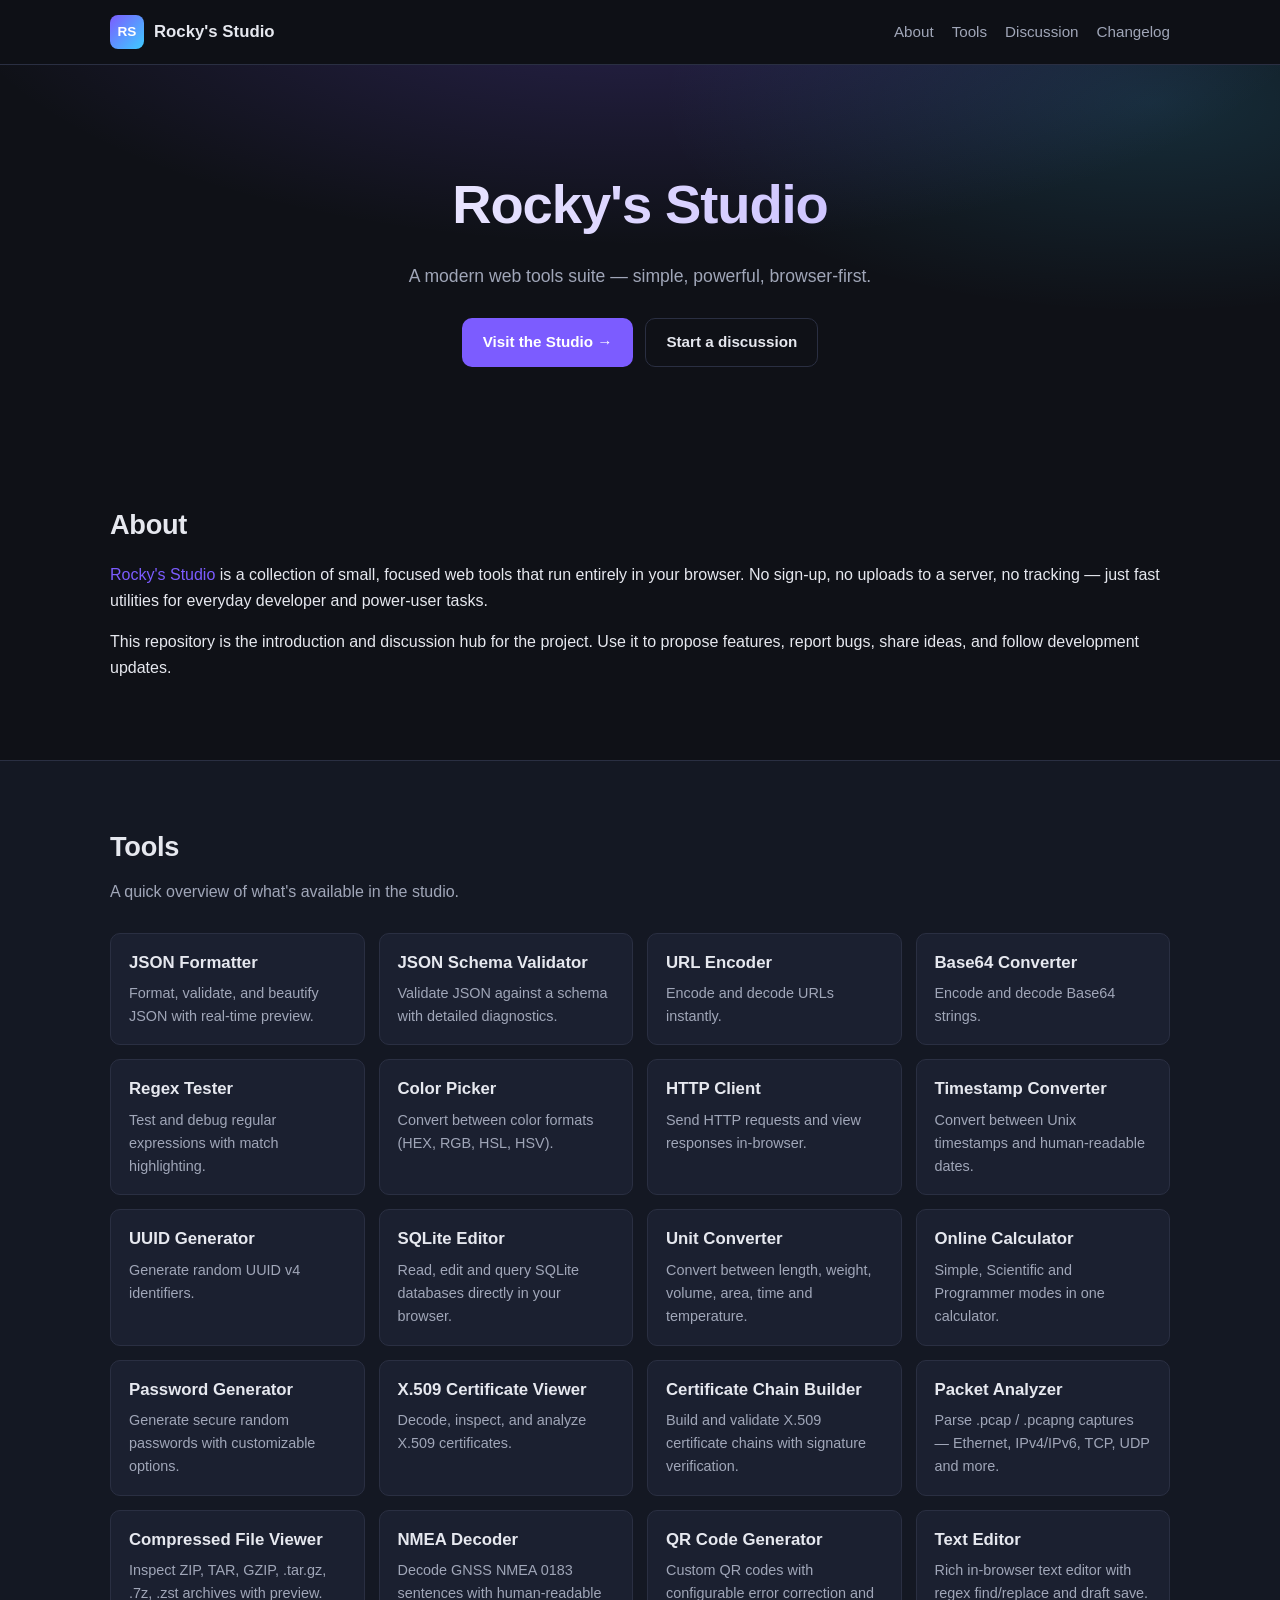
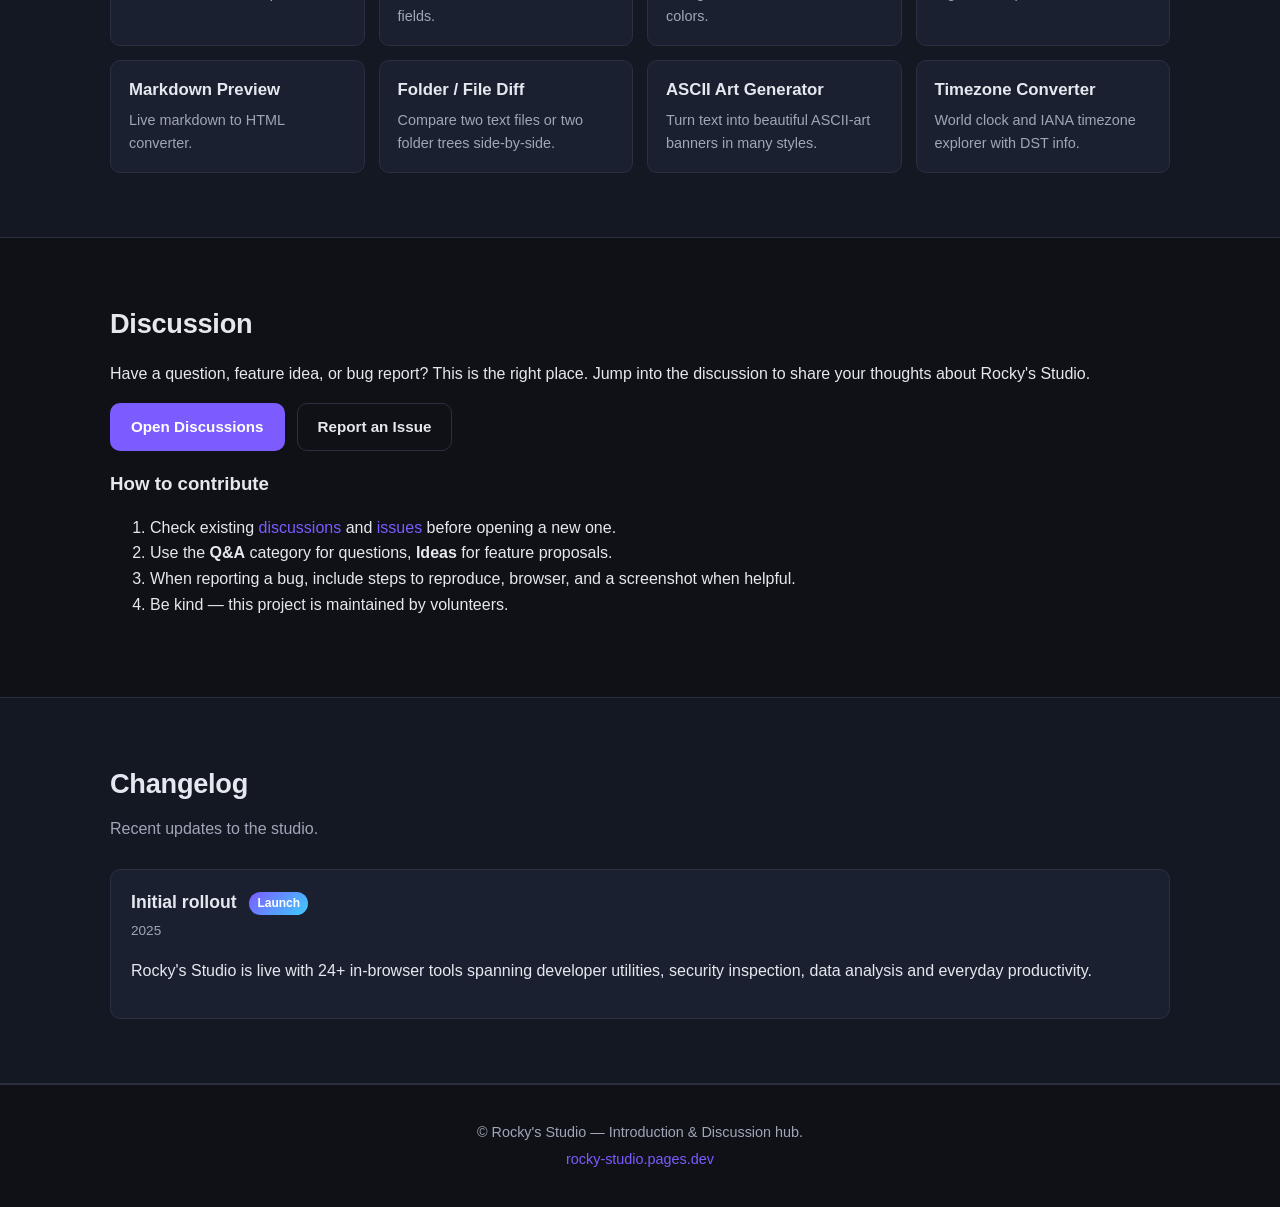
==== index.html @ f6070179 "feat: Create GitHub Pages for Rocky Studio Co-authored-by: traeagent <traeagent@users.noreply.github" ====
<!DOCTYPE html>
<html lang="en">
<head>
  <meta charset="UTF-8" />
  <meta name="viewport" content="width=device-width, initial-scale=1.0" />
  <meta name="description" content="Rocky's Studio — A modern web tools suite. Introduction and discussion site." />
  <title>Rocky's Studio — Introduction & Discussion</title>
  <link rel="stylesheet" href="assets/css/style.css" />
</head>
<body>
  <header class="site-header">
    <div class="container">
      <a href="https://rocky-studio.pages.dev/#/" class="brand" target="_blank" rel="noopener">
        <span class="brand-mark">RS</span>
        <span class="brand-text">Rocky's Studio</span>
      </a>
      <nav class="site-nav">
        <a href="#about">About</a>
        <a href="#tools">Tools</a>
        <a href="#discuss">Discussion</a>
        <a href="#changelog">Changelog</a>
      </nav>
    </div>
  </header>

  <main>
    <section class="hero">
      <div class="container">
        <h1>Rocky's Studio</h1>
        <p class="subtitle">A modern web tools suite — simple, powerful, browser-first.</p>
        <div class="hero-cta">
          <a class="btn btn-primary" href="https://rocky-studio.pages.dev/#/" target="_blank" rel="noopener">Visit the Studio →</a>
          <a class="btn btn-ghost" href="#discuss">Start a discussion</a>
        </div>
      </div>
    </section>

    <section id="about" class="section">
      <div class="container">
        <h2>About</h2>
        <p>
          <a href="https://rocky-studio.pages.dev/#/" target="_blank" rel="noopener">Rocky's Studio</a>
          is a collection of small, focused web tools that run entirely in your browser.
          No sign-up, no uploads to a server, no tracking — just fast utilities for everyday developer
          and power-user tasks.
        </p>
        <p>
          This repository is the introduction and discussion hub for the project. Use it to
          propose features, report bugs, share ideas, and follow development updates.
        </p>
      </div>
    </section>

    <section id="tools" class="section section-alt">
      <div class="container">
        <h2>Tools</h2>
        <p class="section-lead">A quick overview of what's available in the studio.</p>
        <div class="tool-grid">
          <a class="tool-card" href="https://rocky-studio.pages.dev/#/tools/json-formatter" target="_blank" rel="noopener">
            <h3>JSON Formatter</h3>
            <p>Format, validate, and beautify JSON with real-time preview.</p>
          </a>
          <a class="tool-card" href="https://rocky-studio.pages.dev/#/tools/json-schema-validator" target="_blank" rel="noopener">
            <h3>JSON Schema Validator</h3>
            <p>Validate JSON against a schema with detailed diagnostics.</p>
          </a>
          <a class="tool-card" href="https://rocky-studio.pages.dev/#/tools/url-encoder" target="_blank" rel="noopener">
            <h3>URL Encoder</h3>
            <p>Encode and decode URLs instantly.</p>
          </a>
          <a class="tool-card" href="https://rocky-studio.pages.dev/#/tools/base64" target="_blank" rel="noopener">
            <h3>Base64 Converter</h3>
            <p>Encode and decode Base64 strings.</p>
          </a>
          <a class="tool-card" href="https://rocky-studio.pages.dev/#/tools/regex" target="_blank" rel="noopener">
            <h3>Regex Tester</h3>
            <p>Test and debug regular expressions with match highlighting.</p>
          </a>
          <a class="tool-card" href="https://rocky-studio.pages.dev/#/tools/color-picker" target="_blank" rel="noopener">
            <h3>Color Picker</h3>
            <p>Convert between color formats (HEX, RGB, HSL, HSV).</p>
          </a>
          <a class="tool-card" href="https://rocky-studio.pages.dev/#/tools/http-client" target="_blank" rel="noopener">
            <h3>HTTP Client</h3>
            <p>Send HTTP requests and view responses in-browser.</p>
          </a>
          <a class="tool-card" href="https://rocky-studio.pages.dev/#/tools/timestamp-converter" target="_blank" rel="noopener">
            <h3>Timestamp Converter</h3>
            <p>Convert between Unix timestamps and human-readable dates.</p>
          </a>
          <a class="tool-card" href="https://rocky-studio.pages.dev/#/tools/uuid-generator" target="_blank" rel="noopener">
            <h3>UUID Generator</h3>
            <p>Generate random UUID v4 identifiers.</p>
          </a>
          <a class="tool-card" href="https://rocky-studio.pages.dev/#/tools/sqlite-editor" target="_blank" rel="noopener">
            <h3>SQLite Editor</h3>
            <p>Read, edit and query SQLite databases directly in your browser.</p>
          </a>
          <a class="tool-card" href="https://rocky-studio.pages.dev/#/tools/unit-converter" target="_blank" rel="noopener">
            <h3>Unit Converter</h3>
            <p>Convert between length, weight, volume, area, time and temperature.</p>
          </a>
          <a class="tool-card" href="https://rocky-studio.pages.dev/#/tools/online-calculator" target="_blank" rel="noopener">
            <h3>Online Calculator</h3>
            <p>Simple, Scientific and Programmer modes in one calculator.</p>
          </a>
          <a class="tool-card" href="https://rocky-studio.pages.dev/#/tools/password-generator" target="_blank" rel="noopener">
            <h3>Password Generator</h3>
            <p>Generate secure random passwords with customizable options.</p>
          </a>
          <a class="tool-card" href="https://rocky-studio.pages.dev/#/tools/x509-certificate-viewer" target="_blank" rel="noopener">
            <h3>X.509 Certificate Viewer</h3>
            <p>Decode, inspect, and analyze X.509 certificates.</p>
          </a>
          <a class="tool-card" href="https://rocky-studio.pages.dev/#/tools/cert-chain" target="_blank" rel="noopener">
            <h3>Certificate Chain Builder</h3>
            <p>Build and validate X.509 certificate chains with signature verification.</p>
          </a>
          <a class="tool-card" href="https://rocky-studio.pages.dev/#/tools/packet-analyzer" target="_blank" rel="noopener">
            <h3>Packet Analyzer</h3>
            <p>Parse .pcap / .pcapng captures — Ethernet, IPv4/IPv6, TCP, UDP and more.</p>
          </a>
          <a class="tool-card" href="https://rocky-studio.pages.dev/#/tools/compressed-viewer" target="_blank" rel="noopener">
            <h3>Compressed File Viewer</h3>
            <p>Inspect ZIP, TAR, GZIP, .tar.gz, .7z, .zst archives with preview.</p>
          </a>
          <a class="tool-card" href="https://rocky-studio.pages.dev/#/tools/nmea-decoder" target="_blank" rel="noopener">
            <h3>NMEA Decoder</h3>
            <p>Decode GNSS NMEA 0183 sentences with human-readable fields.</p>
          </a>
          <a class="tool-card" href="https://rocky-studio.pages.dev/#/tools/qr-code" target="_blank" rel="noopener">
            <h3>QR Code Generator</h3>
            <p>Custom QR codes with configurable error correction and colors.</p>
          </a>
          <a class="tool-card" href="https://rocky-studio.pages.dev/#/tools/text-editor" target="_blank" rel="noopener">
            <h3>Text Editor</h3>
            <p>Rich in-browser text editor with regex find/replace and draft save.</p>
          </a>
          <a class="tool-card" href="https://rocky-studio.pages.dev/#/tools/markdown" target="_blank" rel="noopener">
            <h3>Markdown Preview</h3>
            <p>Live markdown to HTML converter.</p>
          </a>
          <a class="tool-card" href="https://rocky-studio.pages.dev/#/tools/folder-file-diff" target="_blank" rel="noopener">
            <h3>Folder / File Diff</h3>
            <p>Compare two text files or two folder trees side-by-side.</p>
          </a>
          <a class="tool-card" href="https://rocky-studio.pages.dev/#/tools/ascii-art-generator" target="_blank" rel="noopener">
            <h3>ASCII Art Generator</h3>
            <p>Turn text into beautiful ASCII-art banners in many styles.</p>
          </a>
          <a class="tool-card" href="https://rocky-studio.pages.dev/#/tools/timezone" target="_blank" rel="noopener">
            <h3>Timezone Converter</h3>
            <p>World clock and IANA timezone explorer with DST info.</p>
          </a>
        </div>
      </div>
    </section>

    <section id="discuss" class="section">
      <div class="container">
        <h2>Discussion</h2>
        <p>
          Have a question, feature idea, or bug report? This is the right place.
          Jump into the discussion to share your thoughts about Rocky's Studio.
        </p>
        <div class="discuss-actions">
          <a class="btn btn-primary" href="https://github.com/rocky-studio/rocky-studio/discussions" target="_blank" rel="noopener">Open Discussions</a>
          <a class="btn btn-outline" href="https://github.com/rocky-studio/rocky-studio/issues" target="_blank" rel="noopener">Report an Issue</a>
        </div>
        <h3>How to contribute</h3>
        <ol>
          <li>Check existing <a href="https://github.com/rocky-studio/rocky-studio/discussions" target="_blank" rel="noopener">discussions</a> and <a href="https://github.com/rocky-studio/rocky-studio/issues" target="_blank" rel="noopener">issues</a> before opening a new one.</li>
          <li>Use the <strong>Q&amp;A</strong> category for questions, <strong>Ideas</strong> for feature proposals.</li>
          <li>When reporting a bug, include steps to reproduce, browser, and a screenshot when helpful.</li>
          <li>Be kind — this project is maintained by volunteers.</li>
        </ol>
      </div>
    </section>

    <section id="changelog" class="section section-alt">
      <div class="container">
        <h2>Changelog</h2>
        <p class="section-lead">Recent updates to the studio.</p>
        <article class="changelog-entry">
          <h3>Initial rollout <span class="tag">Launch</span></h3>
          <p class="changelog-date">2025</p>
          <p>
            Rocky's Studio is live with 24+ in-browser tools spanning developer utilities,
            security inspection, data analysis and everyday productivity.
          </p>
        </article>
      </div>
    </section>
  </main>

  <footer class="site-footer">
    <div class="container">
      <p>&copy; Rocky's Studio — Introduction &amp; Discussion hub.</p>
      <p><a href="https://rocky-studio.pages.dev/#/" target="_blank" rel="noopener">rocky-studio.pages.dev</a></p>
    </div>
  </footer>

  <script src="assets/js/main.js" defer></script>
</body>
</html>
---- assets/css/style.css ----
:root {
  --bg: #0f1117;
  --bg-alt: #141823;
  --surface: #1b2030;
  --border: #2a2f42;
  --text: #e6e8ef;
  --muted: #a0a6b8;
  --accent: #7c5cff;
  --accent-hover: #8d71ff;
  --accent-soft: rgba(124, 92, 255, 0.15);
  --radius: 10px;
  --max-width: 1100px;
}

* { box-sizing: border-box; }

html, body {
  margin: 0;
  padding: 0;
  background: var(--bg);
  color: var(--text);
  font-family: -apple-system, BlinkMacSystemFont, "Segoe UI", Roboto,
    "Helvetica Neue", Arial, "PingFang SC", "Hiragino Sans GB",
    "Microsoft YaHei", sans-serif;
  line-height: 1.6;
  -webkit-font-smoothing: antialiased;
}

a { color: var(--accent); text-decoration: none; }
a:hover { color: var(--accent-hover); text-decoration: underline; }

.container {
  max-width: var(--max-width);
  margin: 0 auto;
  padding: 0 20px;
}

.site-header {
  background: rgba(15, 17, 23, 0.85);
  backdrop-filter: blur(8px);
  border-bottom: 1px solid var(--border);
  position: sticky;
  top: 0;
  z-index: 50;
}

.site-header .container {
  display: flex;
  align-items: center;
  justify-content: space-between;
  height: 64px;
}

.brand {
  display: inline-flex;
  align-items: center;
  gap: 10px;
  color: var(--text);
  font-weight: 700;
  font-size: 1.05rem;
}
.brand:hover { text-decoration: none; color: var(--text); }
.brand-mark {
  display: inline-grid;
  place-items: center;
  width: 34px;
  height: 34px;
  border-radius: 8px;
  background: linear-gradient(135deg, #7c5cff, #3dccff);
  color: #fff;
  font-weight: 800;
  font-size: 0.85rem;
}

.site-nav { display: flex; gap: 18px; }
.site-nav a {
  color: var(--muted);
  font-size: 0.95rem;
}
.site-nav a:hover { color: var(--text); text-decoration: none; }

.hero {
  padding: 96px 0 72px;
  text-align: center;
  background:
    radial-gradient(1000px 400px at 50% -100px, rgba(124, 92, 255, 0.25), transparent 70%),
    radial-gradient(700px 300px at 90% 10%, rgba(61, 204, 255, 0.15), transparent 70%);
}
.hero h1 {
  font-size: clamp(2.2rem, 5vw, 3.4rem);
  margin: 0 0 14px;
  letter-spacing: -0.02em;
  background: linear-gradient(90deg, #fff, #b8aaff);
  -webkit-background-clip: text;
  background-clip: text;
  color: transparent;
}
.hero .subtitle {
  color: var(--muted);
  font-size: 1.1rem;
  max-width: 640px;
  margin: 0 auto 28px;
}

.hero-cta { display: inline-flex; flex-wrap: wrap; gap: 12px; justify-content: center; }

.btn {
  display: inline-flex;
  align-items: center;
  justify-content: center;
  padding: 11px 20px;
  border-radius: var(--radius);
  font-size: 0.95rem;
  font-weight: 600;
  border: 1px solid transparent;
  transition: background 0.15s ease, border-color 0.15s ease, color 0.15s ease, transform 0.05s ease;
  cursor: pointer;
}
.btn:hover { text-decoration: none; transform: translateY(-1px); }
.btn-primary {
  background: var(--accent);
  color: #fff;
}
.btn-primary:hover { background: var(--accent-hover); color: #fff; }
.btn-ghost {
  background: transparent;
  color: var(--text);
  border-color: var(--border);
}
.btn-ghost:hover { border-color: var(--accent); color: var(--text); background: var(--accent-soft); }
.btn-outline {
  background: transparent;
  color: var(--text);
  border-color: var(--border);
}
.btn-outline:hover { border-color: var(--accent); color: var(--text); background: var(--accent-soft); }

.section { padding: 64px 0; }
.section-alt { background: var(--bg-alt); border-top: 1px solid var(--border); border-bottom: 1px solid var(--border); }
.section h2 {
  font-size: 1.7rem;
  margin: 0 0 10px;
  letter-spacing: -0.01em;
}
.section-lead { color: var(--muted); margin-top: 0; margin-bottom: 28px; }
.section h3 { margin: 18px 0 8px; }

.tool-grid {
  display: grid;
  grid-template-columns: repeat(auto-fit, minmax(240px, 1fr));
  gap: 14px;
}
.tool-card {
  display: block;
  padding: 16px 18px;
  background: var(--surface);
  border: 1px solid var(--border);
  border-radius: var(--radius);
  color: var(--text);
  transition: border-color 0.15s ease, transform 0.1s ease, background 0.15s ease;
}
.tool-card:hover {
  border-color: var(--accent);
  background: rgba(124, 92, 255, 0.06);
  text-decoration: none;
  color: var(--text);
  transform: translateY(-2px);
}
.tool-card h3 { margin: 0 0 6px; font-size: 1.05rem; }
.tool-card p { margin: 0; color: var(--muted); font-size: 0.9rem; }

.discuss-actions {
  display: flex;
  flex-wrap: wrap;
  gap: 12px;
  margin: 8px 0 16px;
}

.changelog-entry {
  background: var(--surface);
  border: 1px solid var(--border);
  border-radius: var(--radius);
  padding: 18px 20px;
}
.changelog-entry h3 { margin: 0 0 4px; font-size: 1.1rem; }
.changelog-date { margin: 0 0 8px; color: var(--muted); font-size: 0.85rem; }
.tag {
  display: inline-block;
  padding: 2px 8px;
  font-size: 0.75rem;
  font-weight: 700;
  color: #fff;
  background: linear-gradient(135deg, #7c5cff, #3dccff);
  border-radius: 999px;
  margin-left: 8px;
  vertical-align: middle;
}

.site-footer {
  padding: 32px 0;
  border-top: 1px solid var(--border);
  text-align: center;
  color: var(--muted);
  font-size: 0.9rem;
}
.site-footer p { margin: 4px 0; }

@media (max-width: 640px) {
  .site-header .container { height: 56px; }
  .site-nav { gap: 12px; }
  .site-nav a { font-size: 0.9rem; }
  .brand-text { display: none; }
  .section { padding: 48px 0; }
  .hero { padding: 72px 0 56px; }
}
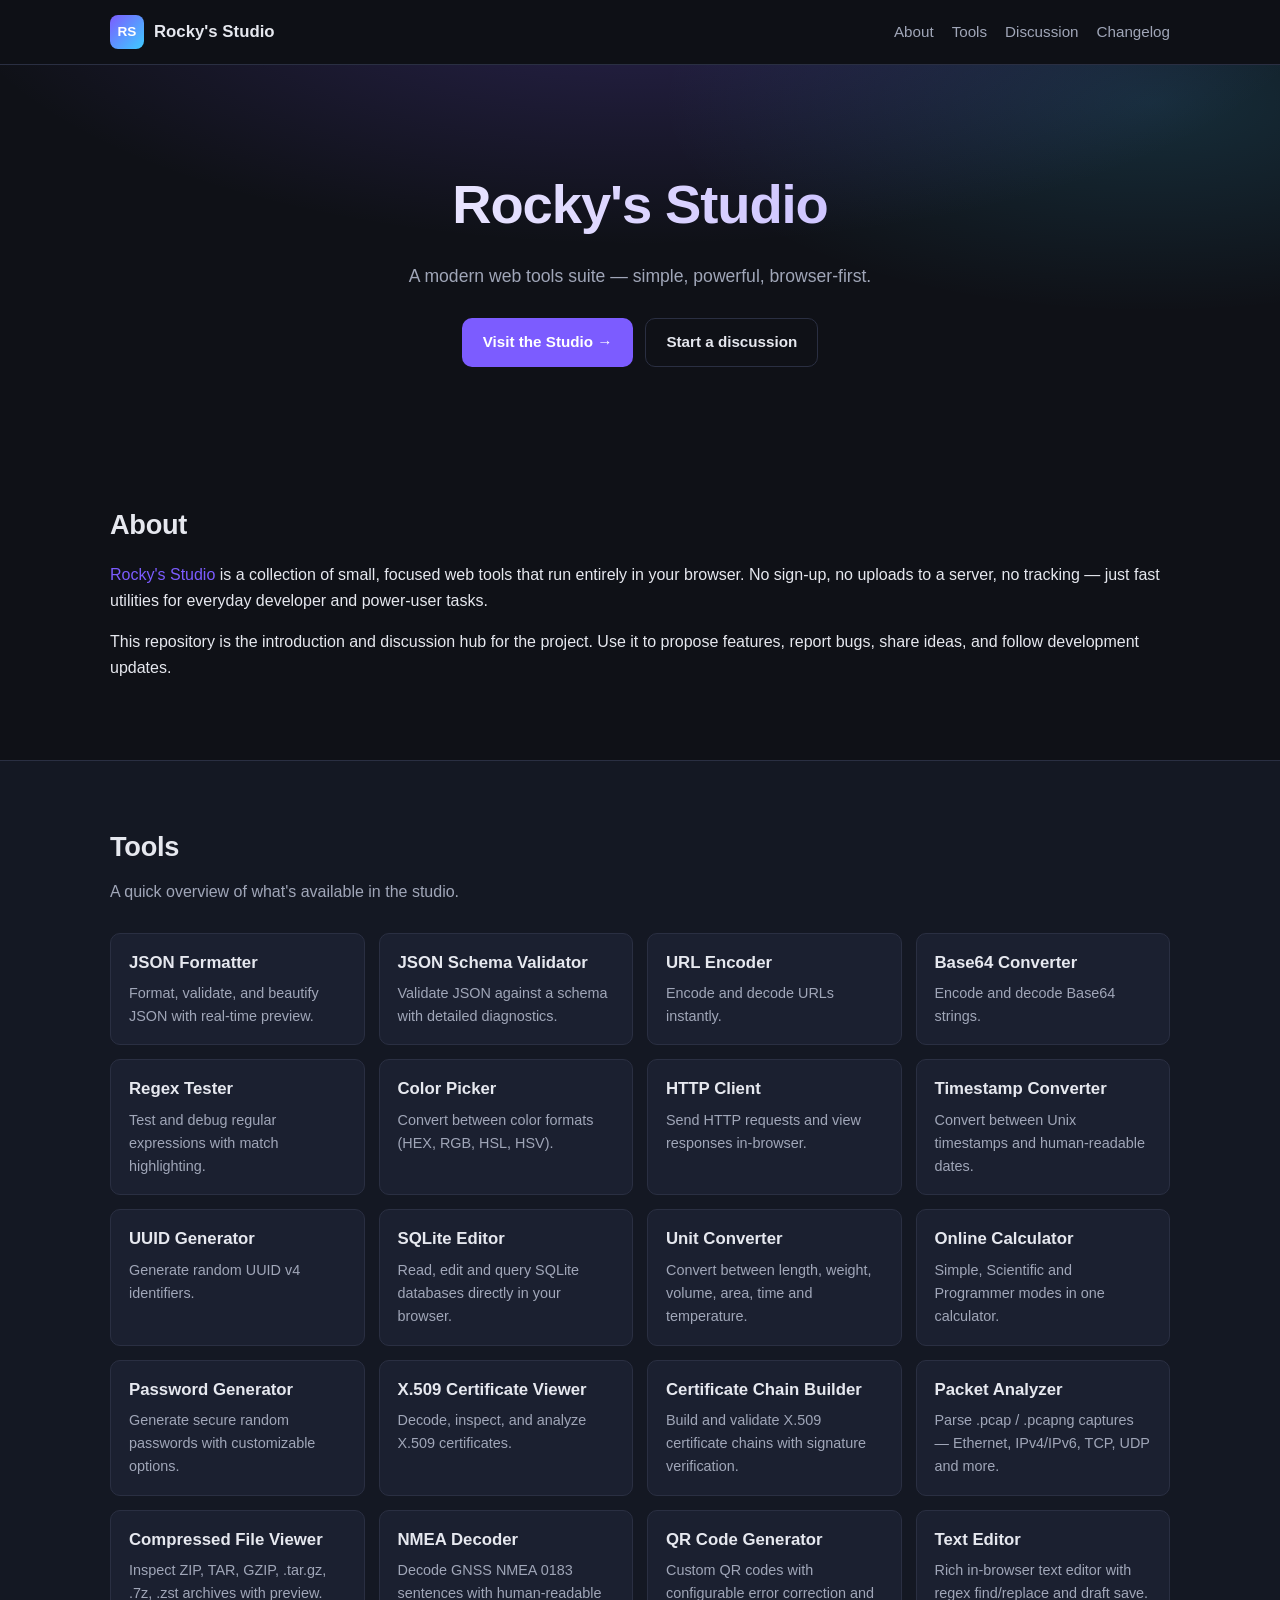
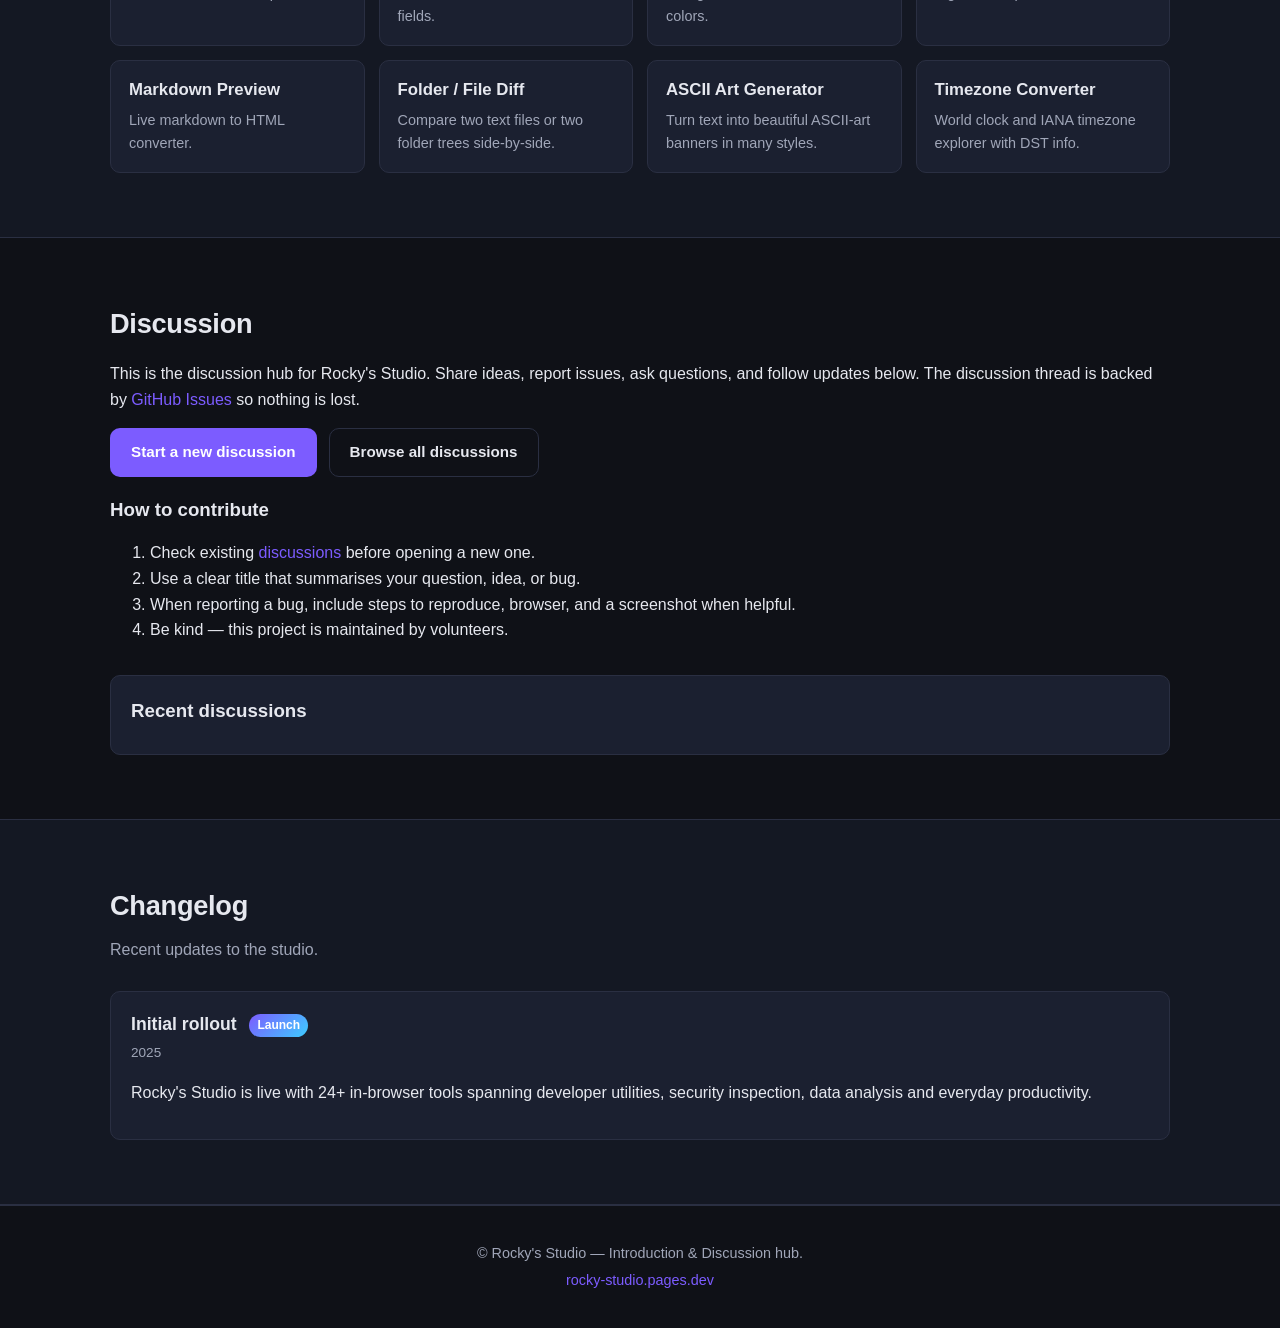
==== commit da10749d: "fix: make discussion section work (Issues-based + embedded widget) - Discussion section previously l" ====
--- a/index.html
+++ b/index.html
@@ -160,20 +160,41 @@
       <div class="container">
         <h2>Discussion</h2>
         <p>
-          Have a question, feature idea, or bug report? This is the right place.
-          Jump into the discussion to share your thoughts about Rocky's Studio.
+          This is the discussion hub for Rocky's Studio. Share ideas, report issues, ask questions,
+          and follow updates below. The discussion thread is backed by
+          <a href="https://github.com/pengpengpeng666/rocky_studio/issues" target="_blank" rel="noopener">GitHub Issues</a>
+          so nothing is lost.
         </p>
         <div class="discuss-actions">
-          <a class="btn btn-primary" href="https://github.com/rocky-studio/rocky-studio/discussions" target="_blank" rel="noopener">Open Discussions</a>
-          <a class="btn btn-outline" href="https://github.com/rocky-studio/rocky-studio/issues" target="_blank" rel="noopener">Report an Issue</a>
+          <a class="btn btn-primary" href="https://github.com/pengpengpeng666/rocky_studio/issues/new?template=discussion.md&title=Discussion%3A+" target="_blank" rel="noopener">Start a new discussion</a>
+          <a class="btn btn-outline" href="https://github.com/pengpengpeng666/rocky_studio/issues" target="_blank" rel="noopener">Browse all discussions</a>
         </div>
         <h3>How to contribute</h3>
         <ol>
-          <li>Check existing <a href="https://github.com/rocky-studio/rocky-studio/discussions" target="_blank" rel="noopener">discussions</a> and <a href="https://github.com/rocky-studio/rocky-studio/issues" target="_blank" rel="noopener">issues</a> before opening a new one.</li>
-          <li>Use the <strong>Q&amp;A</strong> category for questions, <strong>Ideas</strong> for feature proposals.</li>
+          <li>Check existing <a href="https://github.com/pengpengpeng666/rocky_studio/issues" target="_blank" rel="noopener">discussions</a> before opening a new one.</li>
+          <li>Use a clear title that summarises your question, idea, or bug.</li>
           <li>When reporting a bug, include steps to reproduce, browser, and a screenshot when helpful.</li>
           <li>Be kind — this project is maintained by volunteers.</li>
         </ol>
+        <div class="discuss-embed">
+          <h3>Recent discussions</h3>
+          <script
+            src="https://utteranc.es/client.js"
+            repo="pengpengpeng666/rocky_studio"
+            issue-term="pathname"
+            label="discussion"
+            theme="github-dark"
+            crossorigin="anonymous"
+            async>
+          </script>
+          <noscript>
+            <p class="muted">
+              <em>JavaScript is required for the embedded discussion widget. You can also
+              <a href="https://github.com/pengpengpeng666/rocky_studio/issues" target="_blank" rel="noopener">browse discussions on GitHub</a>
+              directly.</em>
+            </p>
+          </noscript>
+        </div>
       </div>
     </section>
 
--- a/assets/css/style.css
+++ b/assets/css/style.css
@@ -176,6 +176,17 @@
   margin: 8px 0 16px;
 }
 
+.discuss-embed {
+  margin-top: 32px;
+  padding: 20px;
+  background: var(--surface);
+  border: 1px solid var(--border);
+  border-radius: var(--radius);
+}
+.discuss-embed h3 { margin-top: 0; }
+
+.muted { color: var(--muted); }
+
 .changelog-entry {
   background: var(--surface);
   border: 1px solid var(--border);
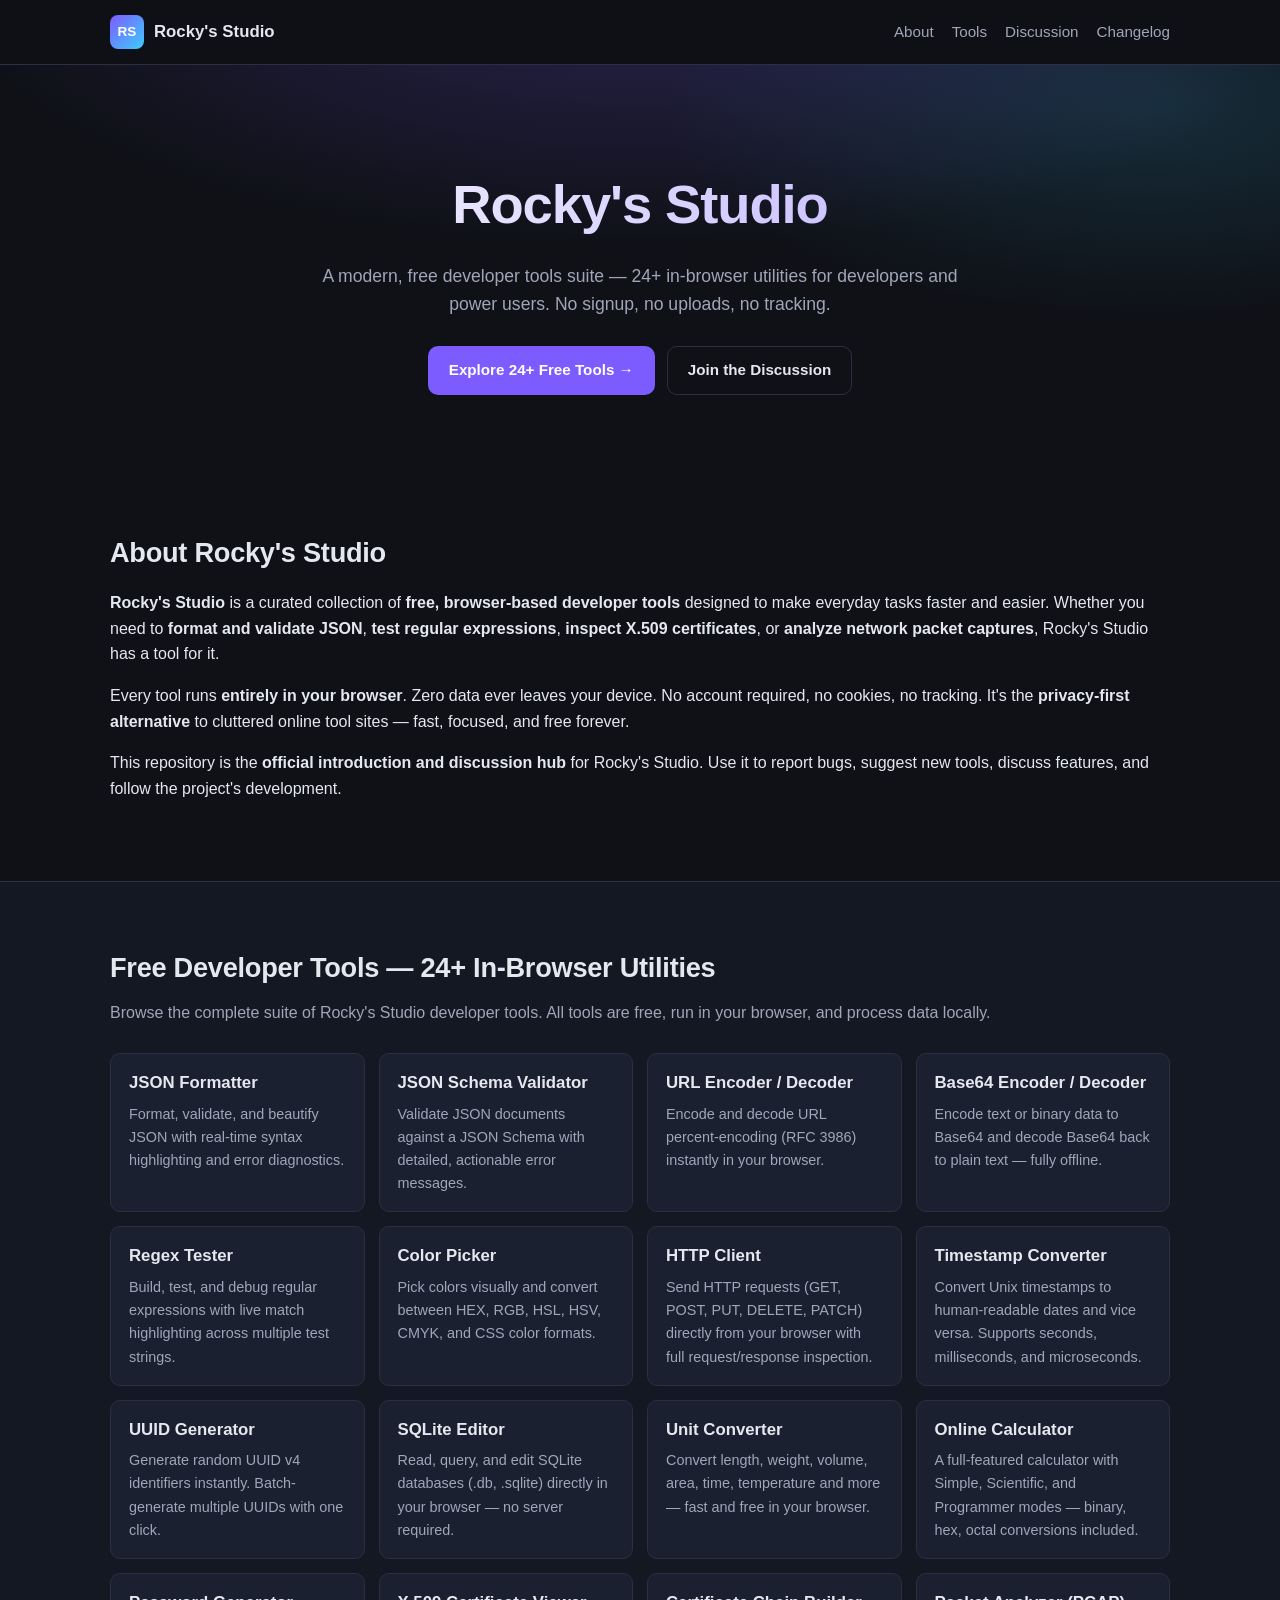
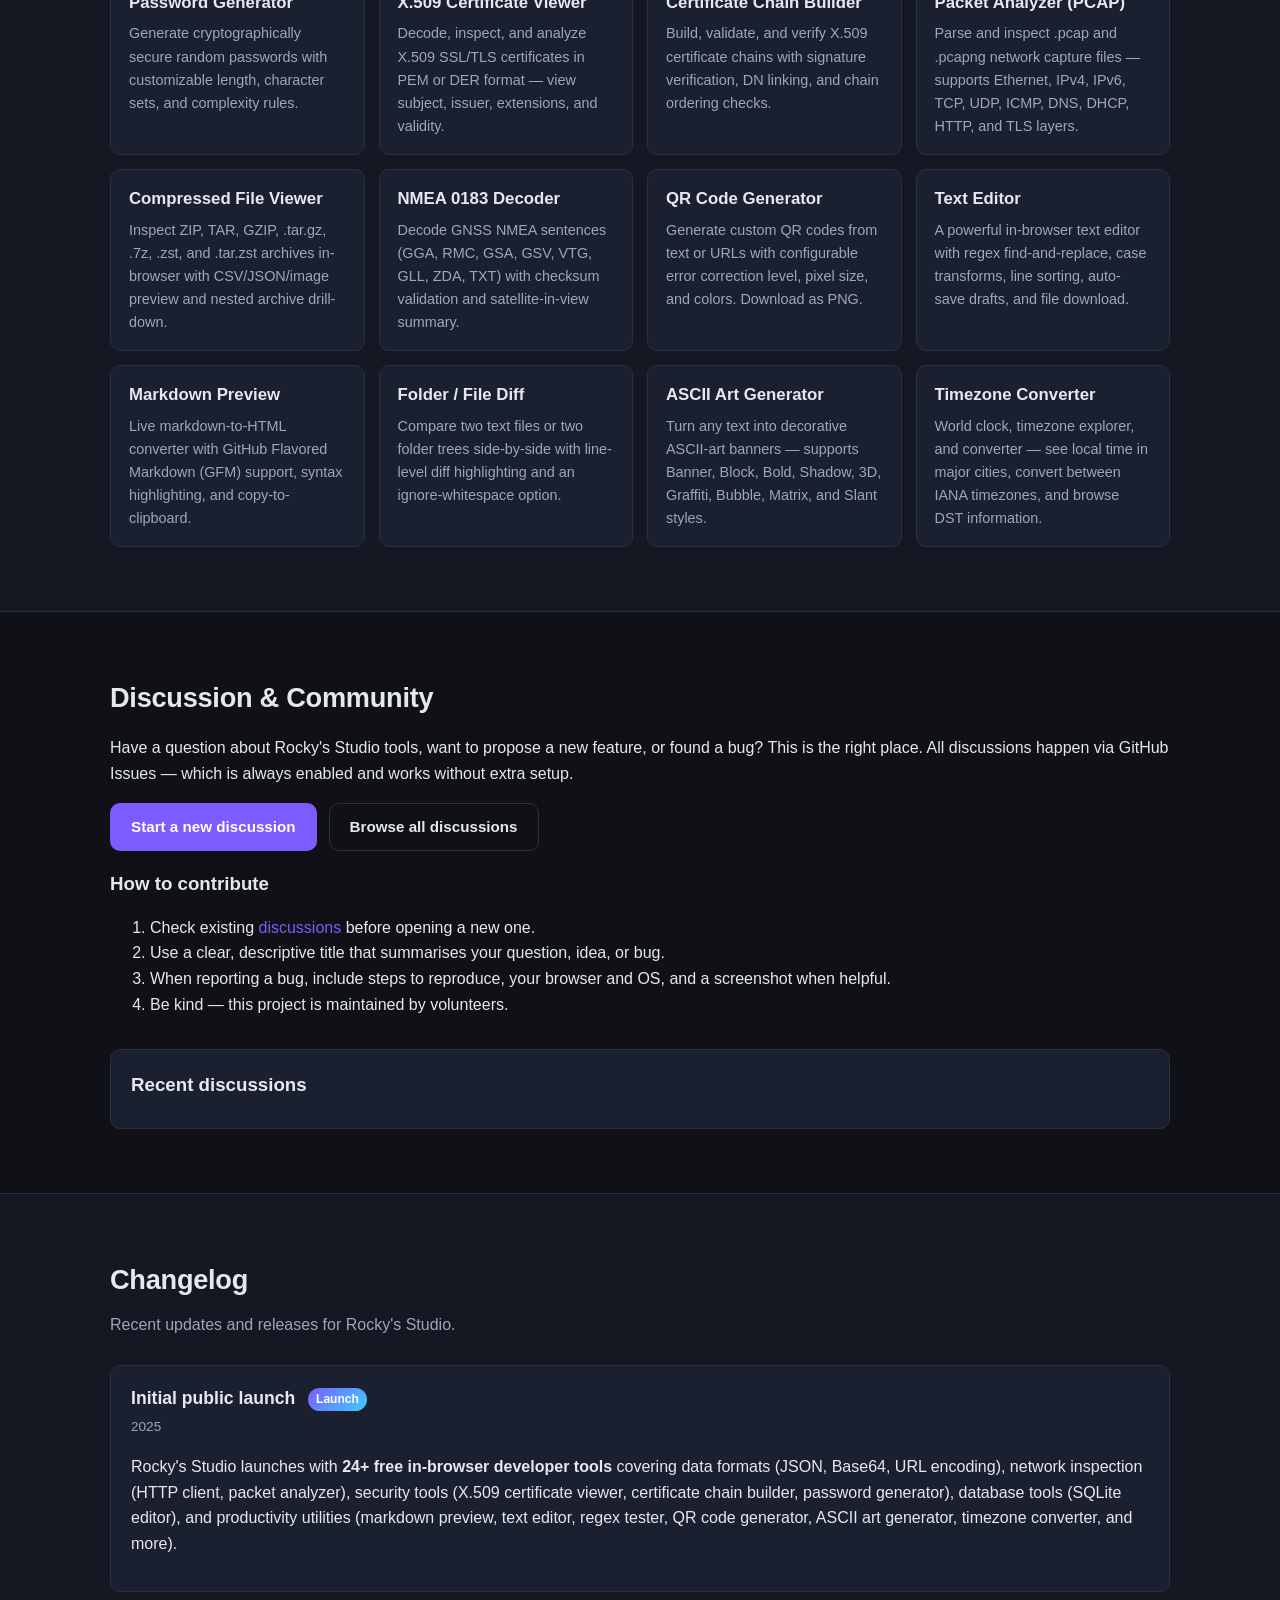
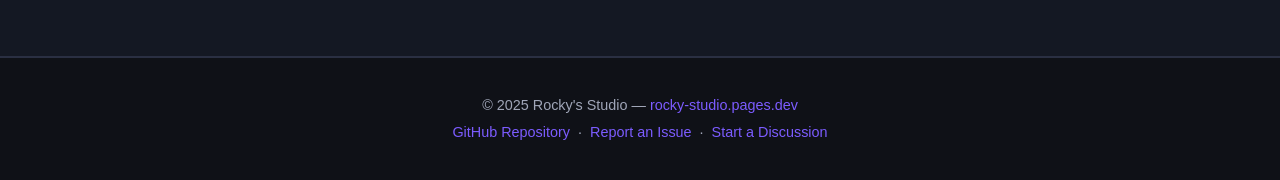
==== commit c71d5645: "feat: comprehensive SEO optimization - Rich meta tags: title, description, keywords, robots (max-sni" ====
--- a/index.html
+++ b/index.html
@@ -3,18 +3,210 @@
 <head>
   <meta charset="UTF-8" />
   <meta name="viewport" content="width=device-width, initial-scale=1.0" />
-  <meta name="description" content="Rocky's Studio — A modern web tools suite. Introduction and discussion site." />
-  <title>Rocky's Studio — Introduction & Discussion</title>
-  <link rel="stylesheet" href="assets/css/style.css" />
+
+  <!-- Primary Meta Tags -->
+  <title>Rocky's Studio — Free In-Browser Developer Tools Suite (24+ Tools)</title>
+  <meta name="title" content="Rocky's Studio — Free In-Browser Developer Tools Suite (24+ Tools)" />
+  <meta name="description" content="Rocky's Studio is a free, privacy-first suite of 24+ browser-based developer tools: JSON formatter, regex tester, HTTP client, SQLite editor, packet analyzer, X.509 certificate viewer, and more. No signup, no uploads, no tracking." />
+  <meta name="keywords" content="online developer tools, free JSON formatter, regex tester online, HTTP client, SQLite browser editor, packet analyzer, Base64 encoder, URL encoder, UUID generator, timestamp converter, certificate viewer, password generator, web tools suite, developer utilities, in-browser tools" />
+  <meta name="author" content="Rocky's Studio" />
+  <meta name="robots" content="index, follow, max-image-preview:large, max-snippet:-1, max-video-preview:-1" />
+  <meta name="language" content="English" />
+  <meta name="revisit-after" content="7 days" />
+
+  <!-- Canonical -->
+  <link rel="canonical" href="https://pengpengpeng666.github.io/rocky_studio/" />
+
+  <!-- Open Graph / Facebook -->
+  <meta property="og:type" content="website" />
+  <meta property="og:url" content="https://pengpengpeng666.github.io/rocky_studio/" />
+  <meta property="og:title" content="Rocky's Studio — Free In-Browser Developer Tools Suite (24+ Tools)" />
+  <meta property="og:description" content="A free, privacy-first suite of 24+ browser-based developer tools: JSON formatter, regex tester, HTTP client, SQLite editor, packet analyzer, X.509 certificate viewer, and more. No signup, no uploads." />
+  <meta property="og:image" content="https://pengpengpeng666.github.io/rocky_studio/assets/og-image.svg" />
+  <meta property="og:image:width" content="1200" />
+  <meta property="og:image:height" content="630" />
+  <meta property="og:image:alt" content="Rocky's Studio — Free In-Browser Developer Tools Suite" />
+  <meta property="og:image:type" content="image/svg+xml" />
+  <meta property="og:site_name" content="Rocky's Studio" />
+  <meta property="og:locale" content="en_US" />
+
+  <!-- Twitter -->
+  <meta name="twitter:card" content="summary_large_image" />
+  <meta name="twitter:url" content="https://pengpengpeng666.github.io/rocky_studio/" />
+  <meta name="twitter:title" content="Rocky's Studio — Free In-Browser Developer Tools Suite (24+ Tools)" />
+  <meta name="twitter:description" content="24+ free browser-based developer tools: JSON formatter, regex tester, HTTP client, SQLite editor, packet analyzer, X.509 certificate viewer, and more." />
+  <meta name="twitter:image" content="https://pengpengpeng666.github.io/rocky_studio/assets/og-image.svg" />
+  <meta name="twitter:image:alt" content="Rocky's Studio — Free In-Browser Developer Tools Suite" />
+  <meta name="twitter:creator" content="@rockystudio" />
+
+  <!-- Favicon (inline SVG as data URI) -->
+  <link rel="icon" type="image/svg+xml" href="data:image/svg+xml,%3Csvg xmlns='http://www.w3.org/2000/svg' viewBox='0 0 32 32'%3E%3Cdefs%3E%3ClinearGradient id='g' x1='0%25' y1='0%25' x2='100%25' y2='100%25'%3E%3Cstop offset='0%25' stop-color='%237c5cff'/%3E%3Cstop offset='100%25' stop-color='%233dccff'/%3E%3C/linearGradient%3E%3C/defs%3E%3Crect width='32' height='32' rx='8' fill='url(%23g)'/%3E%3Ctext x='50%25' y='50%25' dominant-baseline='central' text-anchor='middle' font-family='system-ui,sans-serif' font-weight='800' font-size='14' fill='white'%3ERS%3C/text%3E%3C/svg%3E" />
+
+  <!-- Theme Color -->
+  <meta name="theme-color" content="#0f1117" />
+  <meta name="color-scheme" content="dark" />
+
+  <!-- Performance: Preconnect to external origins -->
+  <link rel="preconnect" href="https://rocky-studio.pages.dev" />
+  <link rel="dns-prefetch" href="https://rocky-studio.pages.dev" />
+  <link rel="preconnect" href="https://utteranc.es" />
+  <link rel="dns-prefetch" href="https://utteranc.es" />
+
+  <!-- Stylesheet with media=print for non-blocking load -->
+  <link rel="stylesheet" href="assets/css/style.css" media="print" onload="this.media='all'" />
+  <noscript><link rel="stylesheet" href="assets/css/style.css" /></noscript>
+
+  <!-- JSON-LD: WebSite with SearchAction -->
+  <script type="application/ld+json">
+  {
+    "@context": "https://schema.org",
+    "@type": "WebSite",
+    "name": "Rocky's Studio",
+    "alternateName": "Rocky's Studio — Free Developer Tools",
+    "url": "https://rocky-studio.pages.dev/#/",
+    "description": "A free, privacy-first suite of 24+ browser-based developer tools: JSON formatter, regex tester, HTTP client, SQLite editor, packet analyzer, and more.",
+    "keywords": "online developer tools, JSON formatter, regex tester, HTTP client, SQLite editor, packet analyzer, Base64, URL encoder, web tools",
+    "inLanguage": "en-US",
+    "isAccessibleForFree": true,
+    "publisher": {
+      "@type": "Organization",
+      "name": "Rocky's Studio",
+      "url": "https://pengpengpeng666.github.io/rocky_studio/",
+      "logo": {
+        "@type": "ImageObject",
+        "url": "https://pengpengpeng666.github.io/rocky_studio/assets/favicon.svg"
+      }
+    },
+    "potentialAction": {
+      "@type": "SearchAction",
+      "target": {
+        "@type": "EntryPoint",
+        "urlTemplate": "https://rocky-studio.pages.dev/#/tools/{search_term_string}"
+      },
+      "query-input": "required name=search_term_string"
+    }
+  }
+  </script>
+
+  <!-- JSON-LD: Organization -->
+  <script type="application/ld+json">
+  {
+    "@context": "https://schema.org",
+    "@type": "Organization",
+    "name": "Rocky's Studio",
+    "url": "https://rocky-studio.pages.dev/#/",
+    "description": "Free, browser-based developer tools — no signup, no uploads, no tracking.",
+    "sameAs": [
+      "https://github.com/pengpengpeng666/rocky_studio"
+    ]
+  }
+  </script>
+
+  <!-- JSON-LD: BreadcrumbList -->
+  <script type="application/ld+json">
+  {
+    "@context": "https://schema.org",
+    "@type": "BreadcrumbList",
+    "itemListElement": [
+      {
+        "@type": "ListItem",
+        "position": 1,
+        "name": "Home",
+        "item": "https://pengpengpeng666.github.io/rocky_studio/"
+      }
+    ]
+  }
+  </script>
+
+  <!-- JSON-LD: ItemList — Developer Tools -->
+  <script type="application/ld+json">
+  {
+    "@context": "https://schema.org",
+    "@type": "ItemList",
+    "name": "Rocky's Studio — Developer Tools",
+    "description": "Complete list of free in-browser developer tools provided by Rocky's Studio.",
+    "numberOfItems": 24,
+    "itemListElement": [
+      {"@type": "ListItem", "position": 1,  "name": "JSON Formatter",            "url": "https://rocky-studio.pages.dev/#/tools/json-formatter"},
+      {"@type": "ListItem", "position": 2,  "name": "JSON Schema Validator",     "url": "https://rocky-studio.pages.dev/#/tools/json-schema-validator"},
+      {"@type": "ListItem", "position": 3,  "name": "URL Encoder",               "url": "https://rocky-studio.pages.dev/#/tools/url-encoder"},
+      {"@type": "ListItem", "position": 4,  "name": "Base64 Converter",          "url": "https://rocky-studio.pages.dev/#/tools/base64"},
+      {"@type": "ListItem", "position": 5,  "name": "Regex Tester",              "url": "https://rocky-studio.pages.dev/#/tools/regex"},
+      {"@type": "ListItem", "position": 6,  "name": "Color Picker",              "url": "https://rocky-studio.pages.dev/#/tools/color-picker"},
+      {"@type": "ListItem", "position": 7,  "name": "HTTP Client",               "url": "https://rocky-studio.pages.dev/#/tools/http-client"},
+      {"@type": "ListItem", "position": 8,  "name": "Timestamp Converter",       "url": "https://rocky-studio.pages.dev/#/tools/timestamp-converter"},
+      {"@type": "ListItem", "position": 9,  "name": "UUID Generator",            "url": "https://rocky-studio.pages.dev/#/tools/uuid-generator"},
+      {"@type": "ListItem", "position": 10, "name": "SQLite Editor",             "url": "https://rocky-studio.pages.dev/#/tools/sqlite-editor"},
+      {"@type": "ListItem", "position": 11, "name": "Unit Converter",            "url": "https://rocky-studio.pages.dev/#/tools/unit-converter"},
+      {"@type": "ListItem", "position": 12, "name": "Online Calculator",         "url": "https://rocky-studio.pages.dev/#/tools/online-calculator"},
+      {"@type": "ListItem", "position": 13, "name": "Password Generator",       "url": "https://rocky-studio.pages.dev/#/tools/password-generator"},
+      {"@type": "ListItem", "position": 14, "name": "X.509 Certificate Viewer", "url": "https://rocky-studio.pages.dev/#/tools/x509-certificate-viewer"},
+      {"@type": "ListItem", "position": 15, "name": "Certificate Chain Builder",  "url": "https://rocky-studio.pages.dev/#/tools/cert-chain"},
+      {"@type": "ListItem", "position": 16, "name": "Packet Analyzer",            "url": "https://rocky-studio.pages.dev/#/tools/packet-analyzer"},
+      {"@type": "ListItem", "position": 17, "name": "Compressed File Viewer",     "url": "https://rocky-studio.pages.dev/#/tools/compressed-viewer"},
+      {"@type": "ListItem", "position": 18, "name": "NMEA Decoder",               "url": "https://rocky-studio.pages.dev/#/tools/nmea-decoder"},
+      {"@type": "ListItem", "position": 19, "name": "QR Code Generator",         "url": "https://rocky-studio.pages.dev/#/tools/qr-code"},
+      {"@type": "ListItem", "position": 20, "name": "Text Editor",               "url": "https://rocky-studio.pages.dev/#/tools/text-editor"},
+      {"@type": "ListItem", "position": 21, "name": "Markdown Preview",           "url": "https://rocky-studio.pages.dev/#/tools/markdown"},
+      {"@type": "ListItem", "position": 22, "name": "Folder / File Diff",        "url": "https://rocky-studio.pages.dev/#/tools/folder-file-diff"},
+      {"@type": "ListItem", "position": 23, "name": "ASCII Art Generator",       "url": "https://rocky-studio.pages.dev/#/tools/ascii-art-generator"},
+      {"@type": "ListItem", "position": 24, "name": "Timezone Converter",        "url": "https://rocky-studio.pages.dev/#/tools/timezone"}
+    ]
+  }
+  </script>
+
+  <!-- JSON-LD: FAQPage -->
+  <script type="application/ld+json">
+  {
+    "@context": "https://schema.org",
+    "@type": "FAQPage",
+    "mainEntity": [
+      {
+        "@type": "Question",
+        "name": "What is Rocky's Studio?",
+        "acceptedAnswer": {
+          "@type": "Answer",
+          "text": "Rocky's Studio is a free, privacy-first suite of 24+ browser-based developer tools. It includes JSON formatter, regex tester, HTTP client, SQLite editor, packet analyzer, X.509 certificate viewer, and many more. All tools run entirely in your browser — no signup, no data uploads, no tracking."
+        }
+      },
+      {
+        "@type": "Question",
+        "name": "Are Rocky's Studio tools free to use?",
+        "acceptedAnswer": {
+          "@type": "Answer",
+          "text": "Yes, all Rocky's Studio tools are completely free to use. There is no signup required, no account needed, and no usage limits. Your data never leaves your browser."
+        }
+      },
+      {
+        "@type": "Question",
+        "name": "Is my data safe when using Rocky's Studio tools?",
+        "acceptedAnswer": {
+          "@type": "Answer",
+          "text": "Yes. All processing happens entirely in your browser. No data is ever uploaded to any server. Rocky's Studio tools do not use cookies or tracking analytics."
+        }
+      },
+      {
+        "@type": "Question",
+        "name": "What developer tools are available?",
+        "acceptedAnswer": {
+          "@type": "Answer",
+          "text": "Rocky's Studio offers 24+ tools covering data formats (JSON, Base64, URL encoding), network tools (HTTP client, packet analyzer), security tools (X.509 certificate viewer, certificate chain builder, password generator), database tools (SQLite editor), and productivity utilities (markdown preview, text editor, regex tester, QR code generator, ASCII art generator, timezone converter, and more)."
+        }
+      }
+    ]
+  }
+  </script>
 </head>
 <body>
-  <header class="site-header">
+  <a href="#main-content" class="skip-link">Skip to main content</a>
+
+  <header class="site-header" role="banner">
     <div class="container">
-      <a href="https://rocky-studio.pages.dev/#/" class="brand" target="_blank" rel="noopener">
-        <span class="brand-mark">RS</span>
+      <a href="https://rocky-studio.pages.dev/#/" class="brand" aria-label="Rocky's Studio — Home" target="_blank" rel="noopener noreferrer">
+        <span class="brand-mark" aria-hidden="true">RS</span>
         <span class="brand-text">Rocky's Studio</span>
       </a>
-      <nav class="site-nav">
+      <nav class="site-nav" role="navigation" aria-label="Main navigation">
         <a href="#about">About</a>
         <a href="#tools">Tools</a>
         <a href="#discuss">Discussion</a>
@@ -23,157 +215,154 @@
     </div>
   </header>
 
-  <main>
-    <section class="hero">
+  <main id="main-content" role="main">
+
+    <section class="hero" aria-label="Introduction">
       <div class="container">
         <h1>Rocky's Studio</h1>
-        <p class="subtitle">A modern web tools suite — simple, powerful, browser-first.</p>
+        <p class="subtitle">A modern, free developer tools suite — 24+ in-browser utilities for developers and power users. No signup, no uploads, no tracking.</p>
         <div class="hero-cta">
-          <a class="btn btn-primary" href="https://rocky-studio.pages.dev/#/" target="_blank" rel="noopener">Visit the Studio →</a>
-          <a class="btn btn-ghost" href="#discuss">Start a discussion</a>
+          <a class="btn btn-primary" href="https://rocky-studio.pages.dev/#/" target="_blank" rel="noopener noreferrer">Explore 24+ Free Tools →</a>
+          <a class="btn btn-ghost" href="#discuss">Join the Discussion</a>
         </div>
       </div>
     </section>
 
-    <section id="about" class="section">
+    <section id="about" class="section" aria-labelledby="about-heading">
       <div class="container">
-        <h2>About</h2>
+        <h2 id="about-heading">About Rocky's Studio</h2>
         <p>
-          <a href="https://rocky-studio.pages.dev/#/" target="_blank" rel="noopener">Rocky's Studio</a>
-          is a collection of small, focused web tools that run entirely in your browser.
-          No sign-up, no uploads to a server, no tracking — just fast utilities for everyday developer
-          and power-user tasks.
+          <strong>Rocky's Studio</strong> is a curated collection of <strong>free, browser-based developer tools</strong> designed to make everyday tasks faster and easier. Whether you need to <strong>format and validate JSON</strong>, <strong>test regular expressions</strong>, <strong>inspect X.509 certificates</strong>, or <strong>analyze network packet captures</strong>, Rocky's Studio has a tool for it.
         </p>
         <p>
-          This repository is the introduction and discussion hub for the project. Use it to
-          propose features, report bugs, share ideas, and follow development updates.
+          Every tool runs <strong>entirely in your browser</strong>. Zero data ever leaves your device. No account required, no cookies, no tracking. It's the <strong>privacy-first alternative</strong> to cluttered online tool sites — fast, focused, and free forever.
+        </p>
+        <p>
+          This repository is the <strong>official introduction and discussion hub</strong> for Rocky's Studio. Use it to report bugs, suggest new tools, discuss features, and follow the project's development.
         </p>
       </div>
     </section>
 
-    <section id="tools" class="section section-alt">
+    <section id="tools" class="section section-alt" aria-labelledby="tools-heading">
       <div class="container">
-        <h2>Tools</h2>
-        <p class="section-lead">A quick overview of what's available in the studio.</p>
-        <div class="tool-grid">
-          <a class="tool-card" href="https://rocky-studio.pages.dev/#/tools/json-formatter" target="_blank" rel="noopener">
+        <h2 id="tools-heading">Free Developer Tools — 24+ In-Browser Utilities</h2>
+        <p class="section-lead">Browse the complete suite of Rocky's Studio developer tools. All tools are free, run in your browser, and process data locally.</p>
+        <div class="tool-grid" role="list">
+          <a class="tool-card" href="https://rocky-studio.pages.dev/#/tools/json-formatter" target="_blank" rel="noopener noreferrer" role="listitem">
             <h3>JSON Formatter</h3>
-            <p>Format, validate, and beautify JSON with real-time preview.</p>
-          </a>
-          <a class="tool-card" href="https://rocky-studio.pages.dev/#/tools/json-schema-validator" target="_blank" rel="noopener">
+            <p>Format, validate, and beautify JSON with real-time syntax highlighting and error diagnostics.</p>
+          </a>
+          <a class="tool-card" href="https://rocky-studio.pages.dev/#/tools/json-schema-validator" target="_blank" rel="noopener noreferrer" role="listitem">
             <h3>JSON Schema Validator</h3>
-            <p>Validate JSON against a schema with detailed diagnostics.</p>
-          </a>
-          <a class="tool-card" href="https://rocky-studio.pages.dev/#/tools/url-encoder" target="_blank" rel="noopener">
-            <h3>URL Encoder</h3>
-            <p>Encode and decode URLs instantly.</p>
-          </a>
-          <a class="tool-card" href="https://rocky-studio.pages.dev/#/tools/base64" target="_blank" rel="noopener">
-            <h3>Base64 Converter</h3>
-            <p>Encode and decode Base64 strings.</p>
-          </a>
-          <a class="tool-card" href="https://rocky-studio.pages.dev/#/tools/regex" target="_blank" rel="noopener">
+            <p>Validate JSON documents against a JSON Schema with detailed, actionable error messages.</p>
+          </a>
+          <a class="tool-card" href="https://rocky-studio.pages.dev/#/tools/url-encoder" target="_blank" rel="noopener noreferrer" role="listitem">
+            <h3>URL Encoder / Decoder</h3>
+            <p>Encode and decode URL percent-encoding (RFC 3986) instantly in your browser.</p>
+          </a>
+          <a class="tool-card" href="https://rocky-studio.pages.dev/#/tools/base64" target="_blank" rel="noopener noreferrer" role="listitem">
+            <h3>Base64 Encoder / Decoder</h3>
+            <p>Encode text or binary data to Base64 and decode Base64 back to plain text — fully offline.</p>
+          </a>
+          <a class="tool-card" href="https://rocky-studio.pages.dev/#/tools/regex" target="_blank" rel="noopener noreferrer" role="listitem">
             <h3>Regex Tester</h3>
-            <p>Test and debug regular expressions with match highlighting.</p>
-          </a>
-          <a class="tool-card" href="https://rocky-studio.pages.dev/#/tools/color-picker" target="_blank" rel="noopener">
+            <p>Build, test, and debug regular expressions with live match highlighting across multiple test strings.</p>
+          </a>
+          <a class="tool-card" href="https://rocky-studio.pages.dev/#/tools/color-picker" target="_blank" rel="noopener noreferrer" role="listitem">
             <h3>Color Picker</h3>
-            <p>Convert between color formats (HEX, RGB, HSL, HSV).</p>
-          </a>
-          <a class="tool-card" href="https://rocky-studio.pages.dev/#/tools/http-client" target="_blank" rel="noopener">
+            <p>Pick colors visually and convert between HEX, RGB, HSL, HSV, CMYK, and CSS color formats.</p>
+          </a>
+          <a class="tool-card" href="https://rocky-studio.pages.dev/#/tools/http-client" target="_blank" rel="noopener noreferrer" role="listitem">
             <h3>HTTP Client</h3>
-            <p>Send HTTP requests and view responses in-browser.</p>
-          </a>
-          <a class="tool-card" href="https://rocky-studio.pages.dev/#/tools/timestamp-converter" target="_blank" rel="noopener">
+            <p>Send HTTP requests (GET, POST, PUT, DELETE, PATCH) directly from your browser with full request/response inspection.</p>
+          </a>
+          <a class="tool-card" href="https://rocky-studio.pages.dev/#/tools/timestamp-converter" target="_blank" rel="noopener noreferrer" role="listitem">
             <h3>Timestamp Converter</h3>
-            <p>Convert between Unix timestamps and human-readable dates.</p>
-          </a>
-          <a class="tool-card" href="https://rocky-studio.pages.dev/#/tools/uuid-generator" target="_blank" rel="noopener">
+            <p>Convert Unix timestamps to human-readable dates and vice versa. Supports seconds, milliseconds, and microseconds.</p>
+          </a>
+          <a class="tool-card" href="https://rocky-studio.pages.dev/#/tools/uuid-generator" target="_blank" rel="noopener noreferrer" role="listitem">
             <h3>UUID Generator</h3>
-            <p>Generate random UUID v4 identifiers.</p>
-          </a>
-          <a class="tool-card" href="https://rocky-studio.pages.dev/#/tools/sqlite-editor" target="_blank" rel="noopener">
+            <p>Generate random UUID v4 identifiers instantly. Batch-generate multiple UUIDs with one click.</p>
+          </a>
+          <a class="tool-card" href="https://rocky-studio.pages.dev/#/tools/sqlite-editor" target="_blank" rel="noopener noreferrer" role="listitem">
             <h3>SQLite Editor</h3>
-            <p>Read, edit and query SQLite databases directly in your browser.</p>
-          </a>
-          <a class="tool-card" href="https://rocky-studio.pages.dev/#/tools/unit-converter" target="_blank" rel="noopener">
+            <p>Read, query, and edit SQLite databases (.db, .sqlite) directly in your browser — no server required.</p>
+          </a>
+          <a class="tool-card" href="https://rocky-studio.pages.dev/#/tools/unit-converter" target="_blank" rel="noopener noreferrer" role="listitem">
             <h3>Unit Converter</h3>
-            <p>Convert between length, weight, volume, area, time and temperature.</p>
-          </a>
-          <a class="tool-card" href="https://rocky-studio.pages.dev/#/tools/online-calculator" target="_blank" rel="noopener">
+            <p>Convert length, weight, volume, area, time, temperature and more — fast and free in your browser.</p>
+          </a>
+          <a class="tool-card" href="https://rocky-studio.pages.dev/#/tools/online-calculator" target="_blank" rel="noopener noreferrer" role="listitem">
             <h3>Online Calculator</h3>
-            <p>Simple, Scientific and Programmer modes in one calculator.</p>
-          </a>
-          <a class="tool-card" href="https://rocky-studio.pages.dev/#/tools/password-generator" target="_blank" rel="noopener">
+            <p>A full-featured calculator with Simple, Scientific, and Programmer modes — binary, hex, octal conversions included.</p>
+          </a>
+          <a class="tool-card" href="https://rocky-studio.pages.dev/#/tools/password-generator" target="_blank" rel="noopener noreferrer" role="listitem">
             <h3>Password Generator</h3>
-            <p>Generate secure random passwords with customizable options.</p>
-          </a>
-          <a class="tool-card" href="https://rocky-studio.pages.dev/#/tools/x509-certificate-viewer" target="_blank" rel="noopener">
+            <p>Generate cryptographically secure random passwords with customizable length, character sets, and complexity rules.</p>
+          </a>
+          <a class="tool-card" href="https://rocky-studio.pages.dev/#/tools/x509-certificate-viewer" target="_blank" rel="noopener noreferrer" role="listitem">
             <h3>X.509 Certificate Viewer</h3>
-            <p>Decode, inspect, and analyze X.509 certificates.</p>
-          </a>
-          <a class="tool-card" href="https://rocky-studio.pages.dev/#/tools/cert-chain" target="_blank" rel="noopener">
+            <p>Decode, inspect, and analyze X.509 SSL/TLS certificates in PEM or DER format — view subject, issuer, extensions, and validity.</p>
+          </a>
+          <a class="tool-card" href="https://rocky-studio.pages.dev/#/tools/cert-chain" target="_blank" rel="noopener noreferrer" role="listitem">
             <h3>Certificate Chain Builder</h3>
-            <p>Build and validate X.509 certificate chains with signature verification.</p>
-          </a>
-          <a class="tool-card" href="https://rocky-studio.pages.dev/#/tools/packet-analyzer" target="_blank" rel="noopener">
-            <h3>Packet Analyzer</h3>
-            <p>Parse .pcap / .pcapng captures — Ethernet, IPv4/IPv6, TCP, UDP and more.</p>
-          </a>
-          <a class="tool-card" href="https://rocky-studio.pages.dev/#/tools/compressed-viewer" target="_blank" rel="noopener">
+            <p>Build, validate, and verify X.509 certificate chains with signature verification, DN linking, and chain ordering checks.</p>
+          </a>
+          <a class="tool-card" href="https://rocky-studio.pages.dev/#/tools/packet-analyzer" target="_blank" rel="noopener noreferrer" role="listitem">
+            <h3>Packet Analyzer (PCAP)</h3>
+            <p>Parse and inspect .pcap and .pcapng network capture files — supports Ethernet, IPv4, IPv6, TCP, UDP, ICMP, DNS, DHCP, HTTP, and TLS layers.</p>
+          </a>
+          <a class="tool-card" href="https://rocky-studio.pages.dev/#/tools/compressed-viewer" target="_blank" rel="noopener noreferrer" role="listitem">
             <h3>Compressed File Viewer</h3>
-            <p>Inspect ZIP, TAR, GZIP, .tar.gz, .7z, .zst archives with preview.</p>
-          </a>
-          <a class="tool-card" href="https://rocky-studio.pages.dev/#/tools/nmea-decoder" target="_blank" rel="noopener">
-            <h3>NMEA Decoder</h3>
-            <p>Decode GNSS NMEA 0183 sentences with human-readable fields.</p>
-          </a>
-          <a class="tool-card" href="https://rocky-studio.pages.dev/#/tools/qr-code" target="_blank" rel="noopener">
+            <p>Inspect ZIP, TAR, GZIP, .tar.gz, .7z, .zst, and .tar.zst archives in-browser with CSV/JSON/image preview and nested archive drill-down.</p>
+          </a>
+          <a class="tool-card" href="https://rocky-studio.pages.dev/#/tools/nmea-decoder" target="_blank" rel="noopener noreferrer" role="listitem">
+            <h3>NMEA 0183 Decoder</h3>
+            <p>Decode GNSS NMEA sentences (GGA, RMC, GSA, GSV, VTG, GLL, ZDA, TXT) with checksum validation and satellite-in-view summary.</p>
+          </a>
+          <a class="tool-card" href="https://rocky-studio.pages.dev/#/tools/qr-code" target="_blank" rel="noopener noreferrer" role="listitem">
             <h3>QR Code Generator</h3>
-            <p>Custom QR codes with configurable error correction and colors.</p>
-          </a>
-          <a class="tool-card" href="https://rocky-studio.pages.dev/#/tools/text-editor" target="_blank" rel="noopener">
+            <p>Generate custom QR codes from text or URLs with configurable error correction level, pixel size, and colors. Download as PNG.</p>
+          </a>
+          <a class="tool-card" href="https://rocky-studio.pages.dev/#/tools/text-editor" target="_blank" rel="noopener noreferrer" role="listitem">
             <h3>Text Editor</h3>
-            <p>Rich in-browser text editor with regex find/replace and draft save.</p>
-          </a>
-          <a class="tool-card" href="https://rocky-studio.pages.dev/#/tools/markdown" target="_blank" rel="noopener">
+            <p>A powerful in-browser text editor with regex find-and-replace, case transforms, line sorting, auto-save drafts, and file download.</p>
+          </a>
+          <a class="tool-card" href="https://rocky-studio.pages.dev/#/tools/markdown" target="_blank" rel="noopener noreferrer" role="listitem">
             <h3>Markdown Preview</h3>
-            <p>Live markdown to HTML converter.</p>
-          </a>
-          <a class="tool-card" href="https://rocky-studio.pages.dev/#/tools/folder-file-diff" target="_blank" rel="noopener">
+            <p>Live markdown-to-HTML converter with GitHub Flavored Markdown (GFM) support, syntax highlighting, and copy-to-clipboard.</p>
+          </a>
+          <a class="tool-card" href="https://rocky-studio.pages.dev/#/tools/folder-file-diff" target="_blank" rel="noopener noreferrer" role="listitem">
             <h3>Folder / File Diff</h3>
-            <p>Compare two text files or two folder trees side-by-side.</p>
-          </a>
-          <a class="tool-card" href="https://rocky-studio.pages.dev/#/tools/ascii-art-generator" target="_blank" rel="noopener">
+            <p>Compare two text files or two folder trees side-by-side with line-level diff highlighting and an ignore-whitespace option.</p>
+          </a>
+          <a class="tool-card" href="https://rocky-studio.pages.dev/#/tools/ascii-art-generator" target="_blank" rel="noopener noreferrer" role="listitem">
             <h3>ASCII Art Generator</h3>
-            <p>Turn text into beautiful ASCII-art banners in many styles.</p>
-          </a>
-          <a class="tool-card" href="https://rocky-studio.pages.dev/#/tools/timezone" target="_blank" rel="noopener">
+            <p>Turn any text into decorative ASCII-art banners — supports Banner, Block, Bold, Shadow, 3D, Graffiti, Bubble, Matrix, and Slant styles.</p>
+          </a>
+          <a class="tool-card" href="https://rocky-studio.pages.dev/#/tools/timezone" target="_blank" rel="noopener noreferrer" role="listitem">
             <h3>Timezone Converter</h3>
-            <p>World clock and IANA timezone explorer with DST info.</p>
+            <p>World clock, timezone explorer, and converter — see local time in major cities, convert between IANA timezones, and browse DST information.</p>
           </a>
         </div>
       </div>
     </section>
 
-    <section id="discuss" class="section">
+    <section id="discuss" class="section" aria-labelledby="discuss-heading">
       <div class="container">
-        <h2>Discussion</h2>
+        <h2 id="discuss-heading">Discussion &amp; Community</h2>
         <p>
-          This is the discussion hub for Rocky's Studio. Share ideas, report issues, ask questions,
-          and follow updates below. The discussion thread is backed by
-          <a href="https://github.com/pengpengpeng666/rocky_studio/issues" target="_blank" rel="noopener">GitHub Issues</a>
-          so nothing is lost.
+          Have a question about Rocky's Studio tools, want to propose a new feature, or found a bug? This is the right place. All discussions happen via GitHub Issues — which is always enabled and works without extra setup.
         </p>
         <div class="discuss-actions">
-          <a class="btn btn-primary" href="https://github.com/pengpengpeng666/rocky_studio/issues/new?template=discussion.md&title=Discussion%3A+" target="_blank" rel="noopener">Start a new discussion</a>
-          <a class="btn btn-outline" href="https://github.com/pengpengpeng666/rocky_studio/issues" target="_blank" rel="noopener">Browse all discussions</a>
+          <a class="btn btn-primary" href="https://github.com/pengpengpeng666/rocky_studio/issues/new?template=discussion.md&title=Discussion%3A+" target="_blank" rel="noopener noreferrer">Start a new discussion</a>
+          <a class="btn btn-outline" href="https://github.com/pengpengpeng666/rocky_studio/issues" target="_blank" rel="noopener noreferrer">Browse all discussions</a>
         </div>
         <h3>How to contribute</h3>
         <ol>
-          <li>Check existing <a href="https://github.com/pengpengpeng666/rocky_studio/issues" target="_blank" rel="noopener">discussions</a> before opening a new one.</li>
-          <li>Use a clear title that summarises your question, idea, or bug.</li>
-          <li>When reporting a bug, include steps to reproduce, browser, and a screenshot when helpful.</li>
+          <li>Check existing <a href="https://github.com/pengpengpeng666/rocky_studio/issues" target="_blank" rel="noopener noreferrer">discussions</a> before opening a new one.</li>
+          <li>Use a clear, descriptive title that summarises your question, idea, or bug.</li>
+          <li>When reporting a bug, include steps to reproduce, your browser and OS, and a screenshot when helpful.</li>
           <li>Be kind — this project is maintained by volunteers.</li>
         </ol>
         <div class="discuss-embed">
@@ -190,7 +379,7 @@
           <noscript>
             <p class="muted">
               <em>JavaScript is required for the embedded discussion widget. You can also
-              <a href="https://github.com/pengpengpeng666/rocky_studio/issues" target="_blank" rel="noopener">browse discussions on GitHub</a>
+              <a href="https://github.com/pengpengpeng666/rocky_studio/issues" target="_blank" rel="noopener noreferrer">browse discussions on GitHub</a>
               directly.</em>
             </p>
           </noscript>
@@ -198,26 +387,32 @@
       </div>
     </section>
 
-    <section id="changelog" class="section section-alt">
+    <section id="changelog" class="section section-alt" aria-labelledby="changelog-heading">
       <div class="container">
-        <h2>Changelog</h2>
-        <p class="section-lead">Recent updates to the studio.</p>
+        <h2 id="changelog-heading">Changelog</h2>
+        <p class="section-lead">Recent updates and releases for Rocky's Studio.</p>
         <article class="changelog-entry">
-          <h3>Initial rollout <span class="tag">Launch</span></h3>
+          <h3>Initial public launch <span class="tag">Launch</span></h3>
           <p class="changelog-date">2025</p>
           <p>
-            Rocky's Studio is live with 24+ in-browser tools spanning developer utilities,
-            security inspection, data analysis and everyday productivity.
+            Rocky's Studio launches with <strong>24+ free in-browser developer tools</strong> covering data formats (JSON, Base64, URL encoding), network inspection (HTTP client, packet analyzer), security tools (X.509 certificate viewer, certificate chain builder, password generator), database tools (SQLite editor), and productivity utilities (markdown preview, text editor, regex tester, QR code generator, ASCII art generator, timezone converter, and more).
           </p>
         </article>
       </div>
     </section>
+
   </main>
 
-  <footer class="site-footer">
+  <footer class="site-footer" role="contentinfo">
     <div class="container">
-      <p>&copy; Rocky's Studio — Introduction &amp; Discussion hub.</p>
-      <p><a href="https://rocky-studio.pages.dev/#/" target="_blank" rel="noopener">rocky-studio.pages.dev</a></p>
+      <p>© 2025 Rocky's Studio — <a href="https://rocky-studio.pages.dev/#/" target="_blank" rel="noopener noreferrer">rocky-studio.pages.dev</a></p>
+      <p>
+        <a href="https://github.com/pengpengpeng666/rocky_studio" target="_blank" rel="noopener noreferrer">GitHub Repository</a>
+        &nbsp;·&nbsp;
+        <a href="https://github.com/pengpengpeng666/rocky_studio/issues" target="_blank" rel="noopener noreferrer">Report an Issue</a>
+        &nbsp;·&nbsp;
+        <a href="https://github.com/pengpengpeng666/rocky_studio/issues/new?template=discussion.md&title=Discussion%3A+" target="_blank" rel="noopener noreferrer">Start a Discussion</a>
+      </p>
     </div>
   </footer>
 
--- a/assets/css/style.css
+++ b/assets/css/style.css
@@ -35,6 +35,22 @@
   padding: 0 20px;
 }
 
+/* Skip link — accessibility */
+.skip-link {
+  position: absolute;
+  left: -1000px;
+  top: 0;
+  background: var(--accent);
+  color: #fff;
+  padding: 8px 14px;
+  border-radius: 0 0 8px 0;
+  font-weight: 600;
+  z-index: 100;
+}
+.skip-link:focus {
+  left: 0;
+}
+
 .site-header {
   background: rgba(15, 17, 23, 0.85);
   backdrop-filter: blur(8px);
--- a/assets/css/style.css
+++ b/assets/css/style.css
@@ -35,6 +35,22 @@
   padding: 0 20px;
 }
 
+/* Skip link — accessibility */
+.skip-link {
+  position: absolute;
+  left: -1000px;
+  top: 0;
+  background: var(--accent);
+  color: #fff;
+  padding: 8px 14px;
+  border-radius: 0 0 8px 0;
+  font-weight: 600;
+  z-index: 100;
+}
+.skip-link:focus {
+  left: 0;
+}
+
 .site-header {
   background: rgba(15, 17, 23, 0.85);
   backdrop-filter: blur(8px);
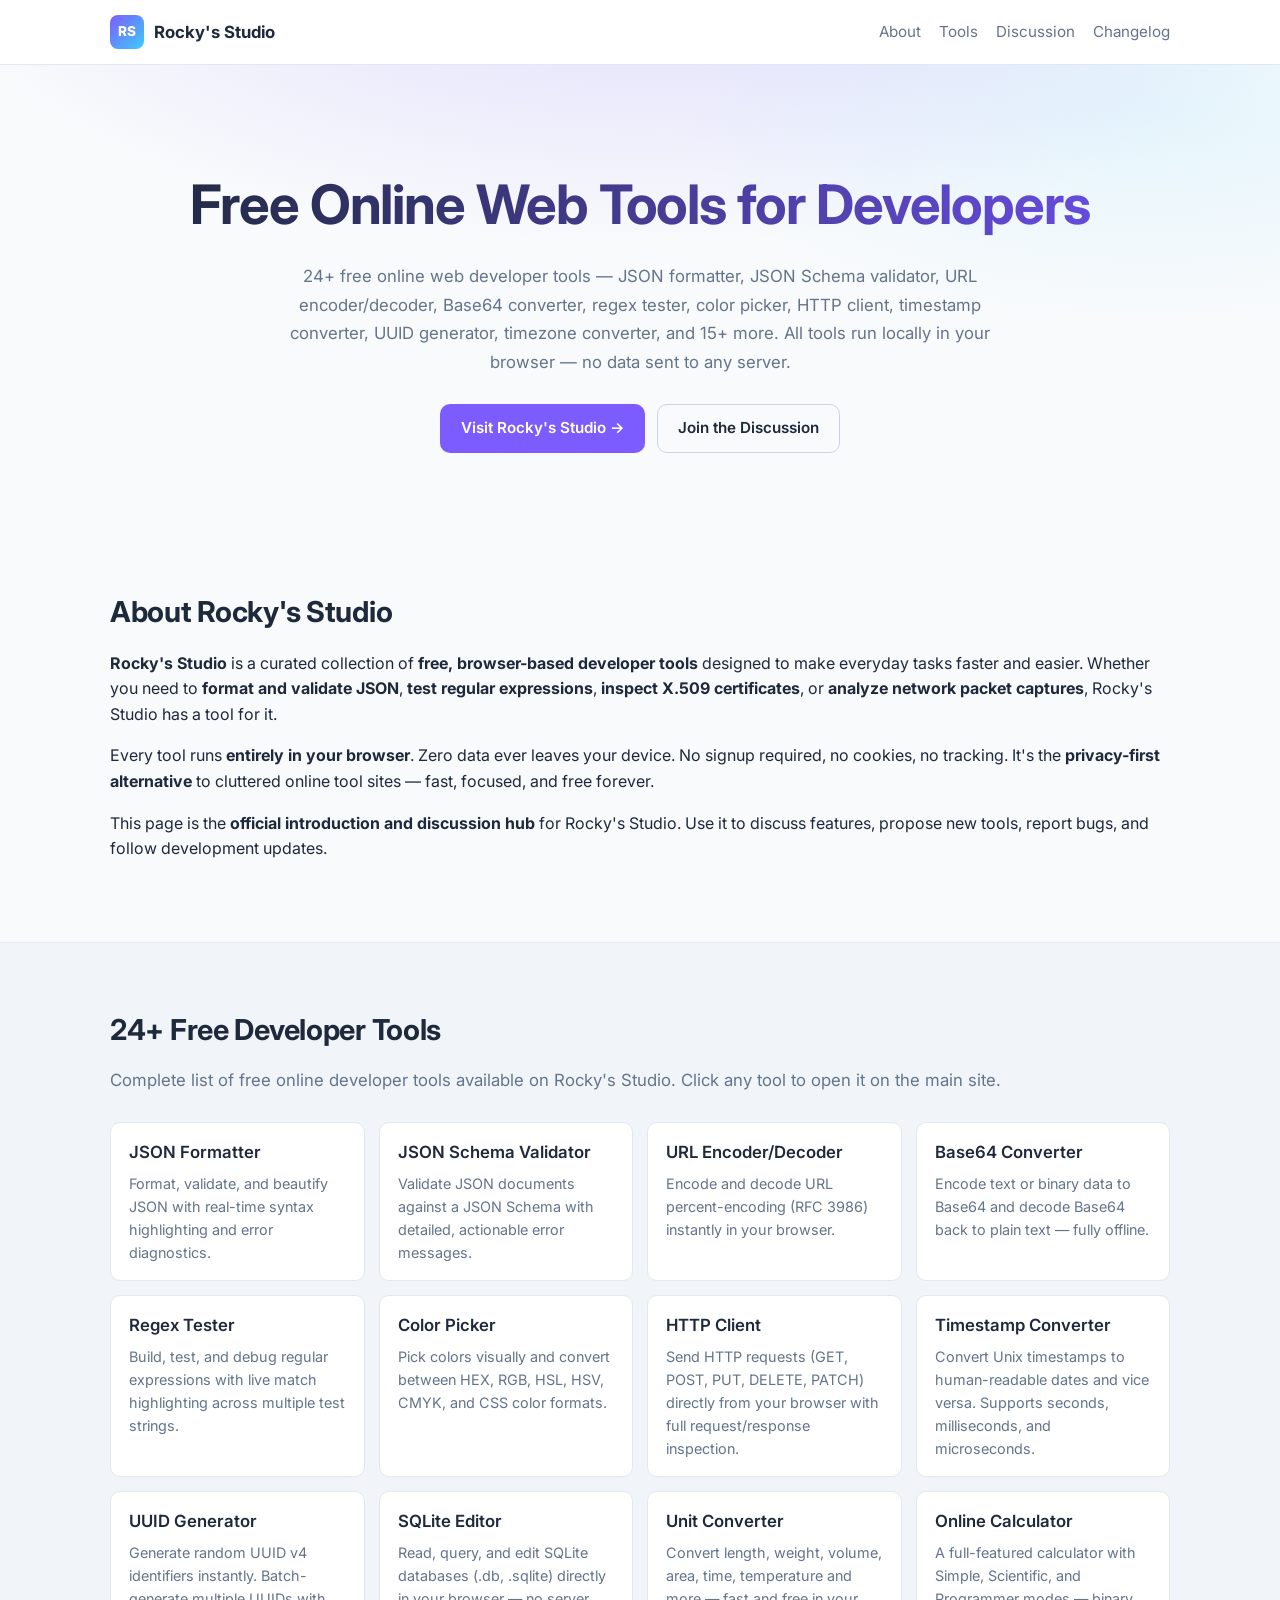
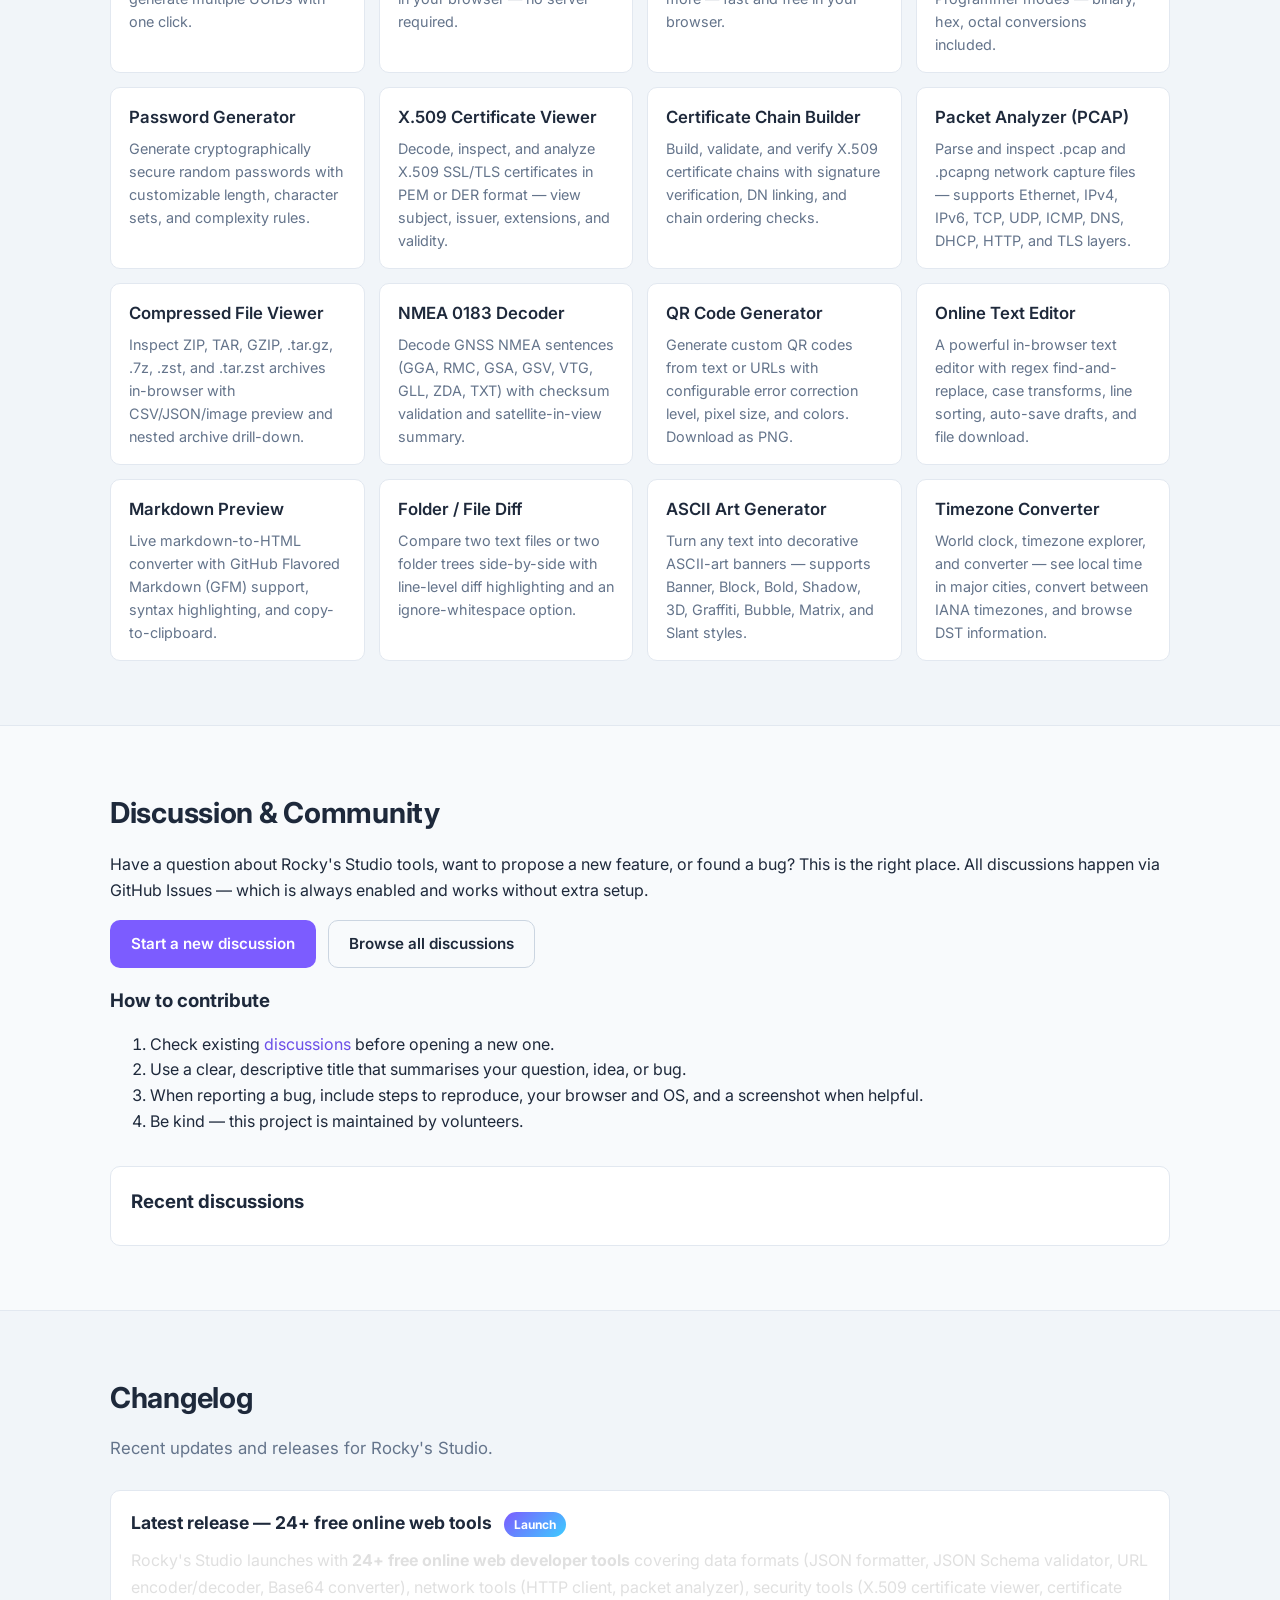
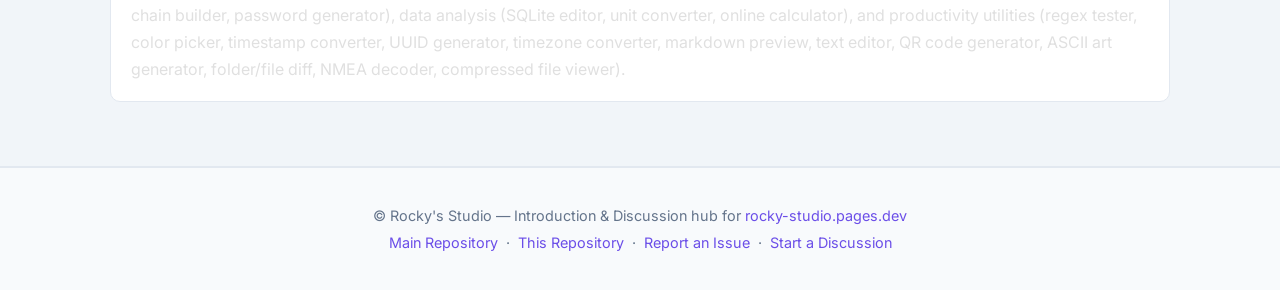
==== commit d627e40d: "feat: align content with rocky-studio.pages.dev - Updated title and meta descriptions to match Rocky" ====
--- a/index.html
+++ b/index.html
@@ -2,197 +2,187 @@
 <html lang="en">
 <head>
   <meta charset="UTF-8" />
-  <meta name="viewport" content="width=device-width, initial-scale=1.0" />
+  <meta name="viewport" content="width=device-width, initial-scale=1.0, viewport-fit=cover" />
+  <meta name="theme-color" content="#1e1e2e" media="(prefers-color-scheme: dark)" />
+  <meta name="theme-color" content="#f8fafc" media="(prefers-color-scheme: light)" />
+  <meta name="color-scheme" content="dark light" />
+  <meta name="format-detection" content="telephone=no" />
+  <meta name="apple-mobile-web-app-capable" content="yes" />
+  <meta name="apple-mobile-web-app-status-bar-style" content="black-translucent" />
+  <meta name="apple-mobile-web-app-title" content="Rocky's Studio" />
+  <meta name="mobile-web-app-capable" content="yes" />
 
   <!-- Primary Meta Tags -->
-  <title>Rocky's Studio — Free In-Browser Developer Tools Suite (24+ Tools)</title>
-  <meta name="title" content="Rocky's Studio — Free In-Browser Developer Tools Suite (24+ Tools)" />
-  <meta name="description" content="Rocky's Studio is a free, privacy-first suite of 24+ browser-based developer tools: JSON formatter, regex tester, HTTP client, SQLite editor, packet analyzer, X.509 certificate viewer, and more. No signup, no uploads, no tracking." />
-  <meta name="keywords" content="online developer tools, free JSON formatter, regex tester online, HTTP client, SQLite browser editor, packet analyzer, Base64 encoder, URL encoder, UUID generator, timestamp converter, certificate viewer, password generator, web tools suite, developer utilities, in-browser tools" />
+  <title>Rocky's Studio - Free Online Web Tools for Developers</title>
+  <meta name="title" content="Rocky's Studio - Free Online Web Tools for Developers" />
+  <meta name="description" content="Rocky's Studio - Free online web tools for developers. JSON formatter, JSON Schema validator, URL encoder, Base64 converter, regex tester, color picker, HTTP client, timestamp converter, UUID generator, timezone converter, and 20+ more. All tools run locally in your browser — no data sent to any server." />
+  <meta name="keywords" content="JSON formatter, JSON Schema validator, URL encoder, Base64 converter, regex tester, color picker, HTTP client, timestamp converter, UUID generator, timezone converter, web tools, dev tools, free online tools, Rocky's Studio, SQLite editor, unit converter, calculator, password generator, QR code generator" />
   <meta name="author" content="Rocky's Studio" />
   <meta name="robots" content="index, follow, max-image-preview:large, max-snippet:-1, max-video-preview:-1" />
-  <meta name="language" content="English" />
-  <meta name="revisit-after" content="7 days" />
 
   <!-- Canonical -->
   <link rel="canonical" href="https://pengpengpeng666.github.io/rocky_studio/" />
 
-  <!-- Open Graph / Facebook -->
+  <!-- Open Graph -->
+  <meta property="og:title" content="Rocky's Studio - Free Online Web Tools for Developers" />
+  <meta property="og:description" content="24+ free online web tools for developers — JSON formatter, URL encoder, Base64 converter, regex tester, timestamp converter, and more. All tools work locally in your browser." />
   <meta property="og:type" content="website" />
   <meta property="og:url" content="https://pengpengpeng666.github.io/rocky_studio/" />
-  <meta property="og:title" content="Rocky's Studio — Free In-Browser Developer Tools Suite (24+ Tools)" />
-  <meta property="og:description" content="A free, privacy-first suite of 24+ browser-based developer tools: JSON formatter, regex tester, HTTP client, SQLite editor, packet analyzer, X.509 certificate viewer, and more. No signup, no uploads." />
+  <meta property="og:site_name" content="Rocky's Studio" />
   <meta property="og:image" content="https://pengpengpeng666.github.io/rocky_studio/assets/og-image.svg" />
   <meta property="og:image:width" content="1200" />
   <meta property="og:image:height" content="630" />
   <meta property="og:image:alt" content="Rocky's Studio — Free In-Browser Developer Tools Suite" />
   <meta property="og:image:type" content="image/svg+xml" />
-  <meta property="og:site_name" content="Rocky's Studio" />
   <meta property="og:locale" content="en_US" />
-
-  <!-- Twitter -->
+  <meta property="og:locale:alternate" content="zh_CN" />
+  <meta property="og:locale:alternate" content="zh_TW" />
+
+  <!-- Twitter Card -->
   <meta name="twitter:card" content="summary_large_image" />
   <meta name="twitter:url" content="https://pengpengpeng666.github.io/rocky_studio/" />
-  <meta name="twitter:title" content="Rocky's Studio — Free In-Browser Developer Tools Suite (24+ Tools)" />
-  <meta name="twitter:description" content="24+ free browser-based developer tools: JSON formatter, regex tester, HTTP client, SQLite editor, packet analyzer, X.509 certificate viewer, and more." />
+  <meta name="twitter:title" content="Rocky's Studio - Free Online Web Tools for Developers" />
+  <meta name="twitter:description" content="24+ free online web tools for developers — JSON formatter, URL encoder, Base64 converter, regex tester, timestamp converter, and more. All tools run locally in your browser." />
   <meta name="twitter:image" content="https://pengpengpeng666.github.io/rocky_studio/assets/og-image.svg" />
-  <meta name="twitter:image:alt" content="Rocky's Studio — Free In-Browser Developer Tools Suite" />
-  <meta name="twitter:creator" content="@rockystudio" />
-
-  <!-- Favicon (inline SVG as data URI) -->
-  <link rel="icon" type="image/svg+xml" href="data:image/svg+xml,%3Csvg xmlns='http://www.w3.org/2000/svg' viewBox='0 0 32 32'%3E%3Cdefs%3E%3ClinearGradient id='g' x1='0%25' y1='0%25' x2='100%25' y2='100%25'%3E%3Cstop offset='0%25' stop-color='%237c5cff'/%3E%3Cstop offset='100%25' stop-color='%233dccff'/%3E%3C/linearGradient%3E%3C/defs%3E%3Crect width='32' height='32' rx='8' fill='url(%23g)'/%3E%3Ctext x='50%25' y='50%25' dominant-baseline='central' text-anchor='middle' font-family='system-ui,sans-serif' font-weight='800' font-size='14' fill='white'%3ERS%3C/text%3E%3C/svg%3E" />
-
-  <!-- Theme Color -->
-  <meta name="theme-color" content="#0f1117" />
-  <meta name="color-scheme" content="dark" />
-
-  <!-- Performance: Preconnect to external origins -->
+  <meta name="twitter:site" content="@rockystudio" />
+
+  <!-- Favicon & preconnects -->
+  <link rel="icon" type="image/svg+xml" href="assets/favicon.svg" />
   <link rel="preconnect" href="https://rocky-studio.pages.dev" />
   <link rel="dns-prefetch" href="https://rocky-studio.pages.dev" />
-  <link rel="preconnect" href="https://utteranc.es" />
-  <link rel="dns-prefetch" href="https://utteranc.es" />
+  <link rel="preconnect" href="https://fonts.googleapis.com" />
+  <link rel="preconnect" href="https://fonts.gstatic.com" crossorigin />
+  <link href="https://fonts.googleapis.com/css2?family=Inter:wght@400;500;600;700&family=JetBrains+Mono:wght@400;600&display=swap" rel="preload" as="style" onload="this.onload=null;this.rel='stylesheet'" />
+  <noscript><link href="https://fonts.googleapis.com/css2?family=Inter:wght@400;500;600;700&family=JetBrains+Mono:wght@400;600&display=swap" rel="stylesheet" /></noscript>
+
+  <!-- Pre-theme: apply theme before modules load to prevent FOUC -->
+  <script>
+    (function () {
+      try {
+        var saved = localStorage.getItem('rocky-studio-theme');
+        var mode = saved || 'dark';
+        if (mode === 'system') {
+          mode = window.matchMedia('(prefers-color-scheme: dark)').matches ? 'dark' : 'light';
+        }
+        document.documentElement.setAttribute('data-theme', mode);
+      } catch (e) {
+        document.documentElement.setAttribute('data-theme', 'dark');
+      }
+      // Respect dynamic viewport on mobile browsers
+      try {
+        var meta = document.querySelector('meta[name="viewport"]');
+        if (meta && window.innerWidth < 768) {
+          meta.setAttribute('content', 'width=device-width, initial-scale=1.0, viewport-fit=cover');
+        }
+      } catch (err) { /* noop */ }
+    })();
+  </script>
 
   <!-- Stylesheet with media=print for non-blocking load -->
   <link rel="stylesheet" href="assets/css/style.css" media="print" onload="this.media='all'" />
   <noscript><link rel="stylesheet" href="assets/css/style.css" /></noscript>
 
-  <!-- JSON-LD: WebSite with SearchAction -->
+  <!-- Structured data: WebSite with SearchAction -->
   <script type="application/ld+json">
   {
     "@context": "https://schema.org",
     "@type": "WebSite",
     "name": "Rocky's Studio",
-    "alternateName": "Rocky's Studio — Free Developer Tools",
-    "url": "https://rocky-studio.pages.dev/#/",
-    "description": "A free, privacy-first suite of 24+ browser-based developer tools: JSON formatter, regex tester, HTTP client, SQLite editor, packet analyzer, and more.",
-    "keywords": "online developer tools, JSON formatter, regex tester, HTTP client, SQLite editor, packet analyzer, Base64, URL encoder, web tools",
-    "inLanguage": "en-US",
-    "isAccessibleForFree": true,
-    "publisher": {
-      "@type": "Organization",
-      "name": "Rocky's Studio",
-      "url": "https://pengpengpeng666.github.io/rocky_studio/",
-      "logo": {
-        "@type": "ImageObject",
-        "url": "https://pengpengpeng666.github.io/rocky_studio/assets/favicon.svg"
-      }
-    },
+    "url": "https://rocky-studio.pages.dev",
+    "description": "Free online web tools for developers — JSON formatter, URL encoder, Base64 converter, regex tester, timestamp converter, and more. All tools run locally in your browser.",
+    "applicationCategory": "DeveloperApplication",
+    "operatingSystem": "Web",
+    "inLanguage": "en",
     "potentialAction": {
       "@type": "SearchAction",
       "target": {
         "@type": "EntryPoint",
-        "urlTemplate": "https://rocky-studio.pages.dev/#/tools/{search_term_string}"
+        "urlTemplate": "https://rocky-studio.pages.dev/?q={search_term_string}"
       },
       "query-input": "required name=search_term_string"
+    },
+    "sameAs": [
+      "https://github.com/pengpengpeng666/rocky-studio",
+      "https://github.com/pengpengpeng666/rocky_studio"
+    ]
+  }
+  </script>
+
+  <!-- Structured data: CollectionPage wrapping ItemList of all tools -->
+  <script type="application/ld+json">
+  {
+    "@context": "https://schema.org",
+    "@type": "CollectionPage",
+    "name": "Rocky's Studio - Free Online Web Tools for Developers",
+    "description": "24+ free online web developer tools — JSON formatter, JSON Schema validator, URL encoder/decoder, Base64 converter, regex tester, color picker, HTTP client, timestamp converter, UUID generator, timezone converter, SQLite editor, unit converter, calculator, password generator, X.509 certificate viewer, certificate chain builder, packet analyzer, compressed file viewer, NMEA decoder, QR code generator, text editor, markdown preview, folder/file diff, and ASCII art generator. All tools run locally in your browser — no data sent to any server.",
+    "url": "https://pengpengpeng666.github.io/rocky_studio/",
+    "inLanguage": "en",
+    "isPartOf": {
+      "@type": "WebSite",
+      "name": "Rocky's Studio",
+      "url": "https://rocky-studio.pages.dev"
+    },
+    "about": {
+      "@type": "Thing",
+      "name": "Web Development Tools",
+      "description": "Online tools for web developers and software engineers"
+    },
+    "mainEntity": {
+      "@type": "ItemList",
+      "name": "Available Tools",
+      "description": "List of all free online tools available on Rocky's Studio",
+      "numberOfItems": 24,
+      "itemListElement": [
+        {"@type": "ListItem", "position": 1,  "name": "JSON Formatter",             "url": "https://rocky-studio.pages.dev/tools/json-formatter"},
+        {"@type": "ListItem", "position": 2,  "name": "JSON Schema Validator",      "url": "https://rocky-studio.pages.dev/tools/json-schema-validator"},
+        {"@type": "ListItem", "position": 3,  "name": "URL Encoder/Decoder",        "url": "https://rocky-studio.pages.dev/tools/url-encoder"},
+        {"@type": "ListItem", "position": 4,  "name": "Base64 Converter",           "url": "https://rocky-studio.pages.dev/tools/base64"},
+        {"@type": "ListItem", "position": 5,  "name": "Regex Tester",               "url": "https://rocky-studio.pages.dev/tools/regex"},
+        {"@type": "ListItem", "position": 6,  "name": "Color Picker",               "url": "https://rocky-studio.pages.dev/tools/color-picker"},
+        {"@type": "ListItem", "position": 7,  "name": "HTTP Client",                "url": "https://rocky-studio.pages.dev/tools/http-client"},
+        {"@type": "ListItem", "position": 8,  "name": "Timestamp Converter",        "url": "https://rocky-studio.pages.dev/tools/timestamp-converter"},
+        {"@type": "ListItem", "position": 9,  "name": "UUID Generator",             "url": "https://rocky-studio.pages.dev/tools/uuid-generator"},
+        {"@type": "ListItem", "position": 10, "name": "SQLite Editor",              "url": "https://rocky-studio.pages.dev/tools/sqlite-editor"},
+        {"@type": "ListItem", "position": 11, "name": "Unit Converter",             "url": "https://rocky-studio.pages.dev/tools/unit-converter"},
+        {"@type": "ListItem", "position": 12, "name": "Online Calculator",          "url": "https://rocky-studio.pages.dev/tools/online-calculator"},
+        {"@type": "ListItem", "position": 13, "name": "Password Generator",         "url": "https://rocky-studio.pages.dev/tools/password-generator"},
+        {"@type": "ListItem", "position": 14, "name": "X.509 Certificate Viewer",   "url": "https://rocky-studio.pages.dev/tools/x509-certificate-viewer"},
+        {"@type": "ListItem", "position": 15, "name": "Certificate Chain Builder",  "url": "https://rocky-studio.pages.dev/tools/cert-chain"},
+        {"@type": "ListItem", "position": 16, "name": "Packet Analyzer",            "url": "https://rocky-studio.pages.dev/tools/packet-analyzer"},
+        {"@type": "ListItem", "position": 17, "name": "Compressed File Viewer",     "url": "https://rocky-studio.pages.dev/tools/compressed-viewer"},
+        {"@type": "ListItem", "position": 18, "name": "NMEA Decoder",               "url": "https://rocky-studio.pages.dev/tools/nmea-decoder"},
+        {"@type": "ListItem", "position": 19, "name": "QR Code Generator",          "url": "https://rocky-studio.pages.dev/tools/qr-code"},
+        {"@type": "ListItem", "position": 20, "name": "Online Text Editor",         "url": "https://rocky-studio.pages.dev/tools/text-editor"},
+        {"@type": "ListItem", "position": 21, "name": "Markdown Preview",           "url": "https://rocky-studio.pages.dev/tools/markdown"},
+        {"@type": "ListItem", "position": 22, "name": "Folder / File Diff",         "url": "https://rocky-studio.pages.dev/tools/folder-file-diff"},
+        {"@type": "ListItem", "position": 23, "name": "ASCII Art Generator",        "url": "https://rocky-studio.pages.dev/tools/ascii-art-generator"},
+        {"@type": "ListItem", "position": 24, "name": "Timezone Converter",         "url": "https://rocky-studio.pages.dev/tools/timezone"}
+      ]
+    },
+    "mainEntityOfPage": "https://pengpengpeng666.github.io/rocky_studio/",
+    "breadcrumb": {
+      "@type": "BreadcrumbList",
+      "itemListElement": {
+        "@type": "ListItem",
+        "position": 1,
+        "name": "Home",
+        "item": "https://pengpengpeng666.github.io/rocky_studio/"
+      }
     }
   }
   </script>
 
-  <!-- JSON-LD: Organization -->
+  <!-- Organization schema -->
   <script type="application/ld+json">
   {
     "@context": "https://schema.org",
     "@type": "Organization",
     "name": "Rocky's Studio",
-    "url": "https://rocky-studio.pages.dev/#/",
-    "description": "Free, browser-based developer tools — no signup, no uploads, no tracking.",
+    "url": "https://rocky-studio.pages.dev",
+    "logo": "https://pengpengpeng666.github.io/rocky_studio/assets/favicon.svg",
     "sameAs": [
+      "https://github.com/pengpengpeng666/rocky-studio",
       "https://github.com/pengpengpeng666/rocky_studio"
-    ]
-  }
-  </script>
-
-  <!-- JSON-LD: BreadcrumbList -->
-  <script type="application/ld+json">
-  {
-    "@context": "https://schema.org",
-    "@type": "BreadcrumbList",
-    "itemListElement": [
-      {
-        "@type": "ListItem",
-        "position": 1,
-        "name": "Home",
-        "item": "https://pengpengpeng666.github.io/rocky_studio/"
-      }
-    ]
-  }
-  </script>
-
-  <!-- JSON-LD: ItemList — Developer Tools -->
-  <script type="application/ld+json">
-  {
-    "@context": "https://schema.org",
-    "@type": "ItemList",
-    "name": "Rocky's Studio — Developer Tools",
-    "description": "Complete list of free in-browser developer tools provided by Rocky's Studio.",
-    "numberOfItems": 24,
-    "itemListElement": [
-      {"@type": "ListItem", "position": 1,  "name": "JSON Formatter",            "url": "https://rocky-studio.pages.dev/#/tools/json-formatter"},
-      {"@type": "ListItem", "position": 2,  "name": "JSON Schema Validator",     "url": "https://rocky-studio.pages.dev/#/tools/json-schema-validator"},
-      {"@type": "ListItem", "position": 3,  "name": "URL Encoder",               "url": "https://rocky-studio.pages.dev/#/tools/url-encoder"},
-      {"@type": "ListItem", "position": 4,  "name": "Base64 Converter",          "url": "https://rocky-studio.pages.dev/#/tools/base64"},
-      {"@type": "ListItem", "position": 5,  "name": "Regex Tester",              "url": "https://rocky-studio.pages.dev/#/tools/regex"},
-      {"@type": "ListItem", "position": 6,  "name": "Color Picker",              "url": "https://rocky-studio.pages.dev/#/tools/color-picker"},
-      {"@type": "ListItem", "position": 7,  "name": "HTTP Client",               "url": "https://rocky-studio.pages.dev/#/tools/http-client"},
-      {"@type": "ListItem", "position": 8,  "name": "Timestamp Converter",       "url": "https://rocky-studio.pages.dev/#/tools/timestamp-converter"},
-      {"@type": "ListItem", "position": 9,  "name": "UUID Generator",            "url": "https://rocky-studio.pages.dev/#/tools/uuid-generator"},
-      {"@type": "ListItem", "position": 10, "name": "SQLite Editor",             "url": "https://rocky-studio.pages.dev/#/tools/sqlite-editor"},
-      {"@type": "ListItem", "position": 11, "name": "Unit Converter",            "url": "https://rocky-studio.pages.dev/#/tools/unit-converter"},
-      {"@type": "ListItem", "position": 12, "name": "Online Calculator",         "url": "https://rocky-studio.pages.dev/#/tools/online-calculator"},
-      {"@type": "ListItem", "position": 13, "name": "Password Generator",       "url": "https://rocky-studio.pages.dev/#/tools/password-generator"},
-      {"@type": "ListItem", "position": 14, "name": "X.509 Certificate Viewer", "url": "https://rocky-studio.pages.dev/#/tools/x509-certificate-viewer"},
-      {"@type": "ListItem", "position": 15, "name": "Certificate Chain Builder",  "url": "https://rocky-studio.pages.dev/#/tools/cert-chain"},
-      {"@type": "ListItem", "position": 16, "name": "Packet Analyzer",            "url": "https://rocky-studio.pages.dev/#/tools/packet-analyzer"},
-      {"@type": "ListItem", "position": 17, "name": "Compressed File Viewer",     "url": "https://rocky-studio.pages.dev/#/tools/compressed-viewer"},
-      {"@type": "ListItem", "position": 18, "name": "NMEA Decoder",               "url": "https://rocky-studio.pages.dev/#/tools/nmea-decoder"},
-      {"@type": "ListItem", "position": 19, "name": "QR Code Generator",         "url": "https://rocky-studio.pages.dev/#/tools/qr-code"},
-      {"@type": "ListItem", "position": 20, "name": "Text Editor",               "url": "https://rocky-studio.pages.dev/#/tools/text-editor"},
-      {"@type": "ListItem", "position": 21, "name": "Markdown Preview",           "url": "https://rocky-studio.pages.dev/#/tools/markdown"},
-      {"@type": "ListItem", "position": 22, "name": "Folder / File Diff",        "url": "https://rocky-studio.pages.dev/#/tools/folder-file-diff"},
-      {"@type": "ListItem", "position": 23, "name": "ASCII Art Generator",       "url": "https://rocky-studio.pages.dev/#/tools/ascii-art-generator"},
-      {"@type": "ListItem", "position": 24, "name": "Timezone Converter",        "url": "https://rocky-studio.pages.dev/#/tools/timezone"}
-    ]
-  }
-  </script>
-
-  <!-- JSON-LD: FAQPage -->
-  <script type="application/ld+json">
-  {
-    "@context": "https://schema.org",
-    "@type": "FAQPage",
-    "mainEntity": [
-      {
-        "@type": "Question",
-        "name": "What is Rocky's Studio?",
-        "acceptedAnswer": {
-          "@type": "Answer",
-          "text": "Rocky's Studio is a free, privacy-first suite of 24+ browser-based developer tools. It includes JSON formatter, regex tester, HTTP client, SQLite editor, packet analyzer, X.509 certificate viewer, and many more. All tools run entirely in your browser — no signup, no data uploads, no tracking."
-        }
-      },
-      {
-        "@type": "Question",
-        "name": "Are Rocky's Studio tools free to use?",
-        "acceptedAnswer": {
-          "@type": "Answer",
-          "text": "Yes, all Rocky's Studio tools are completely free to use. There is no signup required, no account needed, and no usage limits. Your data never leaves your browser."
-        }
-      },
-      {
-        "@type": "Question",
-        "name": "Is my data safe when using Rocky's Studio tools?",
-        "acceptedAnswer": {
-          "@type": "Answer",
-          "text": "Yes. All processing happens entirely in your browser. No data is ever uploaded to any server. Rocky's Studio tools do not use cookies or tracking analytics."
-        }
-      },
-      {
-        "@type": "Question",
-        "name": "What developer tools are available?",
-        "acceptedAnswer": {
-          "@type": "Answer",
-          "text": "Rocky's Studio offers 24+ tools covering data formats (JSON, Base64, URL encoding), network tools (HTTP client, packet analyzer), security tools (X.509 certificate viewer, certificate chain builder, password generator), database tools (SQLite editor), and productivity utilities (markdown preview, text editor, regex tester, QR code generator, ASCII art generator, timezone converter, and more)."
-        }
-      }
     ]
   }
   </script>
@@ -202,7 +192,7 @@
 
   <header class="site-header" role="banner">
     <div class="container">
-      <a href="https://rocky-studio.pages.dev/#/" class="brand" aria-label="Rocky's Studio — Home" target="_blank" rel="noopener noreferrer">
+      <a href="https://rocky-studio.pages.dev" class="brand" aria-label="Rocky's Studio — Home" target="_blank" rel="noopener noreferrer">
         <span class="brand-mark" aria-hidden="true">RS</span>
         <span class="brand-text">Rocky's Studio</span>
       </a>
@@ -219,10 +209,10 @@
 
     <section class="hero" aria-label="Introduction">
       <div class="container">
-        <h1>Rocky's Studio</h1>
-        <p class="subtitle">A modern, free developer tools suite — 24+ in-browser utilities for developers and power users. No signup, no uploads, no tracking.</p>
+        <h1>Free Online Web Tools for Developers</h1>
+        <p class="subtitle">24+ free online web developer tools — JSON formatter, JSON Schema validator, URL encoder/decoder, Base64 converter, regex tester, color picker, HTTP client, timestamp converter, UUID generator, timezone converter, and 15+ more. All tools run locally in your browser — no data sent to any server.</p>
         <div class="hero-cta">
-          <a class="btn btn-primary" href="https://rocky-studio.pages.dev/#/" target="_blank" rel="noopener noreferrer">Explore 24+ Free Tools →</a>
+          <a class="btn btn-primary" href="https://rocky-studio.pages.dev" target="_blank" rel="noopener noreferrer">Visit Rocky's Studio →</a>
           <a class="btn btn-ghost" href="#discuss">Join the Discussion</a>
         </div>
       </div>
@@ -235,112 +225,112 @@
           <strong>Rocky's Studio</strong> is a curated collection of <strong>free, browser-based developer tools</strong> designed to make everyday tasks faster and easier. Whether you need to <strong>format and validate JSON</strong>, <strong>test regular expressions</strong>, <strong>inspect X.509 certificates</strong>, or <strong>analyze network packet captures</strong>, Rocky's Studio has a tool for it.
         </p>
         <p>
-          Every tool runs <strong>entirely in your browser</strong>. Zero data ever leaves your device. No account required, no cookies, no tracking. It's the <strong>privacy-first alternative</strong> to cluttered online tool sites — fast, focused, and free forever.
+          Every tool runs <strong>entirely in your browser</strong>. Zero data ever leaves your device. No signup required, no cookies, no tracking. It's the <strong>privacy-first alternative</strong> to cluttered online tool sites — fast, focused, and free forever.
         </p>
         <p>
-          This repository is the <strong>official introduction and discussion hub</strong> for Rocky's Studio. Use it to report bugs, suggest new tools, discuss features, and follow the project's development.
+          This page is the <strong>official introduction and discussion hub</strong> for Rocky's Studio. Use it to discuss features, propose new tools, report bugs, and follow development updates.
         </p>
       </div>
     </section>
 
     <section id="tools" class="section section-alt" aria-labelledby="tools-heading">
       <div class="container">
-        <h2 id="tools-heading">Free Developer Tools — 24+ In-Browser Utilities</h2>
-        <p class="section-lead">Browse the complete suite of Rocky's Studio developer tools. All tools are free, run in your browser, and process data locally.</p>
+        <h2 id="tools-heading">24+ Free Developer Tools</h2>
+        <p class="section-lead">Complete list of free online developer tools available on Rocky's Studio. Click any tool to open it on the main site.</p>
         <div class="tool-grid" role="list">
-          <a class="tool-card" href="https://rocky-studio.pages.dev/#/tools/json-formatter" target="_blank" rel="noopener noreferrer" role="listitem">
+          <a class="tool-card" href="https://rocky-studio.pages.dev/tools/json-formatter" target="_blank" rel="noopener noreferrer" role="listitem">
             <h3>JSON Formatter</h3>
             <p>Format, validate, and beautify JSON with real-time syntax highlighting and error diagnostics.</p>
           </a>
-          <a class="tool-card" href="https://rocky-studio.pages.dev/#/tools/json-schema-validator" target="_blank" rel="noopener noreferrer" role="listitem">
+          <a class="tool-card" href="https://rocky-studio.pages.dev/tools/json-schema-validator" target="_blank" rel="noopener noreferrer" role="listitem">
             <h3>JSON Schema Validator</h3>
             <p>Validate JSON documents against a JSON Schema with detailed, actionable error messages.</p>
           </a>
-          <a class="tool-card" href="https://rocky-studio.pages.dev/#/tools/url-encoder" target="_blank" rel="noopener noreferrer" role="listitem">
-            <h3>URL Encoder / Decoder</h3>
+          <a class="tool-card" href="https://rocky-studio.pages.dev/tools/url-encoder" target="_blank" rel="noopener noreferrer" role="listitem">
+            <h3>URL Encoder/Decoder</h3>
             <p>Encode and decode URL percent-encoding (RFC 3986) instantly in your browser.</p>
           </a>
-          <a class="tool-card" href="https://rocky-studio.pages.dev/#/tools/base64" target="_blank" rel="noopener noreferrer" role="listitem">
-            <h3>Base64 Encoder / Decoder</h3>
+          <a class="tool-card" href="https://rocky-studio.pages.dev/tools/base64" target="_blank" rel="noopener noreferrer" role="listitem">
+            <h3>Base64 Converter</h3>
             <p>Encode text or binary data to Base64 and decode Base64 back to plain text — fully offline.</p>
           </a>
-          <a class="tool-card" href="https://rocky-studio.pages.dev/#/tools/regex" target="_blank" rel="noopener noreferrer" role="listitem">
+          <a class="tool-card" href="https://rocky-studio.pages.dev/tools/regex" target="_blank" rel="noopener noreferrer" role="listitem">
             <h3>Regex Tester</h3>
             <p>Build, test, and debug regular expressions with live match highlighting across multiple test strings.</p>
           </a>
-          <a class="tool-card" href="https://rocky-studio.pages.dev/#/tools/color-picker" target="_blank" rel="noopener noreferrer" role="listitem">
+          <a class="tool-card" href="https://rocky-studio.pages.dev/tools/color-picker" target="_blank" rel="noopener noreferrer" role="listitem">
             <h3>Color Picker</h3>
             <p>Pick colors visually and convert between HEX, RGB, HSL, HSV, CMYK, and CSS color formats.</p>
           </a>
-          <a class="tool-card" href="https://rocky-studio.pages.dev/#/tools/http-client" target="_blank" rel="noopener noreferrer" role="listitem">
+          <a class="tool-card" href="https://rocky-studio.pages.dev/tools/http-client" target="_blank" rel="noopener noreferrer" role="listitem">
             <h3>HTTP Client</h3>
             <p>Send HTTP requests (GET, POST, PUT, DELETE, PATCH) directly from your browser with full request/response inspection.</p>
           </a>
-          <a class="tool-card" href="https://rocky-studio.pages.dev/#/tools/timestamp-converter" target="_blank" rel="noopener noreferrer" role="listitem">
+          <a class="tool-card" href="https://rocky-studio.pages.dev/tools/timestamp-converter" target="_blank" rel="noopener noreferrer" role="listitem">
             <h3>Timestamp Converter</h3>
             <p>Convert Unix timestamps to human-readable dates and vice versa. Supports seconds, milliseconds, and microseconds.</p>
           </a>
-          <a class="tool-card" href="https://rocky-studio.pages.dev/#/tools/uuid-generator" target="_blank" rel="noopener noreferrer" role="listitem">
+          <a class="tool-card" href="https://rocky-studio.pages.dev/tools/uuid-generator" target="_blank" rel="noopener noreferrer" role="listitem">
             <h3>UUID Generator</h3>
             <p>Generate random UUID v4 identifiers instantly. Batch-generate multiple UUIDs with one click.</p>
           </a>
-          <a class="tool-card" href="https://rocky-studio.pages.dev/#/tools/sqlite-editor" target="_blank" rel="noopener noreferrer" role="listitem">
+          <a class="tool-card" href="https://rocky-studio.pages.dev/tools/sqlite-editor" target="_blank" rel="noopener noreferrer" role="listitem">
             <h3>SQLite Editor</h3>
             <p>Read, query, and edit SQLite databases (.db, .sqlite) directly in your browser — no server required.</p>
           </a>
-          <a class="tool-card" href="https://rocky-studio.pages.dev/#/tools/unit-converter" target="_blank" rel="noopener noreferrer" role="listitem">
+          <a class="tool-card" href="https://rocky-studio.pages.dev/tools/unit-converter" target="_blank" rel="noopener noreferrer" role="listitem">
             <h3>Unit Converter</h3>
             <p>Convert length, weight, volume, area, time, temperature and more — fast and free in your browser.</p>
           </a>
-          <a class="tool-card" href="https://rocky-studio.pages.dev/#/tools/online-calculator" target="_blank" rel="noopener noreferrer" role="listitem">
+          <a class="tool-card" href="https://rocky-studio.pages.dev/tools/online-calculator" target="_blank" rel="noopener noreferrer" role="listitem">
             <h3>Online Calculator</h3>
             <p>A full-featured calculator with Simple, Scientific, and Programmer modes — binary, hex, octal conversions included.</p>
           </a>
-          <a class="tool-card" href="https://rocky-studio.pages.dev/#/tools/password-generator" target="_blank" rel="noopener noreferrer" role="listitem">
+          <a class="tool-card" href="https://rocky-studio.pages.dev/tools/password-generator" target="_blank" rel="noopener noreferrer" role="listitem">
             <h3>Password Generator</h3>
             <p>Generate cryptographically secure random passwords with customizable length, character sets, and complexity rules.</p>
           </a>
-          <a class="tool-card" href="https://rocky-studio.pages.dev/#/tools/x509-certificate-viewer" target="_blank" rel="noopener noreferrer" role="listitem">
+          <a class="tool-card" href="https://rocky-studio.pages.dev/tools/x509-certificate-viewer" target="_blank" rel="noopener noreferrer" role="listitem">
             <h3>X.509 Certificate Viewer</h3>
             <p>Decode, inspect, and analyze X.509 SSL/TLS certificates in PEM or DER format — view subject, issuer, extensions, and validity.</p>
           </a>
-          <a class="tool-card" href="https://rocky-studio.pages.dev/#/tools/cert-chain" target="_blank" rel="noopener noreferrer" role="listitem">
+          <a class="tool-card" href="https://rocky-studio.pages.dev/tools/cert-chain" target="_blank" rel="noopener noreferrer" role="listitem">
             <h3>Certificate Chain Builder</h3>
             <p>Build, validate, and verify X.509 certificate chains with signature verification, DN linking, and chain ordering checks.</p>
           </a>
-          <a class="tool-card" href="https://rocky-studio.pages.dev/#/tools/packet-analyzer" target="_blank" rel="noopener noreferrer" role="listitem">
+          <a class="tool-card" href="https://rocky-studio.pages.dev/tools/packet-analyzer" target="_blank" rel="noopener noreferrer" role="listitem">
             <h3>Packet Analyzer (PCAP)</h3>
             <p>Parse and inspect .pcap and .pcapng network capture files — supports Ethernet, IPv4, IPv6, TCP, UDP, ICMP, DNS, DHCP, HTTP, and TLS layers.</p>
           </a>
-          <a class="tool-card" href="https://rocky-studio.pages.dev/#/tools/compressed-viewer" target="_blank" rel="noopener noreferrer" role="listitem">
+          <a class="tool-card" href="https://rocky-studio.pages.dev/tools/compressed-viewer" target="_blank" rel="noopener noreferrer" role="listitem">
             <h3>Compressed File Viewer</h3>
             <p>Inspect ZIP, TAR, GZIP, .tar.gz, .7z, .zst, and .tar.zst archives in-browser with CSV/JSON/image preview and nested archive drill-down.</p>
           </a>
-          <a class="tool-card" href="https://rocky-studio.pages.dev/#/tools/nmea-decoder" target="_blank" rel="noopener noreferrer" role="listitem">
+          <a class="tool-card" href="https://rocky-studio.pages.dev/tools/nmea-decoder" target="_blank" rel="noopener noreferrer" role="listitem">
             <h3>NMEA 0183 Decoder</h3>
             <p>Decode GNSS NMEA sentences (GGA, RMC, GSA, GSV, VTG, GLL, ZDA, TXT) with checksum validation and satellite-in-view summary.</p>
           </a>
-          <a class="tool-card" href="https://rocky-studio.pages.dev/#/tools/qr-code" target="_blank" rel="noopener noreferrer" role="listitem">
+          <a class="tool-card" href="https://rocky-studio.pages.dev/tools/qr-code" target="_blank" rel="noopener noreferrer" role="listitem">
             <h3>QR Code Generator</h3>
             <p>Generate custom QR codes from text or URLs with configurable error correction level, pixel size, and colors. Download as PNG.</p>
           </a>
-          <a class="tool-card" href="https://rocky-studio.pages.dev/#/tools/text-editor" target="_blank" rel="noopener noreferrer" role="listitem">
-            <h3>Text Editor</h3>
+          <a class="tool-card" href="https://rocky-studio.pages.dev/tools/text-editor" target="_blank" rel="noopener noreferrer" role="listitem">
+            <h3>Online Text Editor</h3>
             <p>A powerful in-browser text editor with regex find-and-replace, case transforms, line sorting, auto-save drafts, and file download.</p>
           </a>
-          <a class="tool-card" href="https://rocky-studio.pages.dev/#/tools/markdown" target="_blank" rel="noopener noreferrer" role="listitem">
+          <a class="tool-card" href="https://rocky-studio.pages.dev/tools/markdown" target="_blank" rel="noopener noreferrer" role="listitem">
             <h3>Markdown Preview</h3>
             <p>Live markdown-to-HTML converter with GitHub Flavored Markdown (GFM) support, syntax highlighting, and copy-to-clipboard.</p>
           </a>
-          <a class="tool-card" href="https://rocky-studio.pages.dev/#/tools/folder-file-diff" target="_blank" rel="noopener noreferrer" role="listitem">
+          <a class="tool-card" href="https://rocky-studio.pages.dev/tools/folder-file-diff" target="_blank" rel="noopener noreferrer" role="listitem">
             <h3>Folder / File Diff</h3>
             <p>Compare two text files or two folder trees side-by-side with line-level diff highlighting and an ignore-whitespace option.</p>
           </a>
-          <a class="tool-card" href="https://rocky-studio.pages.dev/#/tools/ascii-art-generator" target="_blank" rel="noopener noreferrer" role="listitem">
+          <a class="tool-card" href="https://rocky-studio.pages.dev/tools/ascii-art-generator" target="_blank" rel="noopener noreferrer" role="listitem">
             <h3>ASCII Art Generator</h3>
             <p>Turn any text into decorative ASCII-art banners — supports Banner, Block, Bold, Shadow, 3D, Graffiti, Bubble, Matrix, and Slant styles.</p>
           </a>
-          <a class="tool-card" href="https://rocky-studio.pages.dev/#/tools/timezone" target="_blank" rel="noopener noreferrer" role="listitem">
+          <a class="tool-card" href="https://rocky-studio.pages.dev/tools/timezone" target="_blank" rel="noopener noreferrer" role="listitem">
             <h3>Timezone Converter</h3>
             <p>World clock, timezone explorer, and converter — see local time in major cities, convert between IANA timezones, and browse DST information.</p>
           </a>
@@ -392,10 +382,9 @@
         <h2 id="changelog-heading">Changelog</h2>
         <p class="section-lead">Recent updates and releases for Rocky's Studio.</p>
         <article class="changelog-entry">
-          <h3>Initial public launch <span class="tag">Launch</span></h3>
-          <p class="changelog-date">2025</p>
+          <h3>Latest release — 24+ free online web tools <span class="tag">Launch</span></h3>
           <p>
-            Rocky's Studio launches with <strong>24+ free in-browser developer tools</strong> covering data formats (JSON, Base64, URL encoding), network inspection (HTTP client, packet analyzer), security tools (X.509 certificate viewer, certificate chain builder, password generator), database tools (SQLite editor), and productivity utilities (markdown preview, text editor, regex tester, QR code generator, ASCII art generator, timezone converter, and more).
+            Rocky's Studio launches with <strong>24+ free online web developer tools</strong> covering data formats (JSON formatter, JSON Schema validator, URL encoder/decoder, Base64 converter), network tools (HTTP client, packet analyzer), security tools (X.509 certificate viewer, certificate chain builder, password generator), data analysis (SQLite editor, unit converter, online calculator), and productivity utilities (regex tester, color picker, timestamp converter, UUID generator, timezone converter, markdown preview, text editor, QR code generator, ASCII art generator, folder/file diff, NMEA decoder, compressed file viewer).
           </p>
         </article>
       </div>
@@ -405,9 +394,11 @@
 
   <footer class="site-footer" role="contentinfo">
     <div class="container">
-      <p>© 2025 Rocky's Studio — <a href="https://rocky-studio.pages.dev/#/" target="_blank" rel="noopener noreferrer">rocky-studio.pages.dev</a></p>
+      <p>&copy; Rocky's Studio — Introduction &amp; Discussion hub for <a href="https://rocky-studio.pages.dev" target="_blank" rel="noopener noreferrer">rocky-studio.pages.dev</a></p>
       <p>
-        <a href="https://github.com/pengpengpeng666/rocky_studio" target="_blank" rel="noopener noreferrer">GitHub Repository</a>
+        <a href="https://github.com/pengpengpeng666/rocky-studio" target="_blank" rel="noopener noreferrer">Main Repository</a>
+        &nbsp;·&nbsp;
+        <a href="https://github.com/pengpengpeng666/rocky_studio" target="_blank" rel="noopener noreferrer">This Repository</a>
         &nbsp;·&nbsp;
         <a href="https://github.com/pengpengpeng666/rocky_studio/issues" target="_blank" rel="noopener noreferrer">Report an Issue</a>
         &nbsp;·&nbsp;
--- a/assets/css/style.css
+++ b/assets/css/style.css
@@ -3,7 +3,7 @@
   --bg-alt: #141823;
   --surface: #1b2030;
   --border: #2a2f42;
-  --text: #e6e8ef;
+  --text: #e0e0e0;
   --muted: #a0a6b8;
   --accent: #7c5cff;
   --accent-hover: #8d71ff;
@@ -14,16 +14,22 @@
 
 * { box-sizing: border-box; }
 
-html, body {
+html {
+  scroll-behavior: smooth;
+  scroll-padding-top: 80px;
+}
+
+body {
   margin: 0;
   padding: 0;
   background: var(--bg);
   color: var(--text);
-  font-family: -apple-system, BlinkMacSystemFont, "Segoe UI", Roboto,
-    "Helvetica Neue", Arial, "PingFang SC", "Hiragino Sans GB",
-    "Microsoft YaHei", sans-serif;
+  font-family: 'Inter', -apple-system, BlinkMacSystemFont, 'Segoe UI', Roboto,
+    'Helvetica Neue', Arial, sans-serif;
+  font-size: 16px;
   line-height: 1.6;
   -webkit-font-smoothing: antialiased;
+  -moz-osx-font-smoothing: grayscale;
 }
 
 a { color: var(--accent); text-decoration: none; }
@@ -35,7 +41,7 @@
   padding: 0 20px;
 }
 
-/* Skip link — accessibility */
+/* Skip link — accessibility (appears when focused via keyboard) */
 .skip-link {
   position: absolute;
   left: -1000px;
@@ -45,15 +51,17 @@
   padding: 8px 14px;
   border-radius: 0 0 8px 0;
   font-weight: 600;
-  z-index: 100;
+  z-index: 1000;
 }
 .skip-link:focus {
   left: 0;
 }
 
+/* Site header */
 .site-header {
   background: rgba(15, 17, 23, 0.85);
   backdrop-filter: blur(8px);
+  -webkit-backdrop-filter: blur(8px);
   border-bottom: 1px solid var(--border);
   position: sticky;
   top: 0;
@@ -93,8 +101,9 @@
   color: var(--muted);
   font-size: 0.95rem;
 }
-.site-nav a:hover { color: var(--text); text-decoration: none; }
-
+.site-nav a:hover { color: var(--accent); text-decoration: none; }
+
+/* Hero */
 .hero {
   padding: 96px 0 72px;
   text-align: center;
@@ -103,9 +112,10 @@
     radial-gradient(700px 300px at 90% 10%, rgba(61, 204, 255, 0.15), transparent 70%);
 }
 .hero h1 {
-  font-size: clamp(2.2rem, 5vw, 3.4rem);
+  font-size: clamp(2rem, 5vw, 3.4rem);
   margin: 0 0 14px;
   letter-spacing: -0.02em;
+  font-weight: 700;
   background: linear-gradient(90deg, #fff, #b8aaff);
   -webkit-background-clip: text;
   background-clip: text;
@@ -113,13 +123,15 @@
 }
 .hero .subtitle {
   color: var(--muted);
-  font-size: 1.1rem;
-  max-width: 640px;
+  font-size: 1.05rem;
+  max-width: 720px;
   margin: 0 auto 28px;
+  line-height: 1.7;
 }
 
 .hero-cta { display: inline-flex; flex-wrap: wrap; gap: 12px; justify-content: center; }
 
+/* Buttons */
 .btn {
   display: inline-flex;
   align-items: center;
@@ -151,16 +163,20 @@
 }
 .btn-outline:hover { border-color: var(--accent); color: var(--text); background: var(--accent-soft); }
 
+/* Section */
 .section { padding: 64px 0; }
 .section-alt { background: var(--bg-alt); border-top: 1px solid var(--border); border-bottom: 1px solid var(--border); }
 .section h2 {
-  font-size: 1.7rem;
-  margin: 0 0 10px;
+  font-size: 1.8rem;
+  margin: 0 0 14px;
   letter-spacing: -0.01em;
-}
-.section-lead { color: var(--muted); margin-top: 0; margin-bottom: 28px; }
-.section h3 { margin: 18px 0 8px; }
-
+  font-weight: 700;
+  color: #fff;
+}
+.section-lead { color: var(--muted); margin-top: 0; margin-bottom: 28px; font-size: 1.05rem; }
+.section h3 { margin: 18px 0 8px; color: #fff; }
+
+/* Tool cards */
 .tool-grid {
   display: grid;
   grid-template-columns: repeat(auto-fit, minmax(240px, 1fr));
@@ -182,9 +198,10 @@
   color: var(--text);
   transform: translateY(-2px);
 }
-.tool-card h3 { margin: 0 0 6px; font-size: 1.05rem; }
+.tool-card h3 { margin: 0 0 6px; font-size: 1.05rem; font-weight: 600; }
 .tool-card p { margin: 0; color: var(--muted); font-size: 0.9rem; }
 
+/* Discussion */
 .discuss-actions {
   display: flex;
   flex-wrap: wrap;
@@ -203,17 +220,18 @@
 
 .muted { color: var(--muted); }
 
+/* Changelog */
 .changelog-entry {
   background: var(--surface);
   border: 1px solid var(--border);
   border-radius: var(--radius);
   padding: 18px 20px;
 }
-.changelog-entry h3 { margin: 0 0 4px; font-size: 1.1rem; }
-.changelog-date { margin: 0 0 8px; color: var(--muted); font-size: 0.85rem; }
+.changelog-entry h3 { margin: 0 0 10px; font-size: 1.1rem; font-weight: 700; color: #fff; }
+.changelog-entry p { margin: 0; color: var(--text); line-height: 1.7; }
 .tag {
   display: inline-block;
-  padding: 2px 8px;
+  padding: 3px 10px;
   font-size: 0.75rem;
   font-weight: 700;
   color: #fff;
@@ -223,6 +241,7 @@
   vertical-align: middle;
 }
 
+/* Footer */
 .site-footer {
   padding: 32px 0;
   border-top: 1px solid var(--border);
@@ -232,6 +251,7 @@
 }
 .site-footer p { margin: 4px 0; }
 
+/* Responsive */
 @media (max-width: 640px) {
   .site-header .container { height: 56px; }
   .site-nav { gap: 12px; }
@@ -239,4 +259,40 @@
   .brand-text { display: none; }
   .section { padding: 48px 0; }
   .hero { padding: 72px 0 56px; }
-}
+  .container { padding: 0 16px; }
+}
+
+@media (prefers-color-scheme: light) {
+  body {
+    background: #f8fafc;
+    color: #1e293b;
+  }
+  a { color: #6b4ee8; }
+  .site-header {
+    background: rgba(255, 255, 255, 0.95);
+    border-bottom-color: #e2e8f0;
+  }
+  .brand { color: #1e293b; }
+  .site-nav a { color: #64748b; }
+  .hero {
+    background:
+      radial-gradient(1000px 400px at 50% -100px, rgba(124, 92, 255, 0.18), transparent 70%),
+      radial-gradient(700px 300px at 90% 10%, rgba(61, 204, 255, 0.10), transparent 70%);
+  }
+  .hero h1 { background: linear-gradient(90deg, #1e293b, #6b4ee8); -webkit-background-clip: text; background-clip: text; color: transparent; }
+  .hero .subtitle { color: #64748b; }
+  .section h2 { color: #1e293b; }
+  .section h3 { color: #1e293b; }
+  .section-alt { background: #f1f5f9; border-top-color: #e2e8f0; border-bottom-color: #e2e8f0; }
+  .tool-card { background: #ffffff; border-color: #e2e8f0; color: #1e293b; }
+  .tool-card p { color: #64748b; }
+  .tool-card:hover { background: rgba(124, 92, 255, 0.04); border-color: #7c5cff; }
+  .changelog-entry { background: #ffffff; border-color: #e2e8f0; color: #1e293b; }
+  .changelog-entry h3 { color: #1e293b; }
+  .section-lead { color: #64748b; }
+  .discuss-embed { background: #ffffff; border-color: #e2e8f0; }
+  .btn-ghost, .btn-outline { border-color: #cbd5e1; color: #1e293b; }
+  .btn-ghost:hover, .btn-outline:hover { background: rgba(124, 92, 255, 0.08); border-color: #7c5cff; color: #1e293b; }
+  .site-footer { border-top-color: #e2e8f0; color: #64748b; }
+  .muted { color: #64748b; }
+}
--- a/assets/css/style.css
+++ b/assets/css/style.css
@@ -3,7 +3,7 @@
   --bg-alt: #141823;
   --surface: #1b2030;
   --border: #2a2f42;
-  --text: #e6e8ef;
+  --text: #e0e0e0;
   --muted: #a0a6b8;
   --accent: #7c5cff;
   --accent-hover: #8d71ff;
@@ -14,16 +14,22 @@
 
 * { box-sizing: border-box; }
 
-html, body {
+html {
+  scroll-behavior: smooth;
+  scroll-padding-top: 80px;
+}
+
+body {
   margin: 0;
   padding: 0;
   background: var(--bg);
   color: var(--text);
-  font-family: -apple-system, BlinkMacSystemFont, "Segoe UI", Roboto,
-    "Helvetica Neue", Arial, "PingFang SC", "Hiragino Sans GB",
-    "Microsoft YaHei", sans-serif;
+  font-family: 'Inter', -apple-system, BlinkMacSystemFont, 'Segoe UI', Roboto,
+    'Helvetica Neue', Arial, sans-serif;
+  font-size: 16px;
   line-height: 1.6;
   -webkit-font-smoothing: antialiased;
+  -moz-osx-font-smoothing: grayscale;
 }
 
 a { color: var(--accent); text-decoration: none; }
@@ -35,7 +41,7 @@
   padding: 0 20px;
 }
 
-/* Skip link — accessibility */
+/* Skip link — accessibility (appears when focused via keyboard) */
 .skip-link {
   position: absolute;
   left: -1000px;
@@ -45,15 +51,17 @@
   padding: 8px 14px;
   border-radius: 0 0 8px 0;
   font-weight: 600;
-  z-index: 100;
+  z-index: 1000;
 }
 .skip-link:focus {
   left: 0;
 }
 
+/* Site header */
 .site-header {
   background: rgba(15, 17, 23, 0.85);
   backdrop-filter: blur(8px);
+  -webkit-backdrop-filter: blur(8px);
   border-bottom: 1px solid var(--border);
   position: sticky;
   top: 0;
@@ -93,8 +101,9 @@
   color: var(--muted);
   font-size: 0.95rem;
 }
-.site-nav a:hover { color: var(--text); text-decoration: none; }
-
+.site-nav a:hover { color: var(--accent); text-decoration: none; }
+
+/* Hero */
 .hero {
   padding: 96px 0 72px;
   text-align: center;
@@ -103,9 +112,10 @@
     radial-gradient(700px 300px at 90% 10%, rgba(61, 204, 255, 0.15), transparent 70%);
 }
 .hero h1 {
-  font-size: clamp(2.2rem, 5vw, 3.4rem);
+  font-size: clamp(2rem, 5vw, 3.4rem);
   margin: 0 0 14px;
   letter-spacing: -0.02em;
+  font-weight: 700;
   background: linear-gradient(90deg, #fff, #b8aaff);
   -webkit-background-clip: text;
   background-clip: text;
@@ -113,13 +123,15 @@
 }
 .hero .subtitle {
   color: var(--muted);
-  font-size: 1.1rem;
-  max-width: 640px;
+  font-size: 1.05rem;
+  max-width: 720px;
   margin: 0 auto 28px;
+  line-height: 1.7;
 }
 
 .hero-cta { display: inline-flex; flex-wrap: wrap; gap: 12px; justify-content: center; }
 
+/* Buttons */
 .btn {
   display: inline-flex;
   align-items: center;
@@ -151,16 +163,20 @@
 }
 .btn-outline:hover { border-color: var(--accent); color: var(--text); background: var(--accent-soft); }
 
+/* Section */
 .section { padding: 64px 0; }
 .section-alt { background: var(--bg-alt); border-top: 1px solid var(--border); border-bottom: 1px solid var(--border); }
 .section h2 {
-  font-size: 1.7rem;
-  margin: 0 0 10px;
+  font-size: 1.8rem;
+  margin: 0 0 14px;
   letter-spacing: -0.01em;
-}
-.section-lead { color: var(--muted); margin-top: 0; margin-bottom: 28px; }
-.section h3 { margin: 18px 0 8px; }
-
+  font-weight: 700;
+  color: #fff;
+}
+.section-lead { color: var(--muted); margin-top: 0; margin-bottom: 28px; font-size: 1.05rem; }
+.section h3 { margin: 18px 0 8px; color: #fff; }
+
+/* Tool cards */
 .tool-grid {
   display: grid;
   grid-template-columns: repeat(auto-fit, minmax(240px, 1fr));
@@ -182,9 +198,10 @@
   color: var(--text);
   transform: translateY(-2px);
 }
-.tool-card h3 { margin: 0 0 6px; font-size: 1.05rem; }
+.tool-card h3 { margin: 0 0 6px; font-size: 1.05rem; font-weight: 600; }
 .tool-card p { margin: 0; color: var(--muted); font-size: 0.9rem; }
 
+/* Discussion */
 .discuss-actions {
   display: flex;
   flex-wrap: wrap;
@@ -203,17 +220,18 @@
 
 .muted { color: var(--muted); }
 
+/* Changelog */
 .changelog-entry {
   background: var(--surface);
   border: 1px solid var(--border);
   border-radius: var(--radius);
   padding: 18px 20px;
 }
-.changelog-entry h3 { margin: 0 0 4px; font-size: 1.1rem; }
-.changelog-date { margin: 0 0 8px; color: var(--muted); font-size: 0.85rem; }
+.changelog-entry h3 { margin: 0 0 10px; font-size: 1.1rem; font-weight: 700; color: #fff; }
+.changelog-entry p { margin: 0; color: var(--text); line-height: 1.7; }
 .tag {
   display: inline-block;
-  padding: 2px 8px;
+  padding: 3px 10px;
   font-size: 0.75rem;
   font-weight: 700;
   color: #fff;
@@ -223,6 +241,7 @@
   vertical-align: middle;
 }
 
+/* Footer */
 .site-footer {
   padding: 32px 0;
   border-top: 1px solid var(--border);
@@ -232,6 +251,7 @@
 }
 .site-footer p { margin: 4px 0; }
 
+/* Responsive */
 @media (max-width: 640px) {
   .site-header .container { height: 56px; }
   .site-nav { gap: 12px; }
@@ -239,4 +259,40 @@
   .brand-text { display: none; }
   .section { padding: 48px 0; }
   .hero { padding: 72px 0 56px; }
-}
+  .container { padding: 0 16px; }
+}
+
+@media (prefers-color-scheme: light) {
+  body {
+    background: #f8fafc;
+    color: #1e293b;
+  }
+  a { color: #6b4ee8; }
+  .site-header {
+    background: rgba(255, 255, 255, 0.95);
+    border-bottom-color: #e2e8f0;
+  }
+  .brand { color: #1e293b; }
+  .site-nav a { color: #64748b; }
+  .hero {
+    background:
+      radial-gradient(1000px 400px at 50% -100px, rgba(124, 92, 255, 0.18), transparent 70%),
+      radial-gradient(700px 300px at 90% 10%, rgba(61, 204, 255, 0.10), transparent 70%);
+  }
+  .hero h1 { background: linear-gradient(90deg, #1e293b, #6b4ee8); -webkit-background-clip: text; background-clip: text; color: transparent; }
+  .hero .subtitle { color: #64748b; }
+  .section h2 { color: #1e293b; }
+  .section h3 { color: #1e293b; }
+  .section-alt { background: #f1f5f9; border-top-color: #e2e8f0; border-bottom-color: #e2e8f0; }
+  .tool-card { background: #ffffff; border-color: #e2e8f0; color: #1e293b; }
+  .tool-card p { color: #64748b; }
+  .tool-card:hover { background: rgba(124, 92, 255, 0.04); border-color: #7c5cff; }
+  .changelog-entry { background: #ffffff; border-color: #e2e8f0; color: #1e293b; }
+  .changelog-entry h3 { color: #1e293b; }
+  .section-lead { color: #64748b; }
+  .discuss-embed { background: #ffffff; border-color: #e2e8f0; }
+  .btn-ghost, .btn-outline { border-color: #cbd5e1; color: #1e293b; }
+  .btn-ghost:hover, .btn-outline:hover { background: rgba(124, 92, 255, 0.08); border-color: #7c5cff; color: #1e293b; }
+  .site-footer { border-top-color: #e2e8f0; color: #64748b; }
+  .muted { color: #64748b; }
+}
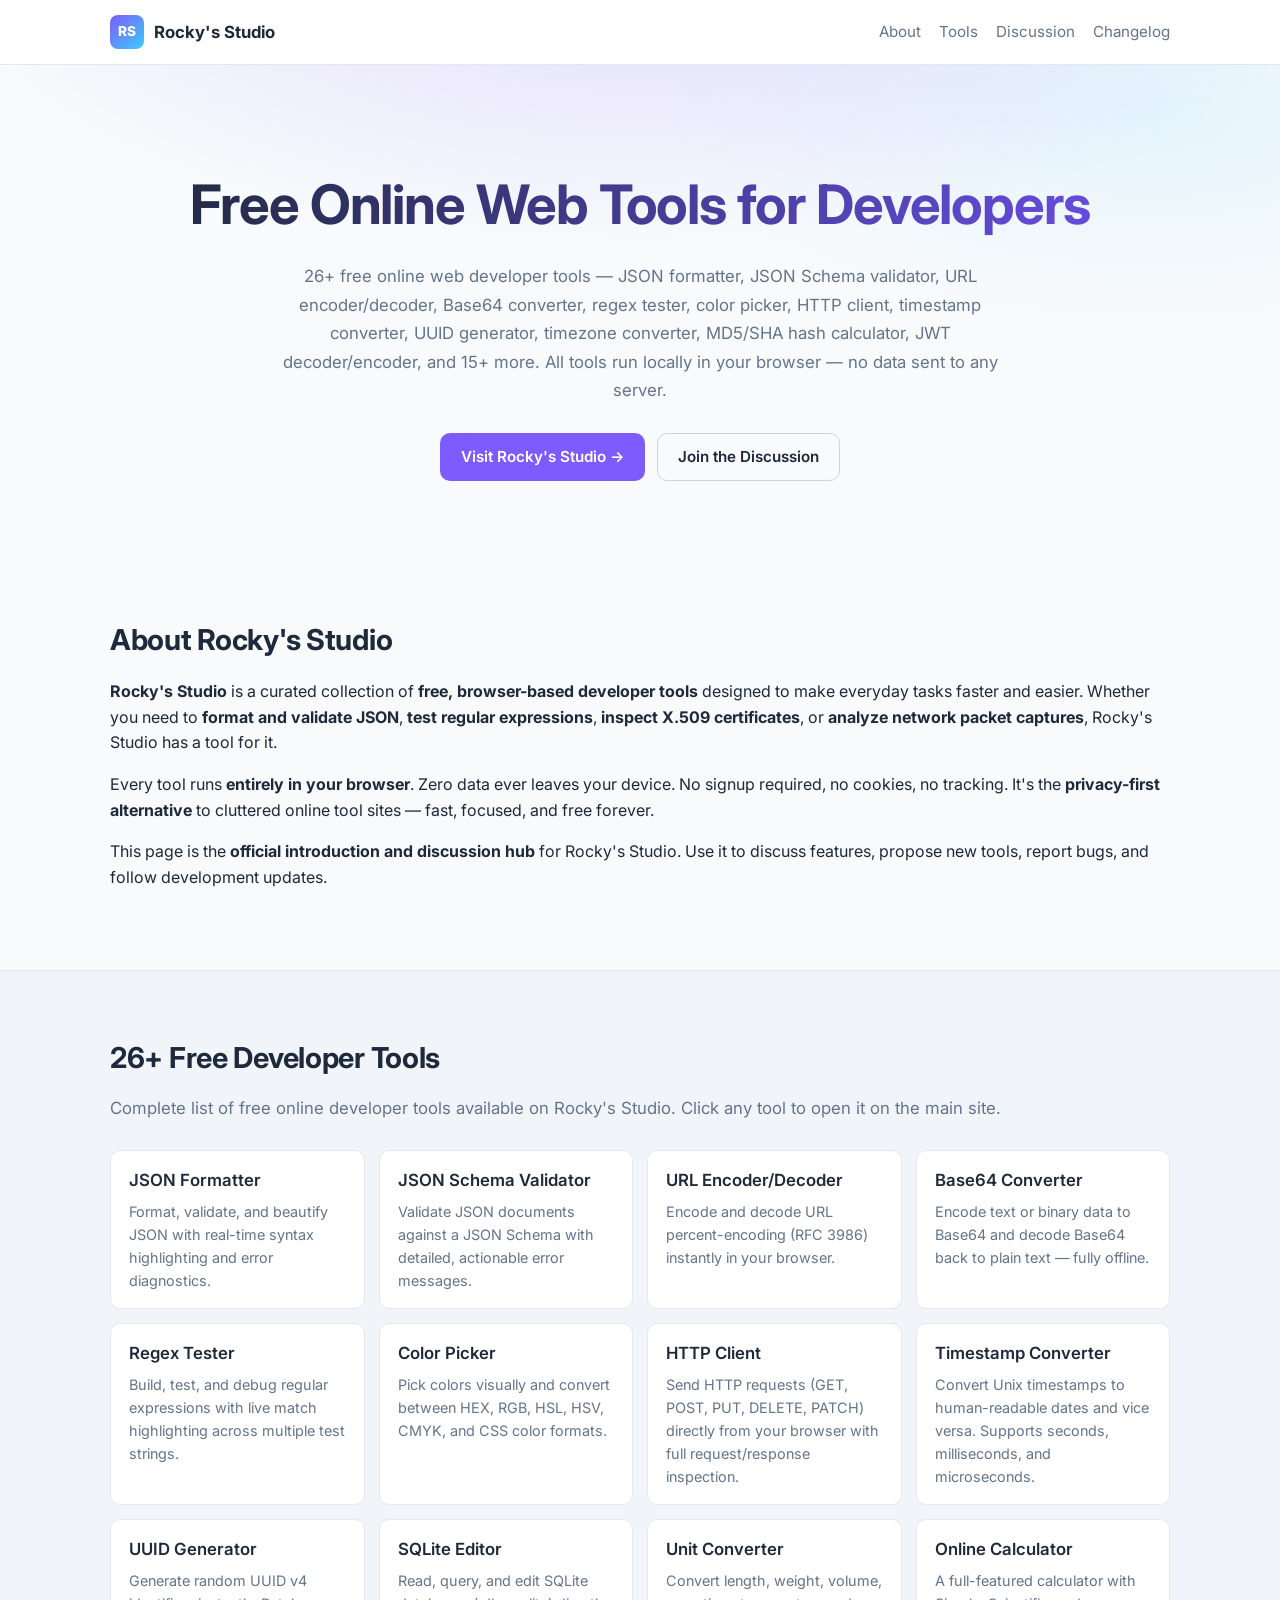
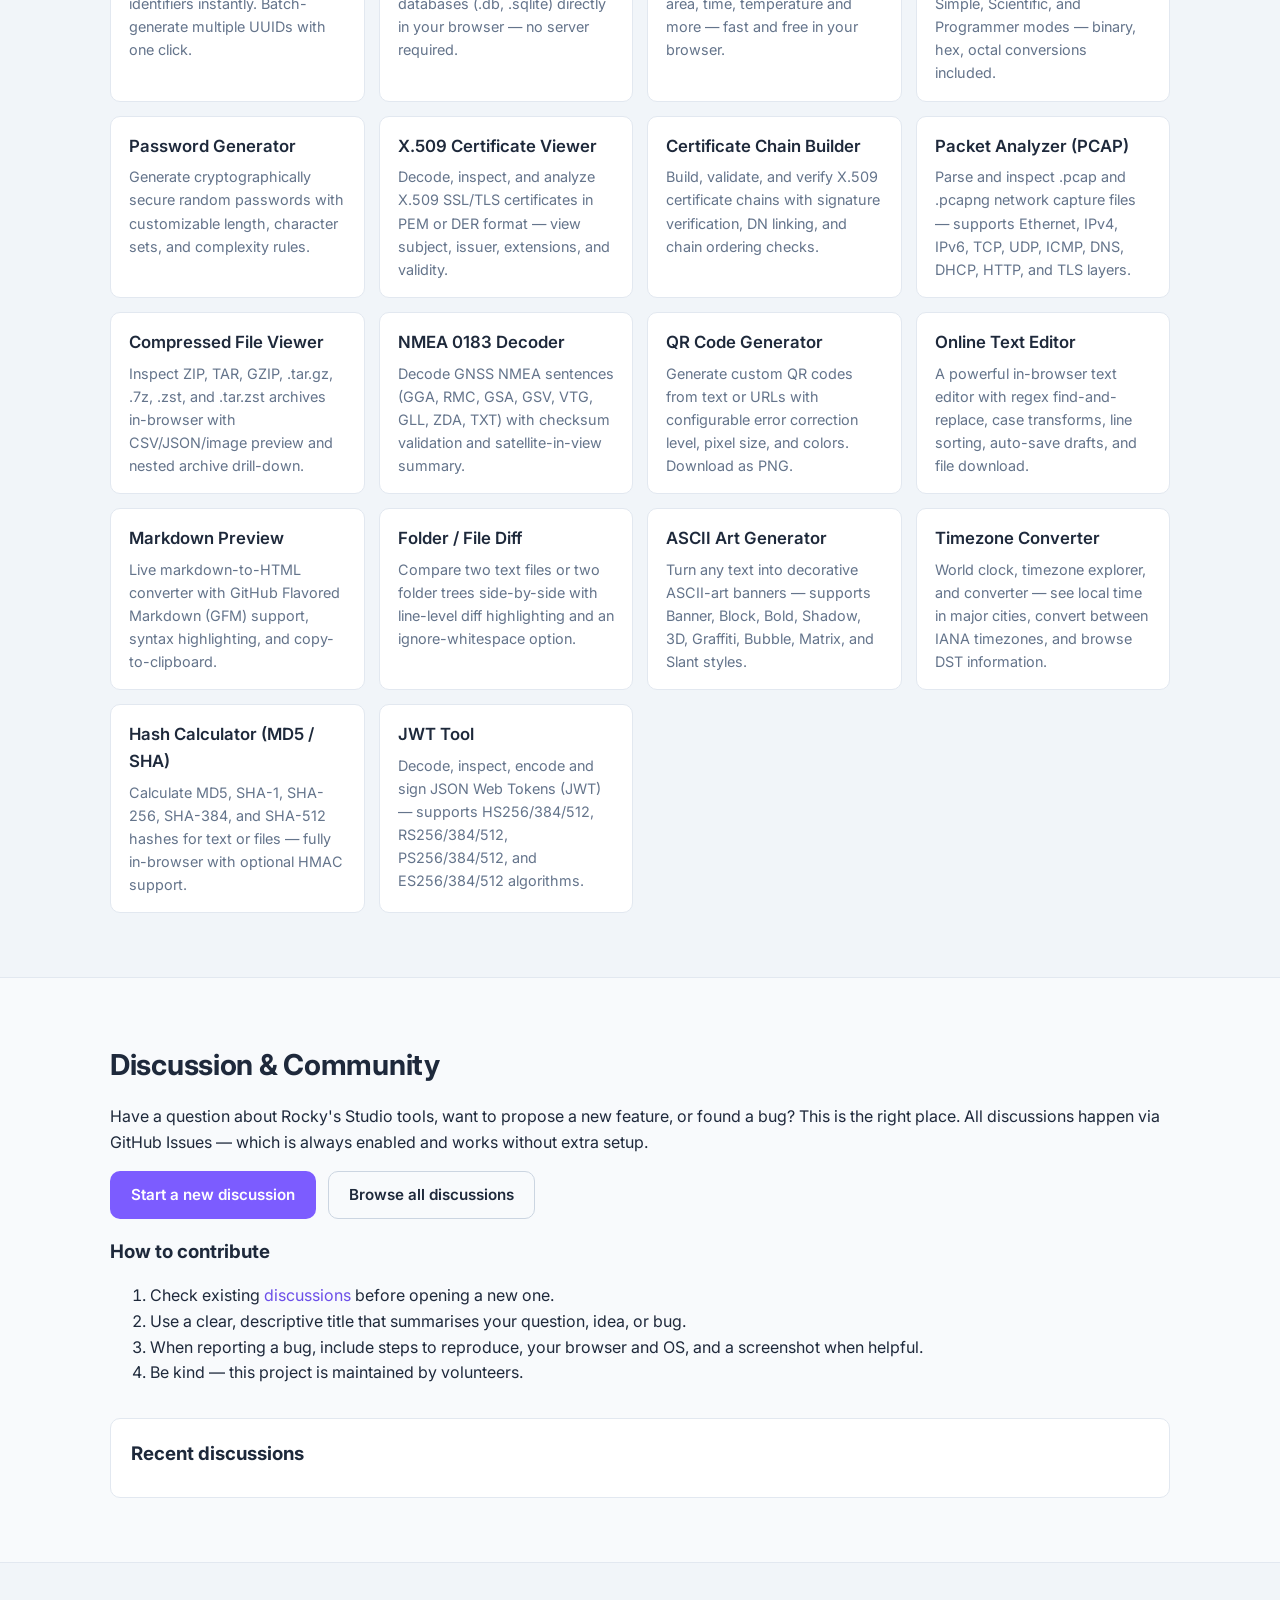
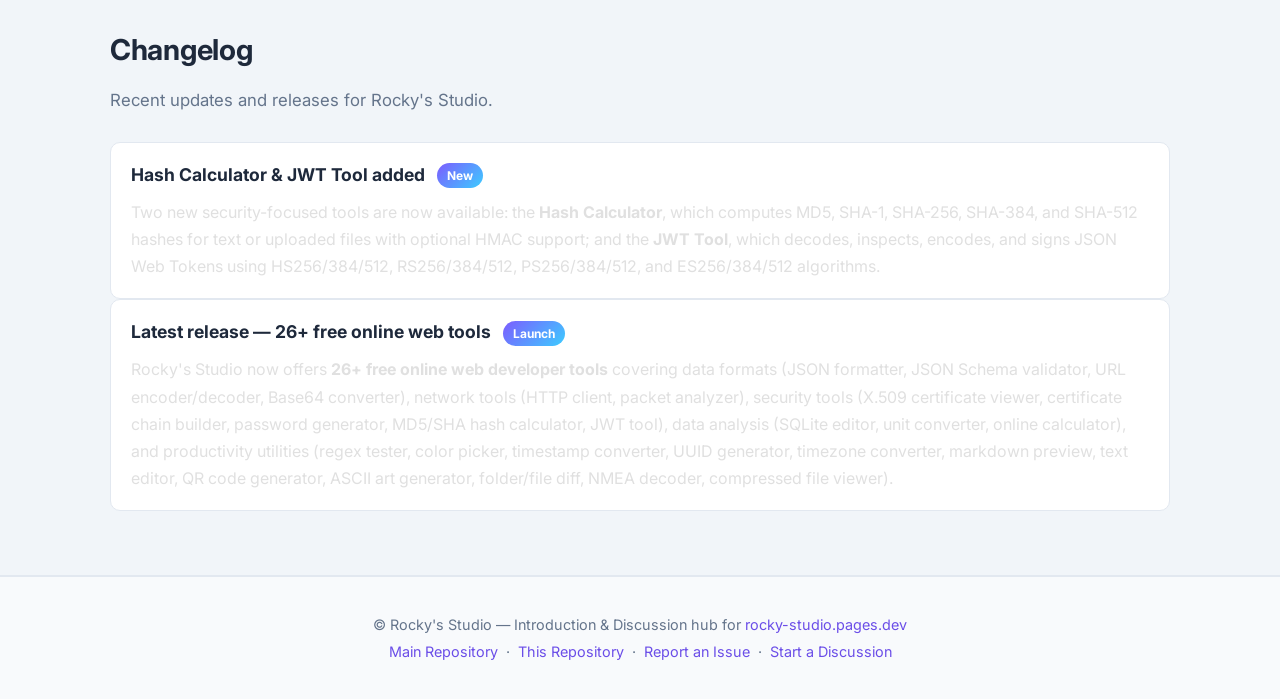
==== commit 9dc46b5c: "feat: Update Content with New Tools Co-authored-by: traeagent <traeagent@users.noreply.github.com>" ====
--- a/index.html
+++ b/index.html
@@ -15,8 +15,8 @@
   <!-- Primary Meta Tags -->
   <title>Rocky's Studio - Free Online Web Tools for Developers</title>
   <meta name="title" content="Rocky's Studio - Free Online Web Tools for Developers" />
-  <meta name="description" content="Rocky's Studio - Free online web tools for developers. JSON formatter, JSON Schema validator, URL encoder, Base64 converter, regex tester, color picker, HTTP client, timestamp converter, UUID generator, timezone converter, and 20+ more. All tools run locally in your browser — no data sent to any server." />
-  <meta name="keywords" content="JSON formatter, JSON Schema validator, URL encoder, Base64 converter, regex tester, color picker, HTTP client, timestamp converter, UUID generator, timezone converter, web tools, dev tools, free online tools, Rocky's Studio, SQLite editor, unit converter, calculator, password generator, QR code generator" />
+  <meta name="description" content="Rocky's Studio - Free online web tools for developers. JSON formatter, JSON Schema validator, URL encoder, Base64 converter, regex tester, color picker, HTTP client, timestamp converter, UUID generator, timezone converter, MD5/SHA hash calculator, JWT decoder, and 20+ more. All tools run locally in your browser — no data sent to any server." />
+  <meta name="keywords" content="JSON formatter, JSON Schema validator, URL encoder, Base64 converter, regex tester, color picker, HTTP client, timestamp converter, UUID generator, timezone converter, MD5, SHA, SHA-256, hash calculator, HMAC, JWT, JWT decoder, JWT encoder, web tools, dev tools, free online tools, Rocky's Studio, SQLite editor, unit converter, calculator, password generator, QR code generator" />
   <meta name="author" content="Rocky's Studio" />
   <meta name="robots" content="index, follow, max-image-preview:large, max-snippet:-1, max-video-preview:-1" />
 
@@ -25,7 +25,7 @@
 
   <!-- Open Graph -->
   <meta property="og:title" content="Rocky's Studio - Free Online Web Tools for Developers" />
-  <meta property="og:description" content="24+ free online web tools for developers — JSON formatter, URL encoder, Base64 converter, regex tester, timestamp converter, and more. All tools work locally in your browser." />
+  <meta property="og:description" content="26+ free online web tools for developers — JSON formatter, URL encoder, Base64 converter, regex tester, timestamp converter, MD5/SHA hash calculator, JWT tool, and more. All tools work locally in your browser." />
   <meta property="og:type" content="website" />
   <meta property="og:url" content="https://pengpengpeng666.github.io/rocky_studio/" />
   <meta property="og:site_name" content="Rocky's Studio" />
@@ -42,7 +42,7 @@
   <meta name="twitter:card" content="summary_large_image" />
   <meta name="twitter:url" content="https://pengpengpeng666.github.io/rocky_studio/" />
   <meta name="twitter:title" content="Rocky's Studio - Free Online Web Tools for Developers" />
-  <meta name="twitter:description" content="24+ free online web tools for developers — JSON formatter, URL encoder, Base64 converter, regex tester, timestamp converter, and more. All tools run locally in your browser." />
+  <meta name="twitter:description" content="26+ free online web tools for developers — JSON formatter, URL encoder, Base64 converter, regex tester, timestamp converter, MD5/SHA hash calculator, JWT tool, and more. All tools run locally in your browser." />
   <meta name="twitter:image" content="https://pengpengpeng666.github.io/rocky_studio/assets/og-image.svg" />
   <meta name="twitter:site" content="@rockystudio" />
 
@@ -114,7 +114,7 @@
     "@context": "https://schema.org",
     "@type": "CollectionPage",
     "name": "Rocky's Studio - Free Online Web Tools for Developers",
-    "description": "24+ free online web developer tools — JSON formatter, JSON Schema validator, URL encoder/decoder, Base64 converter, regex tester, color picker, HTTP client, timestamp converter, UUID generator, timezone converter, SQLite editor, unit converter, calculator, password generator, X.509 certificate viewer, certificate chain builder, packet analyzer, compressed file viewer, NMEA decoder, QR code generator, text editor, markdown preview, folder/file diff, and ASCII art generator. All tools run locally in your browser — no data sent to any server.",
+    "description": "26+ free online web developer tools — JSON formatter, JSON Schema validator, URL encoder/decoder, Base64 converter, regex tester, color picker, HTTP client, timestamp converter, UUID generator, timezone converter, SQLite editor, unit converter, calculator, password generator, X.509 certificate viewer, certificate chain builder, packet analyzer, compressed file viewer, NMEA decoder, QR code generator, text editor, markdown preview, folder/file diff, ASCII art generator, MD5/SHA hash calculator, and JWT tool. All tools run locally in your browser — no data sent to any server.",
     "url": "https://pengpengpeng666.github.io/rocky_studio/",
     "inLanguage": "en",
     "isPartOf": {
@@ -131,7 +131,7 @@
       "@type": "ItemList",
       "name": "Available Tools",
       "description": "List of all free online tools available on Rocky's Studio",
-      "numberOfItems": 24,
+      "numberOfItems": 26,
       "itemListElement": [
         {"@type": "ListItem", "position": 1,  "name": "JSON Formatter",             "url": "https://rocky-studio.pages.dev/tools/json-formatter"},
         {"@type": "ListItem", "position": 2,  "name": "JSON Schema Validator",      "url": "https://rocky-studio.pages.dev/tools/json-schema-validator"},
@@ -156,7 +156,9 @@
         {"@type": "ListItem", "position": 21, "name": "Markdown Preview",           "url": "https://rocky-studio.pages.dev/tools/markdown"},
         {"@type": "ListItem", "position": 22, "name": "Folder / File Diff",         "url": "https://rocky-studio.pages.dev/tools/folder-file-diff"},
         {"@type": "ListItem", "position": 23, "name": "ASCII Art Generator",        "url": "https://rocky-studio.pages.dev/tools/ascii-art-generator"},
-        {"@type": "ListItem", "position": 24, "name": "Timezone Converter",         "url": "https://rocky-studio.pages.dev/tools/timezone"}
+        {"@type": "ListItem", "position": 24, "name": "Timezone Converter",         "url": "https://rocky-studio.pages.dev/tools/timezone"},
+        {"@type": "ListItem", "position": 25, "name": "Hash Calculator (MD5/SHA)",  "url": "https://rocky-studio.pages.dev/tools/hash-calculator"},
+        {"@type": "ListItem", "position": 26, "name": "JWT Tool",                   "url": "https://rocky-studio.pages.dev/tools/jwt"}
       ]
     },
     "mainEntityOfPage": "https://pengpengpeng666.github.io/rocky_studio/",
@@ -210,7 +212,7 @@
     <section class="hero" aria-label="Introduction">
       <div class="container">
         <h1>Free Online Web Tools for Developers</h1>
-        <p class="subtitle">24+ free online web developer tools — JSON formatter, JSON Schema validator, URL encoder/decoder, Base64 converter, regex tester, color picker, HTTP client, timestamp converter, UUID generator, timezone converter, and 15+ more. All tools run locally in your browser — no data sent to any server.</p>
+        <p class="subtitle">26+ free online web developer tools — JSON formatter, JSON Schema validator, URL encoder/decoder, Base64 converter, regex tester, color picker, HTTP client, timestamp converter, UUID generator, timezone converter, MD5/SHA hash calculator, JWT decoder/encoder, and 15+ more. All tools run locally in your browser — no data sent to any server.</p>
         <div class="hero-cta">
           <a class="btn btn-primary" href="https://rocky-studio.pages.dev" target="_blank" rel="noopener noreferrer">Visit Rocky's Studio →</a>
           <a class="btn btn-ghost" href="#discuss">Join the Discussion</a>
@@ -235,7 +237,7 @@
 
     <section id="tools" class="section section-alt" aria-labelledby="tools-heading">
       <div class="container">
-        <h2 id="tools-heading">24+ Free Developer Tools</h2>
+        <h2 id="tools-heading">26+ Free Developer Tools</h2>
         <p class="section-lead">Complete list of free online developer tools available on Rocky's Studio. Click any tool to open it on the main site.</p>
         <div class="tool-grid" role="list">
           <a class="tool-card" href="https://rocky-studio.pages.dev/tools/json-formatter" target="_blank" rel="noopener noreferrer" role="listitem">
@@ -333,6 +335,14 @@
           <a class="tool-card" href="https://rocky-studio.pages.dev/tools/timezone" target="_blank" rel="noopener noreferrer" role="listitem">
             <h3>Timezone Converter</h3>
             <p>World clock, timezone explorer, and converter — see local time in major cities, convert between IANA timezones, and browse DST information.</p>
+          </a>
+          <a class="tool-card" href="https://rocky-studio.pages.dev/tools/hash-calculator" target="_blank" rel="noopener noreferrer" role="listitem">
+            <h3>Hash Calculator (MD5 / SHA)</h3>
+            <p>Calculate MD5, SHA-1, SHA-256, SHA-384, and SHA-512 hashes for text or files — fully in-browser with optional HMAC support.</p>
+          </a>
+          <a class="tool-card" href="https://rocky-studio.pages.dev/tools/jwt" target="_blank" rel="noopener noreferrer" role="listitem">
+            <h3>JWT Tool</h3>
+            <p>Decode, inspect, encode and sign JSON Web Tokens (JWT) — supports HS256/384/512, RS256/384/512, PS256/384/512, and ES256/384/512 algorithms.</p>
           </a>
         </div>
       </div>
@@ -382,9 +392,15 @@
         <h2 id="changelog-heading">Changelog</h2>
         <p class="section-lead">Recent updates and releases for Rocky's Studio.</p>
         <article class="changelog-entry">
-          <h3>Latest release — 24+ free online web tools <span class="tag">Launch</span></h3>
+          <h3>Hash Calculator &amp; JWT Tool added <span class="tag">New</span></h3>
           <p>
-            Rocky's Studio launches with <strong>24+ free online web developer tools</strong> covering data formats (JSON formatter, JSON Schema validator, URL encoder/decoder, Base64 converter), network tools (HTTP client, packet analyzer), security tools (X.509 certificate viewer, certificate chain builder, password generator), data analysis (SQLite editor, unit converter, online calculator), and productivity utilities (regex tester, color picker, timestamp converter, UUID generator, timezone converter, markdown preview, text editor, QR code generator, ASCII art generator, folder/file diff, NMEA decoder, compressed file viewer).
+            Two new security-focused tools are now available: the <strong>Hash Calculator</strong>, which computes MD5, SHA-1, SHA-256, SHA-384, and SHA-512 hashes for text or uploaded files with optional HMAC support; and the <strong>JWT Tool</strong>, which decodes, inspects, encodes, and signs JSON Web Tokens using HS256/384/512, RS256/384/512, PS256/384/512, and ES256/384/512 algorithms.
+          </p>
+        </article>
+        <article class="changelog-entry">
+          <h3>Latest release — 26+ free online web tools <span class="tag">Launch</span></h3>
+          <p>
+            Rocky's Studio now offers <strong>26+ free online web developer tools</strong> covering data formats (JSON formatter, JSON Schema validator, URL encoder/decoder, Base64 converter), network tools (HTTP client, packet analyzer), security tools (X.509 certificate viewer, certificate chain builder, password generator, MD5/SHA hash calculator, JWT tool), data analysis (SQLite editor, unit converter, online calculator), and productivity utilities (regex tester, color picker, timestamp converter, UUID generator, timezone converter, markdown preview, text editor, QR code generator, ASCII art generator, folder/file diff, NMEA decoder, compressed file viewer).
           </p>
         </article>
       </div>
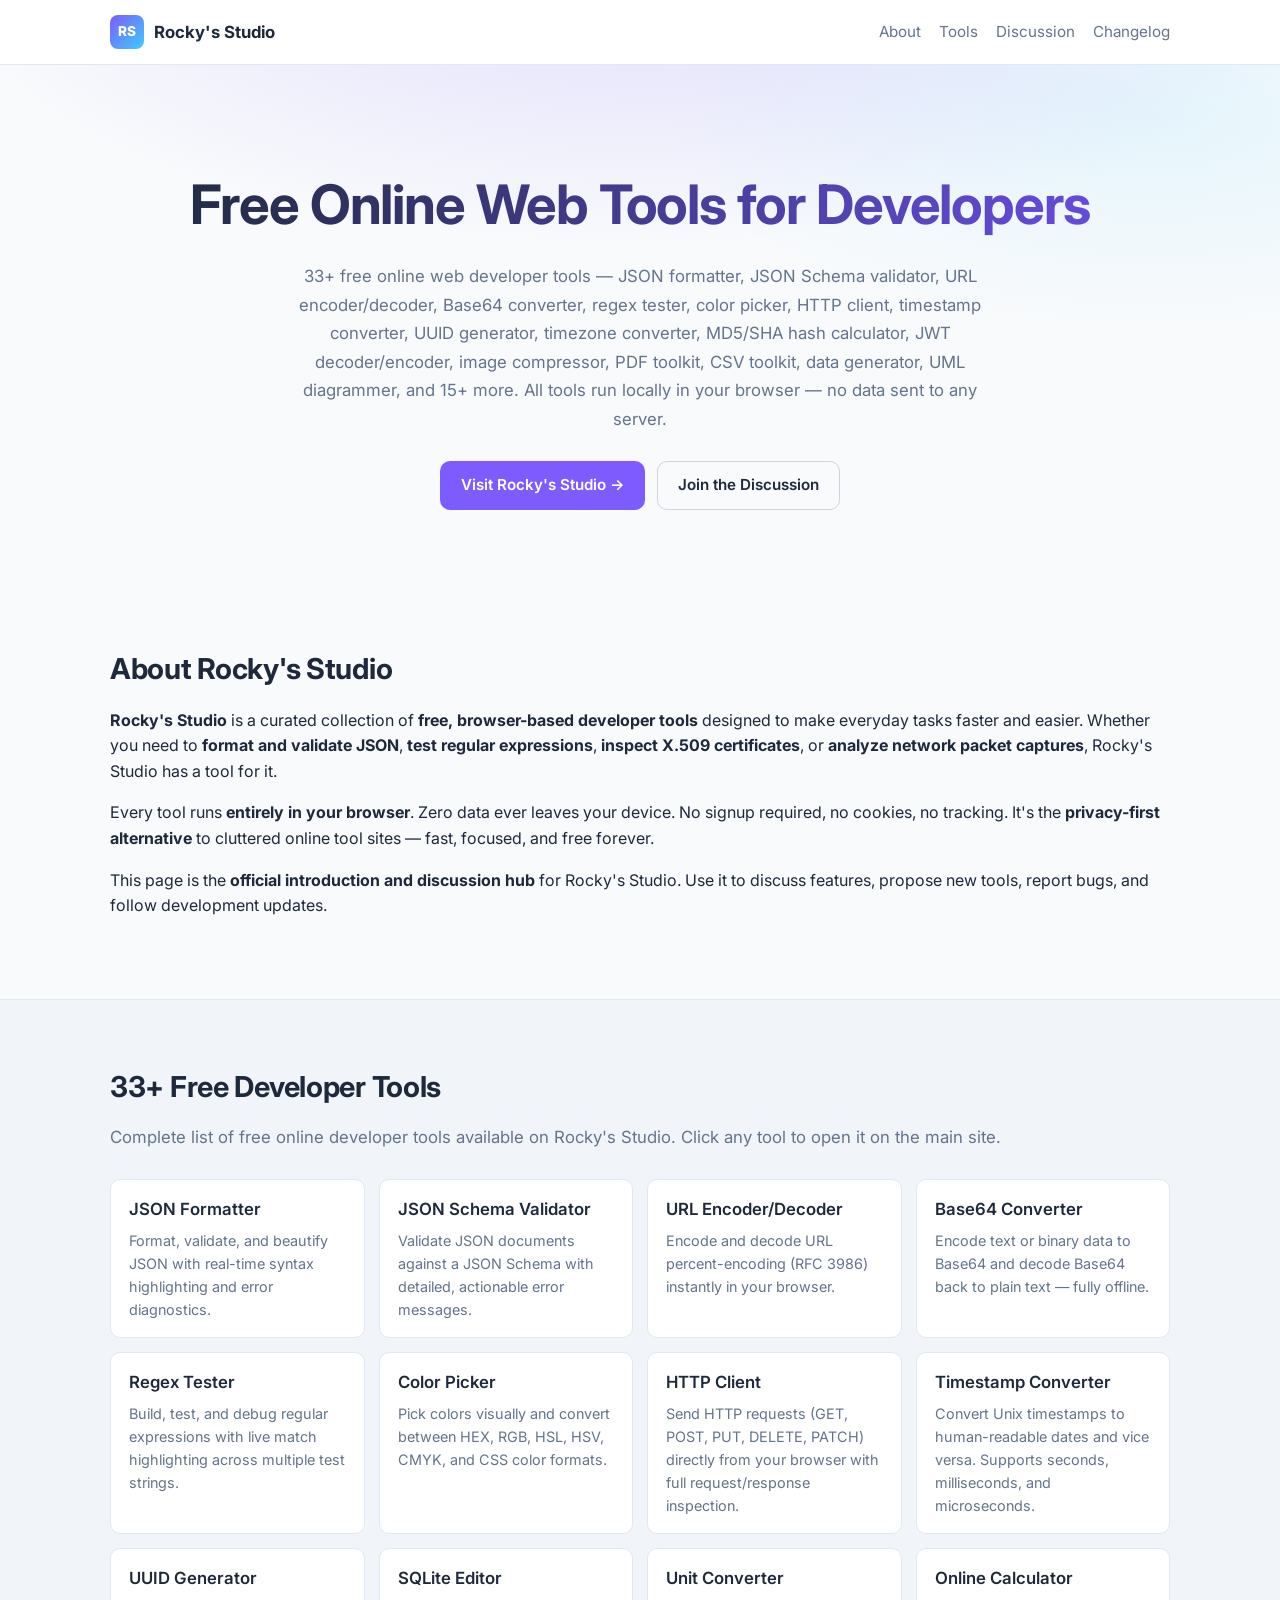
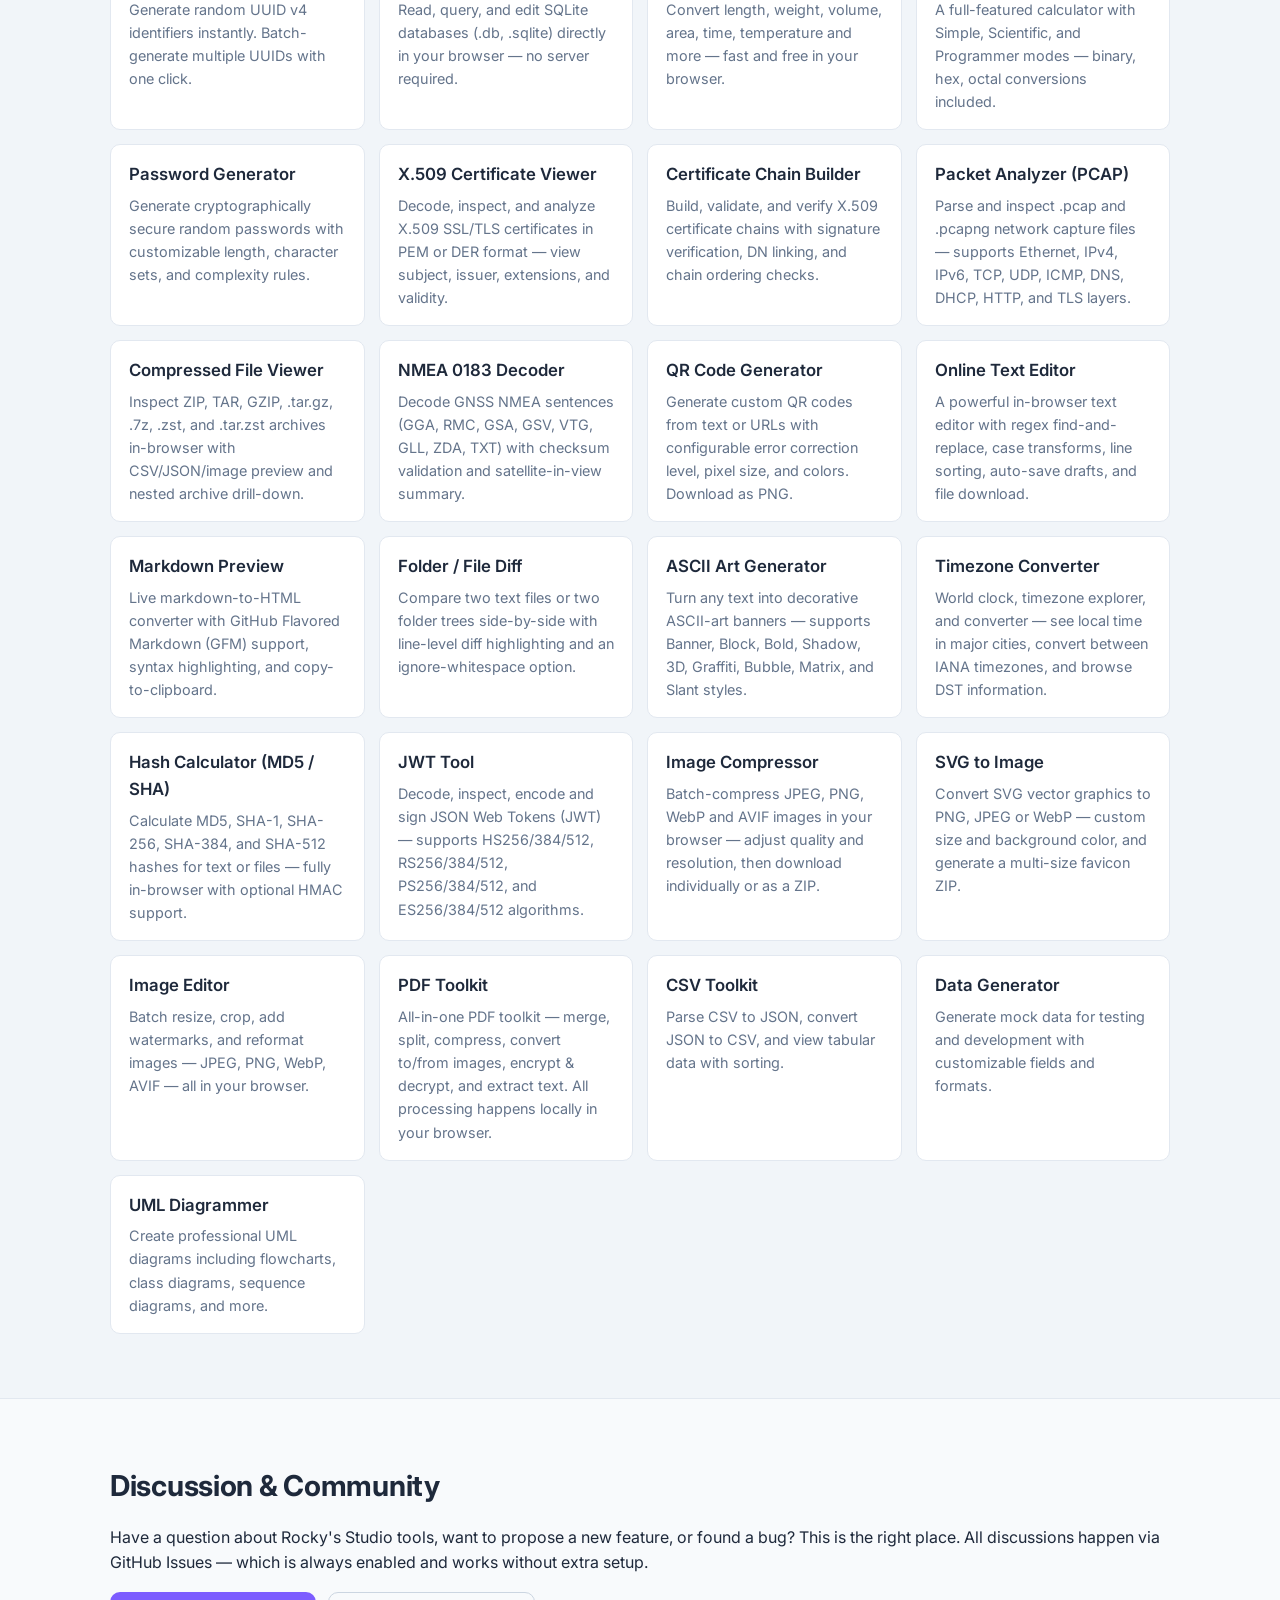
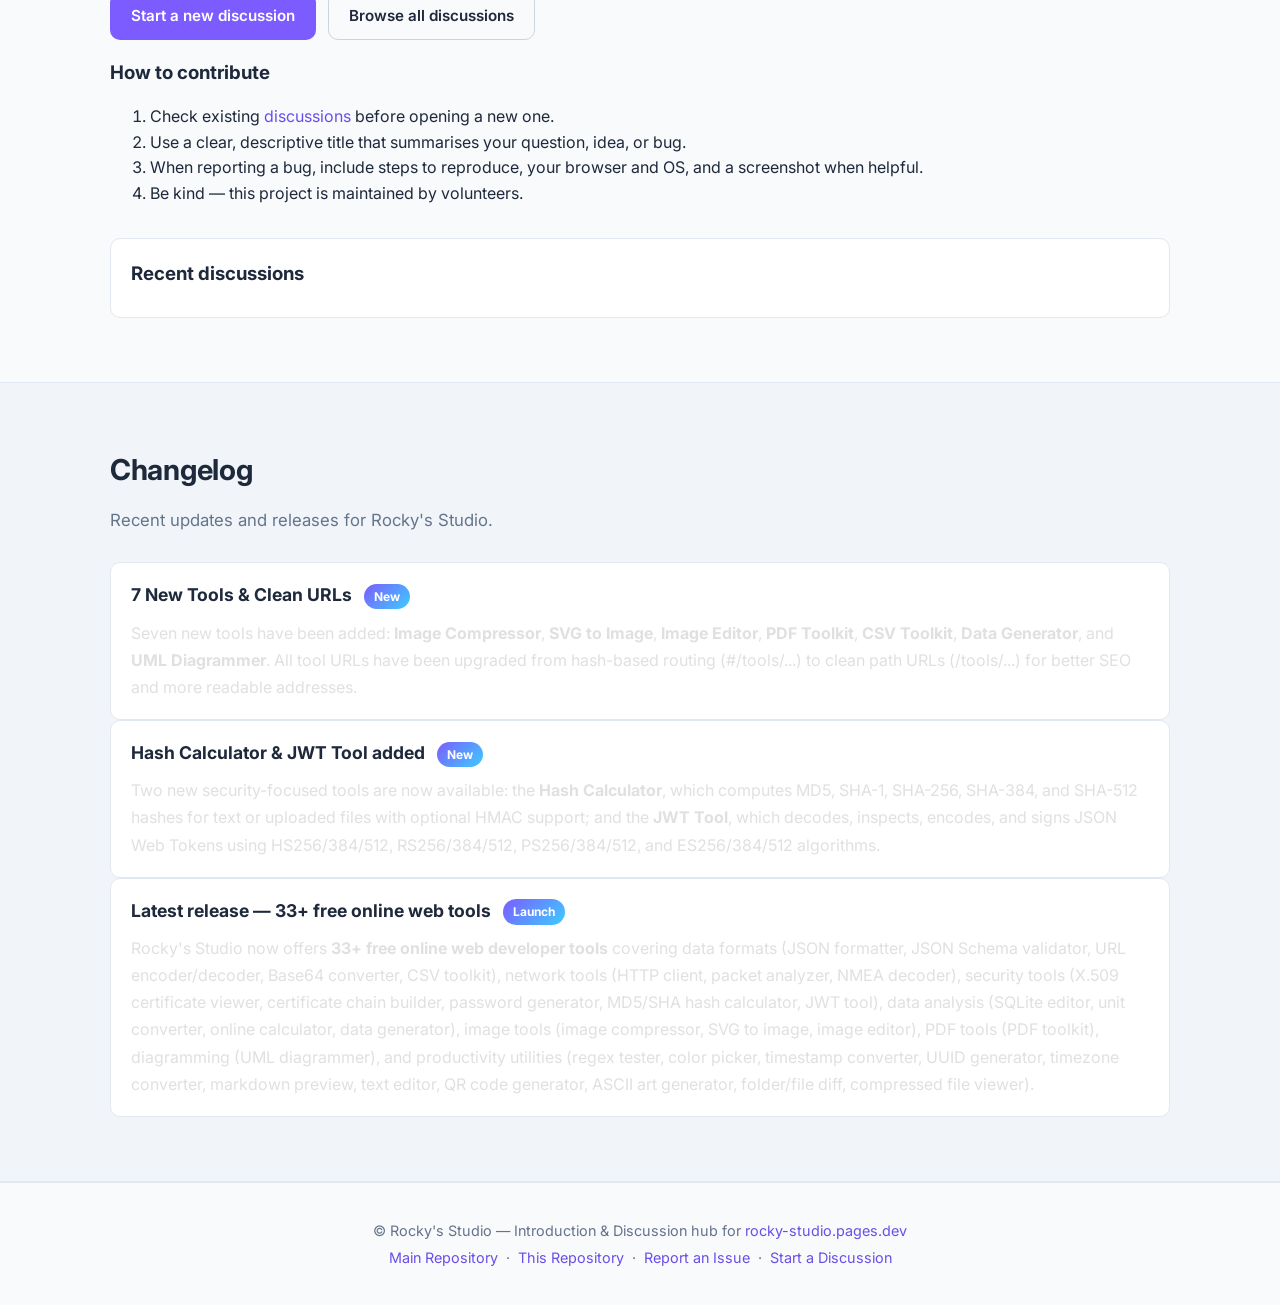
==== commit 3c52752d: "Sync with rocky-studio.pages.dev: clean URLs and 7 new tools - Remove hash-based URL (#/) from READM" ====
--- a/index.html
+++ b/index.html
@@ -15,8 +15,8 @@
   <!-- Primary Meta Tags -->
   <title>Rocky's Studio - Free Online Web Tools for Developers</title>
   <meta name="title" content="Rocky's Studio - Free Online Web Tools for Developers" />
-  <meta name="description" content="Rocky's Studio - Free online web tools for developers. JSON formatter, JSON Schema validator, URL encoder, Base64 converter, regex tester, color picker, HTTP client, timestamp converter, UUID generator, timezone converter, MD5/SHA hash calculator, JWT decoder, and 20+ more. All tools run locally in your browser — no data sent to any server." />
-  <meta name="keywords" content="JSON formatter, JSON Schema validator, URL encoder, Base64 converter, regex tester, color picker, HTTP client, timestamp converter, UUID generator, timezone converter, MD5, SHA, SHA-256, hash calculator, HMAC, JWT, JWT decoder, JWT encoder, web tools, dev tools, free online tools, Rocky's Studio, SQLite editor, unit converter, calculator, password generator, QR code generator" />
+  <meta name="description" content="Rocky's Studio - Free online web tools for developers. JSON formatter, JSON Schema validator, URL encoder, Base64 converter, regex tester, color picker, HTTP client, timestamp converter, UUID generator, timezone converter, MD5/SHA hash calculator, JWT decoder, image compressor, PDF toolkit, CSV toolkit, data generator, UML diagrammer, and 20+ more. All tools run locally in your browser — no data sent to any server." />
+  <meta name="keywords" content="JSON formatter, JSON Schema validator, URL encoder, Base64 converter, regex tester, color picker, HTTP client, timestamp converter, UUID generator, timezone converter, MD5, SHA, SHA-256, hash calculator, HMAC, JWT, JWT decoder, JWT encoder, web tools, dev tools, free online tools, Rocky's Studio, SQLite editor, unit converter, calculator, password generator, QR code generator, image compressor, PDF toolkit, CSV toolkit, data generator, UML diagrammer, SVG converter, image editor" />
   <meta name="author" content="Rocky's Studio" />
   <meta name="robots" content="index, follow, max-image-preview:large, max-snippet:-1, max-video-preview:-1" />
 
@@ -25,7 +25,7 @@
 
   <!-- Open Graph -->
   <meta property="og:title" content="Rocky's Studio - Free Online Web Tools for Developers" />
-  <meta property="og:description" content="26+ free online web tools for developers — JSON formatter, URL encoder, Base64 converter, regex tester, timestamp converter, MD5/SHA hash calculator, JWT tool, and more. All tools work locally in your browser." />
+  <meta property="og:description" content="33+ free online web tools for developers — JSON formatter, URL encoder, Base64 converter, regex tester, timestamp converter, MD5/SHA hash calculator, JWT tool, image compressor, PDF toolkit, and more. All tools work locally in your browser." />
   <meta property="og:type" content="website" />
   <meta property="og:url" content="https://pengpengpeng666.github.io/rocky_studio/" />
   <meta property="og:site_name" content="Rocky's Studio" />
@@ -42,7 +42,7 @@
   <meta name="twitter:card" content="summary_large_image" />
   <meta name="twitter:url" content="https://pengpengpeng666.github.io/rocky_studio/" />
   <meta name="twitter:title" content="Rocky's Studio - Free Online Web Tools for Developers" />
-  <meta name="twitter:description" content="26+ free online web tools for developers — JSON formatter, URL encoder, Base64 converter, regex tester, timestamp converter, MD5/SHA hash calculator, JWT tool, and more. All tools run locally in your browser." />
+  <meta name="twitter:description" content="33+ free online web tools for developers — JSON formatter, URL encoder, Base64 converter, regex tester, timestamp converter, MD5/SHA hash calculator, JWT tool, image compressor, PDF toolkit, and more. All tools run locally in your browser." />
   <meta name="twitter:image" content="https://pengpengpeng666.github.io/rocky_studio/assets/og-image.svg" />
   <meta name="twitter:site" content="@rockystudio" />
 
@@ -114,7 +114,7 @@
     "@context": "https://schema.org",
     "@type": "CollectionPage",
     "name": "Rocky's Studio - Free Online Web Tools for Developers",
-    "description": "26+ free online web developer tools — JSON formatter, JSON Schema validator, URL encoder/decoder, Base64 converter, regex tester, color picker, HTTP client, timestamp converter, UUID generator, timezone converter, SQLite editor, unit converter, calculator, password generator, X.509 certificate viewer, certificate chain builder, packet analyzer, compressed file viewer, NMEA decoder, QR code generator, text editor, markdown preview, folder/file diff, ASCII art generator, MD5/SHA hash calculator, and JWT tool. All tools run locally in your browser — no data sent to any server.",
+    "description": "33+ free online web developer tools — JSON formatter, JSON Schema validator, URL encoder/decoder, Base64 converter, regex tester, color picker, HTTP client, timestamp converter, UUID generator, timezone converter, SQLite editor, unit converter, calculator, password generator, X.509 certificate viewer, certificate chain builder, packet analyzer, compressed file viewer, NMEA decoder, QR code generator, text editor, markdown preview, folder/file diff, ASCII art generator, MD5/SHA hash calculator, JWT tool, image compressor, SVG to image, image editor, PDF toolkit, CSV toolkit, data generator, UML diagrammer. All tools run locally in your browser — no data sent to any server.",
     "url": "https://pengpengpeng666.github.io/rocky_studio/",
     "inLanguage": "en",
     "isPartOf": {
@@ -131,7 +131,7 @@
       "@type": "ItemList",
       "name": "Available Tools",
       "description": "List of all free online tools available on Rocky's Studio",
-      "numberOfItems": 26,
+      "numberOfItems": 33,
       "itemListElement": [
         {"@type": "ListItem", "position": 1,  "name": "JSON Formatter",             "url": "https://rocky-studio.pages.dev/tools/json-formatter"},
         {"@type": "ListItem", "position": 2,  "name": "JSON Schema Validator",      "url": "https://rocky-studio.pages.dev/tools/json-schema-validator"},
@@ -158,7 +158,14 @@
         {"@type": "ListItem", "position": 23, "name": "ASCII Art Generator",        "url": "https://rocky-studio.pages.dev/tools/ascii-art-generator"},
         {"@type": "ListItem", "position": 24, "name": "Timezone Converter",         "url": "https://rocky-studio.pages.dev/tools/timezone"},
         {"@type": "ListItem", "position": 25, "name": "Hash Calculator (MD5/SHA)",  "url": "https://rocky-studio.pages.dev/tools/hash-calculator"},
-        {"@type": "ListItem", "position": 26, "name": "JWT Tool",                   "url": "https://rocky-studio.pages.dev/tools/jwt"}
+        {"@type": "ListItem", "position": 26, "name": "JWT Tool",                   "url": "https://rocky-studio.pages.dev/tools/jwt"},
+        {"@type": "ListItem", "position": 27, "name": "Image Compressor",          "url": "https://rocky-studio.pages.dev/tools/image-compressor"},
+        {"@type": "ListItem", "position": 28, "name": "SVG to Image",              "url": "https://rocky-studio.pages.dev/tools/svg-converter"},
+        {"@type": "ListItem", "position": 29, "name": "Image Editor",              "url": "https://rocky-studio.pages.dev/tools/image-editor"},
+        {"@type": "ListItem", "position": 30, "name": "PDF Toolkit",               "url": "https://rocky-studio.pages.dev/tools/pdf-toolkit"},
+        {"@type": "ListItem", "position": 31, "name": "CSV Toolkit",               "url": "https://rocky-studio.pages.dev/tools/csv-toolkit"},
+        {"@type": "ListItem", "position": 32, "name": "Data Generator",            "url": "https://rocky-studio.pages.dev/tools/data-generator"},
+        {"@type": "ListItem", "position": 33, "name": "UML Diagrammer",            "url": "https://rocky-studio.pages.dev/tools/uml-diagrammer"}
       ]
     },
     "mainEntityOfPage": "https://pengpengpeng666.github.io/rocky_studio/",
@@ -212,7 +219,7 @@
     <section class="hero" aria-label="Introduction">
       <div class="container">
         <h1>Free Online Web Tools for Developers</h1>
-        <p class="subtitle">26+ free online web developer tools — JSON formatter, JSON Schema validator, URL encoder/decoder, Base64 converter, regex tester, color picker, HTTP client, timestamp converter, UUID generator, timezone converter, MD5/SHA hash calculator, JWT decoder/encoder, and 15+ more. All tools run locally in your browser — no data sent to any server.</p>
+        <p class="subtitle">33+ free online web developer tools — JSON formatter, JSON Schema validator, URL encoder/decoder, Base64 converter, regex tester, color picker, HTTP client, timestamp converter, UUID generator, timezone converter, MD5/SHA hash calculator, JWT decoder/encoder, image compressor, PDF toolkit, CSV toolkit, data generator, UML diagrammer, and 15+ more. All tools run locally in your browser — no data sent to any server.</p>
         <div class="hero-cta">
           <a class="btn btn-primary" href="https://rocky-studio.pages.dev" target="_blank" rel="noopener noreferrer">Visit Rocky's Studio →</a>
           <a class="btn btn-ghost" href="#discuss">Join the Discussion</a>
@@ -237,7 +244,7 @@
 
     <section id="tools" class="section section-alt" aria-labelledby="tools-heading">
       <div class="container">
-        <h2 id="tools-heading">26+ Free Developer Tools</h2>
+        <h2 id="tools-heading">33+ Free Developer Tools</h2>
         <p class="section-lead">Complete list of free online developer tools available on Rocky's Studio. Click any tool to open it on the main site.</p>
         <div class="tool-grid" role="list">
           <a class="tool-card" href="https://rocky-studio.pages.dev/tools/json-formatter" target="_blank" rel="noopener noreferrer" role="listitem">
@@ -343,6 +350,34 @@
           <a class="tool-card" href="https://rocky-studio.pages.dev/tools/jwt" target="_blank" rel="noopener noreferrer" role="listitem">
             <h3>JWT Tool</h3>
             <p>Decode, inspect, encode and sign JSON Web Tokens (JWT) — supports HS256/384/512, RS256/384/512, PS256/384/512, and ES256/384/512 algorithms.</p>
+          </a>
+          <a class="tool-card" href="https://rocky-studio.pages.dev/tools/image-compressor" target="_blank" rel="noopener noreferrer" role="listitem">
+            <h3>Image Compressor</h3>
+            <p>Batch-compress JPEG, PNG, WebP and AVIF images in your browser — adjust quality and resolution, then download individually or as a ZIP.</p>
+          </a>
+          <a class="tool-card" href="https://rocky-studio.pages.dev/tools/svg-converter" target="_blank" rel="noopener noreferrer" role="listitem">
+            <h3>SVG to Image</h3>
+            <p>Convert SVG vector graphics to PNG, JPEG or WebP — custom size and background color, and generate a multi-size favicon ZIP.</p>
+          </a>
+          <a class="tool-card" href="https://rocky-studio.pages.dev/tools/image-editor" target="_blank" rel="noopener noreferrer" role="listitem">
+            <h3>Image Editor</h3>
+            <p>Batch resize, crop, add watermarks, and reformat images — JPEG, PNG, WebP, AVIF — all in your browser.</p>
+          </a>
+          <a class="tool-card" href="https://rocky-studio.pages.dev/tools/pdf-toolkit" target="_blank" rel="noopener noreferrer" role="listitem">
+            <h3>PDF Toolkit</h3>
+            <p>All-in-one PDF toolkit — merge, split, compress, convert to/from images, encrypt &amp; decrypt, and extract text. All processing happens locally in your browser.</p>
+          </a>
+          <a class="tool-card" href="https://rocky-studio.pages.dev/tools/csv-toolkit" target="_blank" rel="noopener noreferrer" role="listitem">
+            <h3>CSV Toolkit</h3>
+            <p>Parse CSV to JSON, convert JSON to CSV, and view tabular data with sorting.</p>
+          </a>
+          <a class="tool-card" href="https://rocky-studio.pages.dev/tools/data-generator" target="_blank" rel="noopener noreferrer" role="listitem">
+            <h3>Data Generator</h3>
+            <p>Generate mock data for testing and development with customizable fields and formats.</p>
+          </a>
+          <a class="tool-card" href="https://rocky-studio.pages.dev/tools/uml-diagrammer" target="_blank" rel="noopener noreferrer" role="listitem">
+            <h3>UML Diagrammer</h3>
+            <p>Create professional UML diagrams including flowcharts, class diagrams, sequence diagrams, and more.</p>
           </a>
         </div>
       </div>
@@ -392,15 +427,21 @@
         <h2 id="changelog-heading">Changelog</h2>
         <p class="section-lead">Recent updates and releases for Rocky's Studio.</p>
         <article class="changelog-entry">
+          <h3>7 New Tools &amp; Clean URLs <span class="tag">New</span></h3>
+          <p>
+            Seven new tools have been added: <strong>Image Compressor</strong>, <strong>SVG to Image</strong>, <strong>Image Editor</strong>, <strong>PDF Toolkit</strong>, <strong>CSV Toolkit</strong>, <strong>Data Generator</strong>, and <strong>UML Diagrammer</strong>. All tool URLs have been upgraded from hash-based routing (#/tools/...) to clean path URLs (/tools/...) for better SEO and more readable addresses.
+          </p>
+        </article>
+        <article class="changelog-entry">
           <h3>Hash Calculator &amp; JWT Tool added <span class="tag">New</span></h3>
           <p>
             Two new security-focused tools are now available: the <strong>Hash Calculator</strong>, which computes MD5, SHA-1, SHA-256, SHA-384, and SHA-512 hashes for text or uploaded files with optional HMAC support; and the <strong>JWT Tool</strong>, which decodes, inspects, encodes, and signs JSON Web Tokens using HS256/384/512, RS256/384/512, PS256/384/512, and ES256/384/512 algorithms.
           </p>
         </article>
         <article class="changelog-entry">
-          <h3>Latest release — 26+ free online web tools <span class="tag">Launch</span></h3>
+          <h3>Latest release — 33+ free online web tools <span class="tag">Launch</span></h3>
           <p>
-            Rocky's Studio now offers <strong>26+ free online web developer tools</strong> covering data formats (JSON formatter, JSON Schema validator, URL encoder/decoder, Base64 converter), network tools (HTTP client, packet analyzer), security tools (X.509 certificate viewer, certificate chain builder, password generator, MD5/SHA hash calculator, JWT tool), data analysis (SQLite editor, unit converter, online calculator), and productivity utilities (regex tester, color picker, timestamp converter, UUID generator, timezone converter, markdown preview, text editor, QR code generator, ASCII art generator, folder/file diff, NMEA decoder, compressed file viewer).
+            Rocky's Studio now offers <strong>33+ free online web developer tools</strong> covering data formats (JSON formatter, JSON Schema validator, URL encoder/decoder, Base64 converter, CSV toolkit), network tools (HTTP client, packet analyzer, NMEA decoder), security tools (X.509 certificate viewer, certificate chain builder, password generator, MD5/SHA hash calculator, JWT tool), data analysis (SQLite editor, unit converter, online calculator, data generator), image tools (image compressor, SVG to image, image editor), PDF tools (PDF toolkit), diagramming (UML diagrammer), and productivity utilities (regex tester, color picker, timestamp converter, UUID generator, timezone converter, markdown preview, text editor, QR code generator, ASCII art generator, folder/file diff, compressed file viewer).
           </p>
         </article>
       </div>
